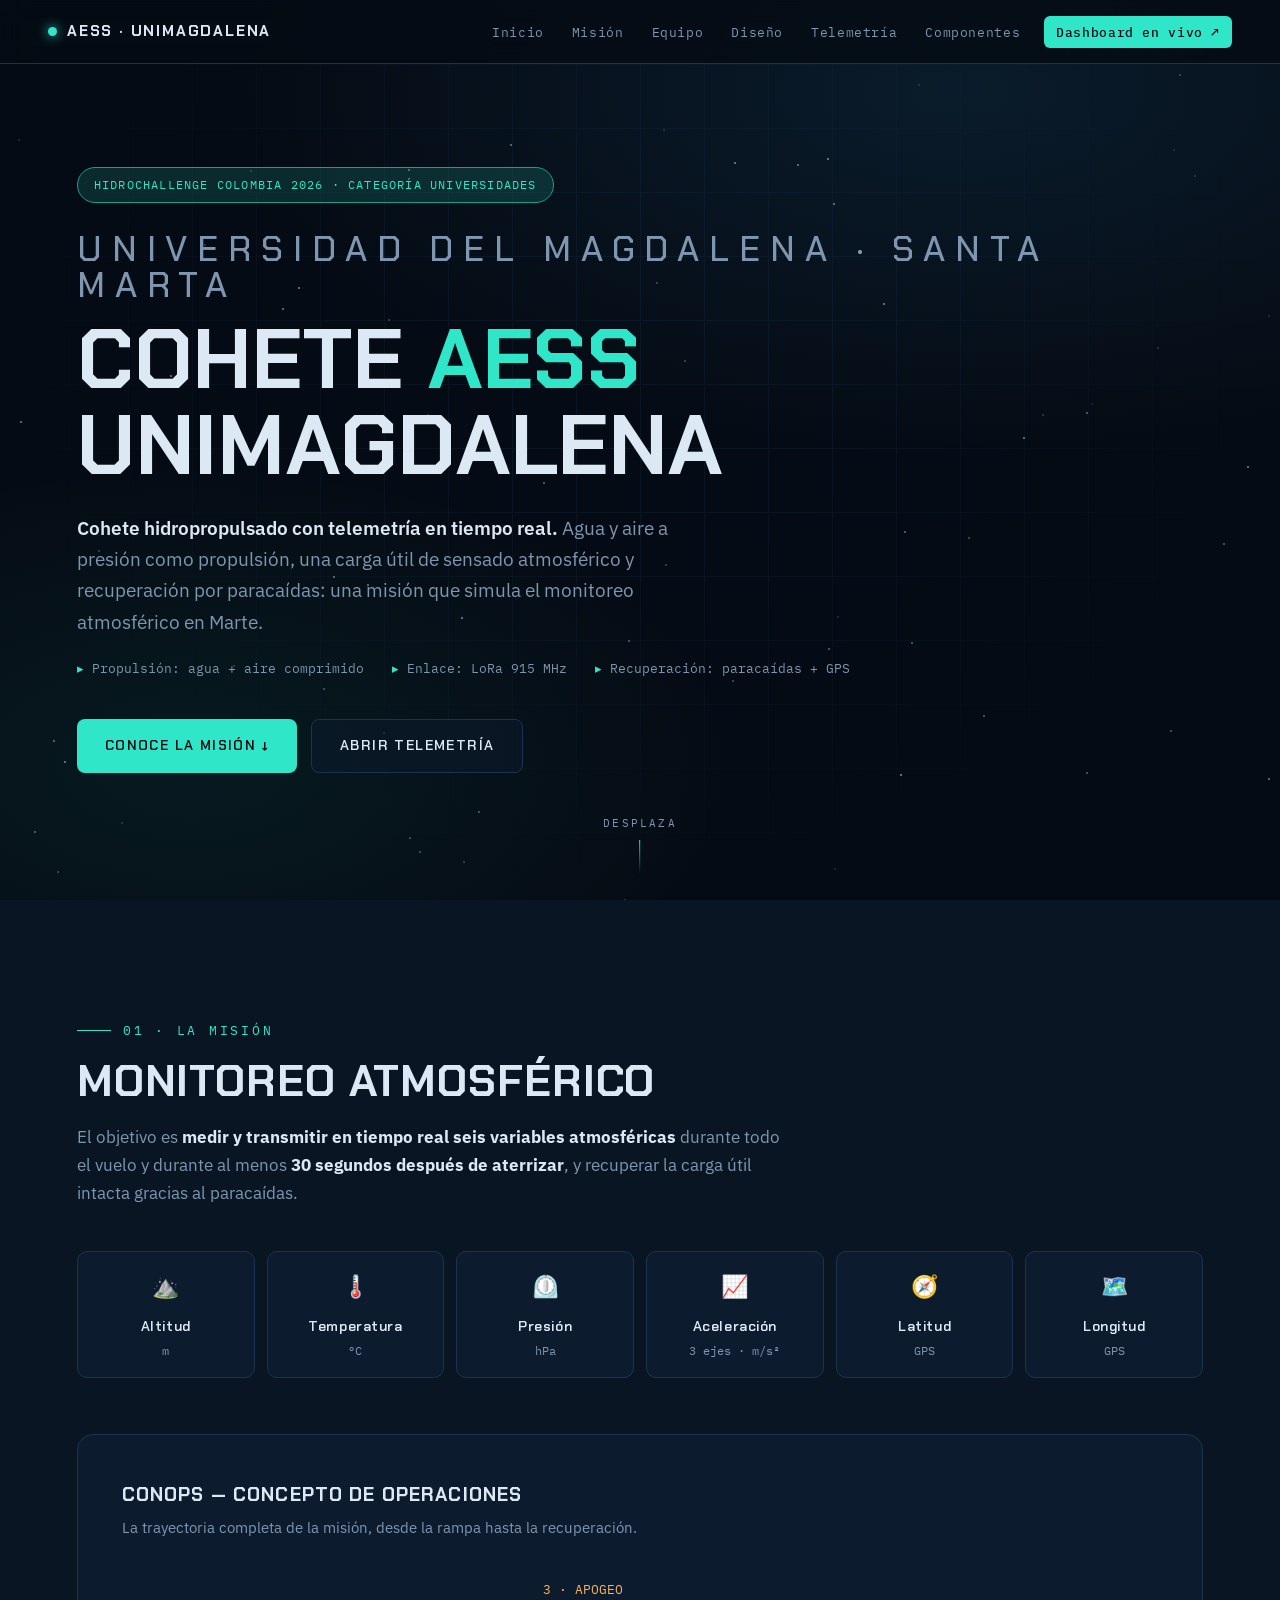
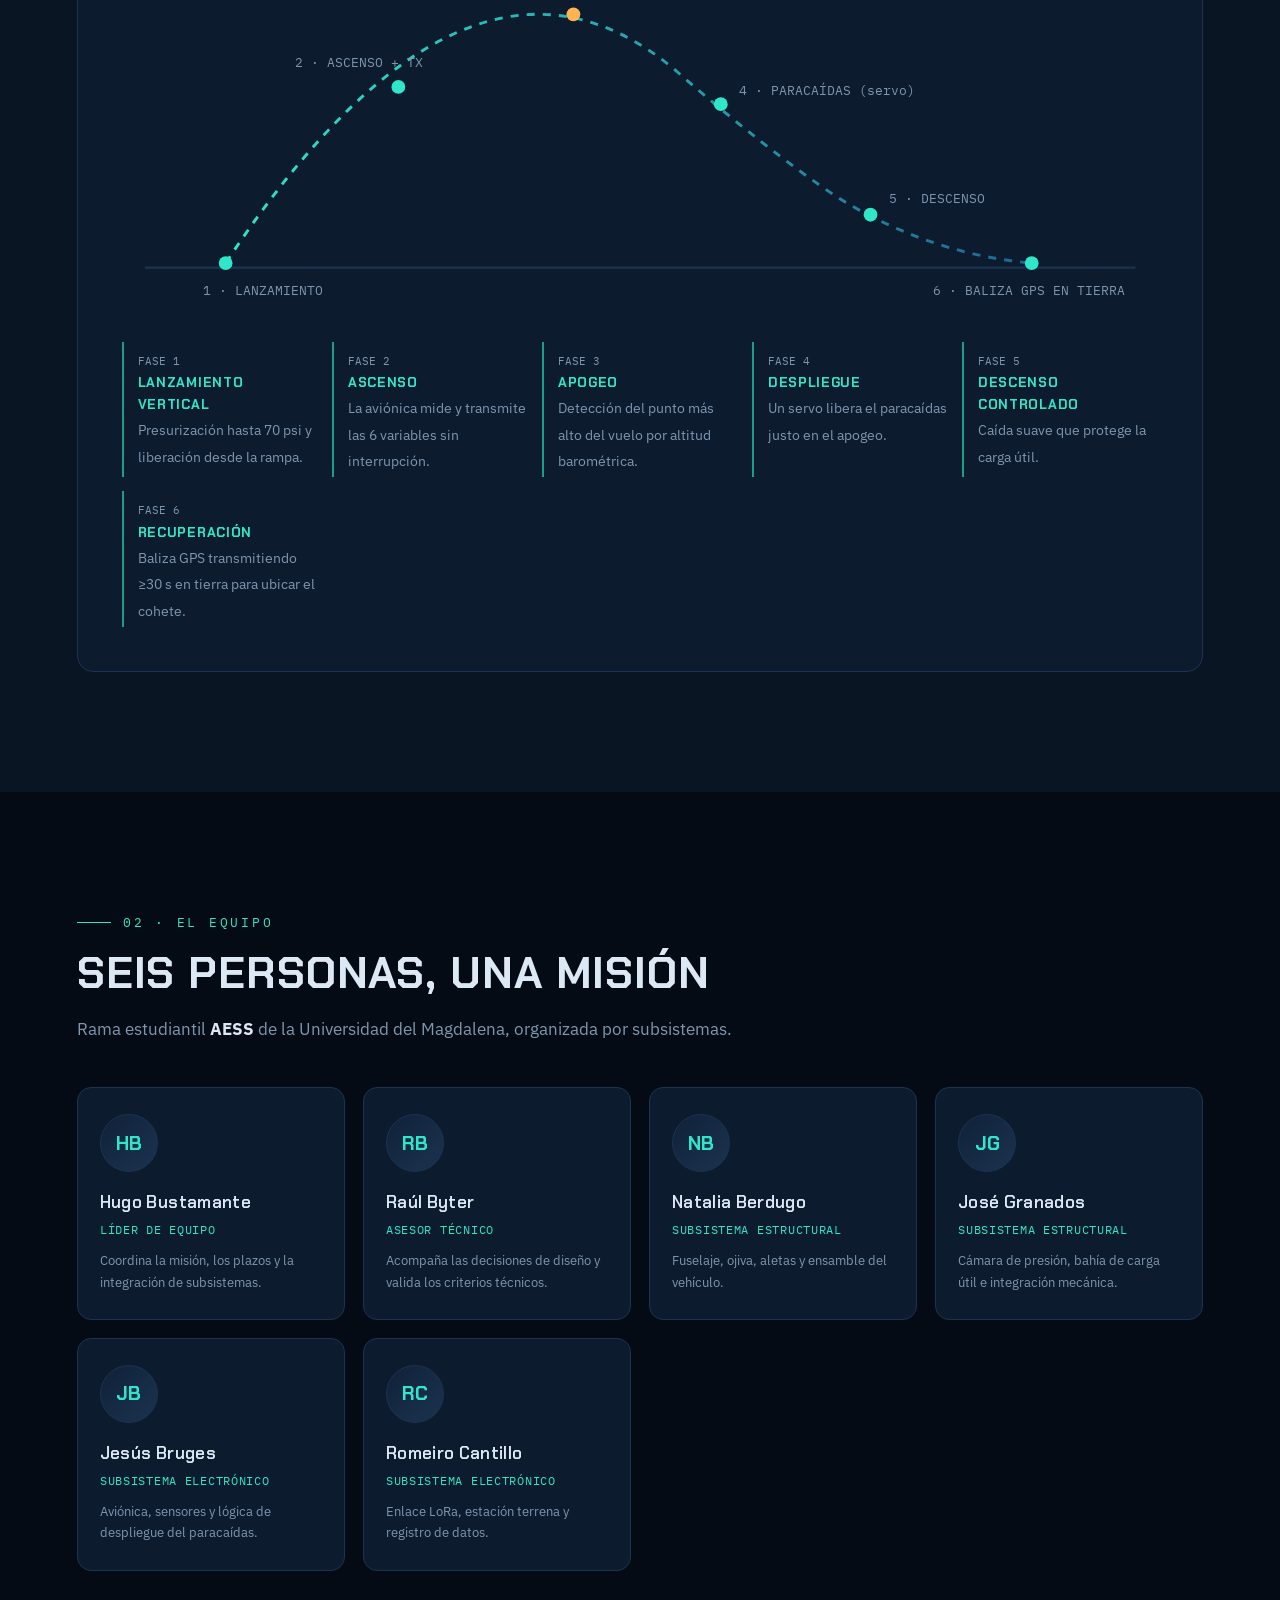
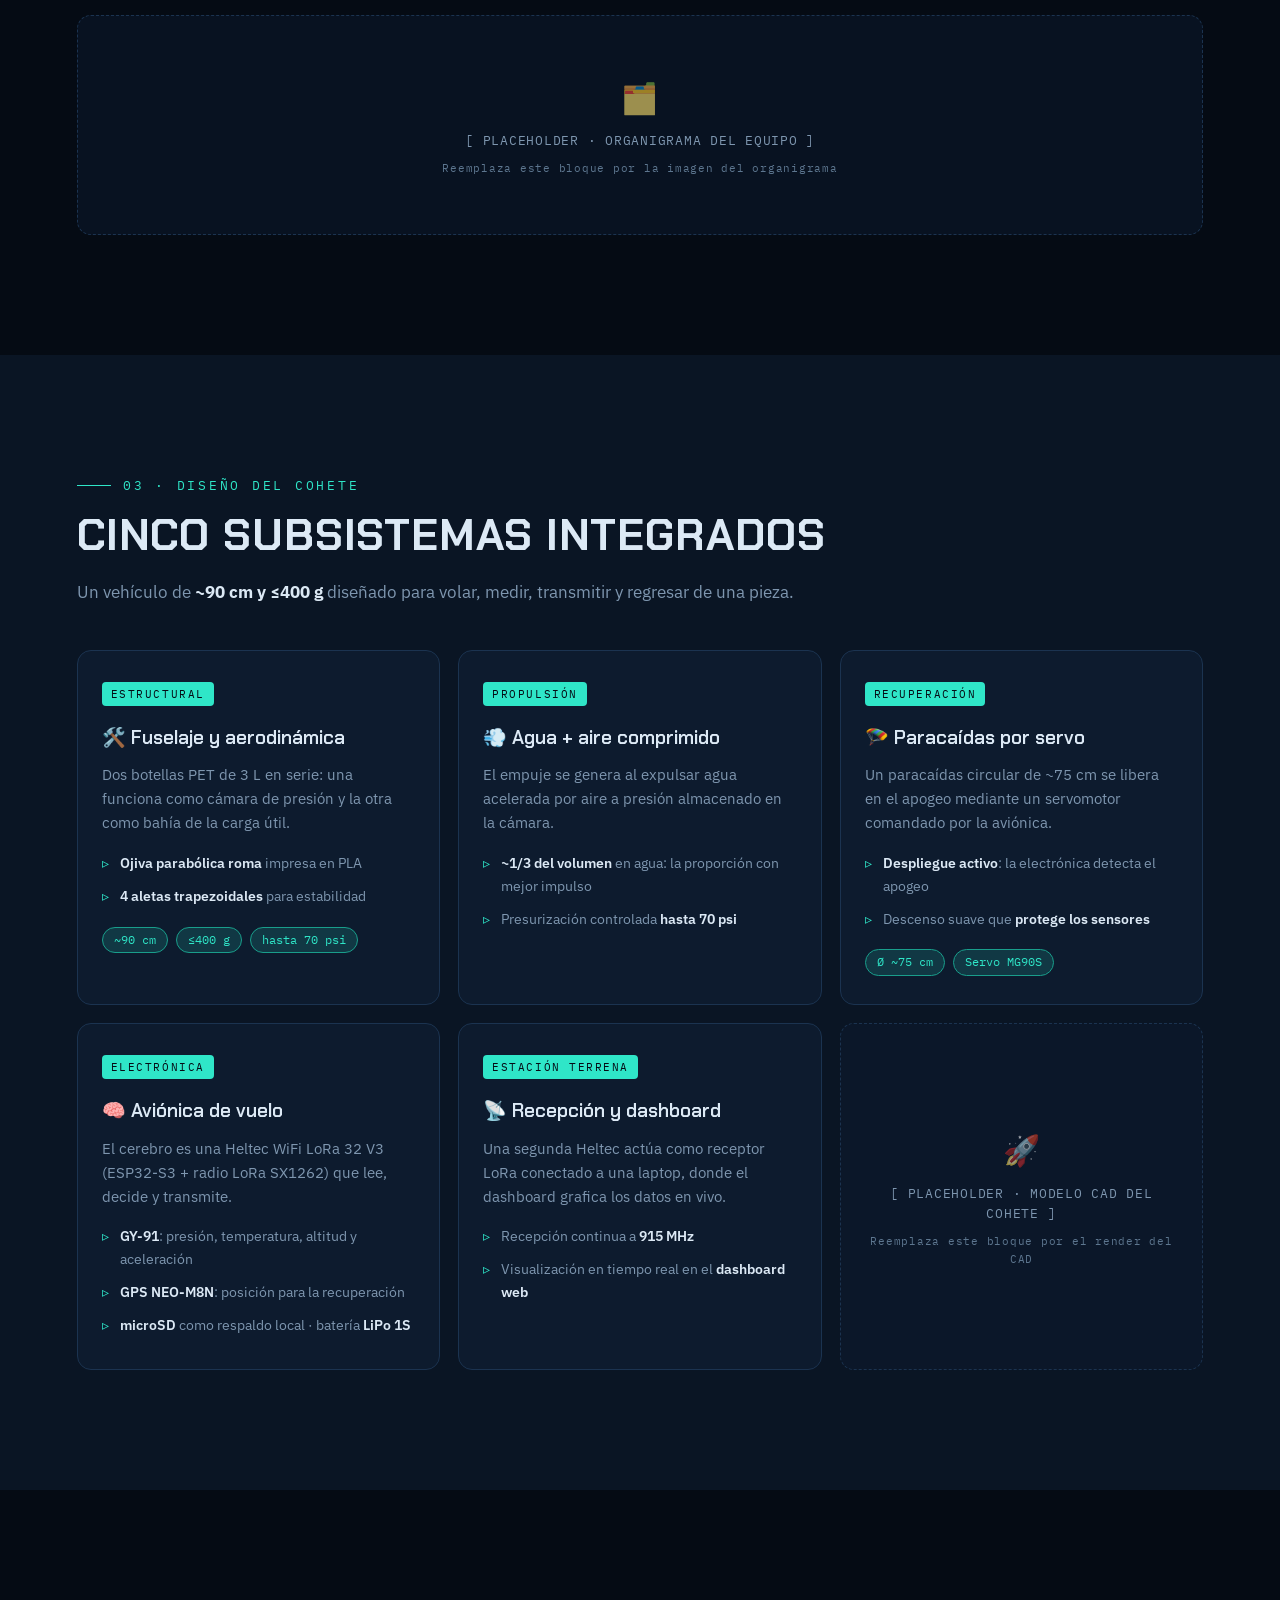
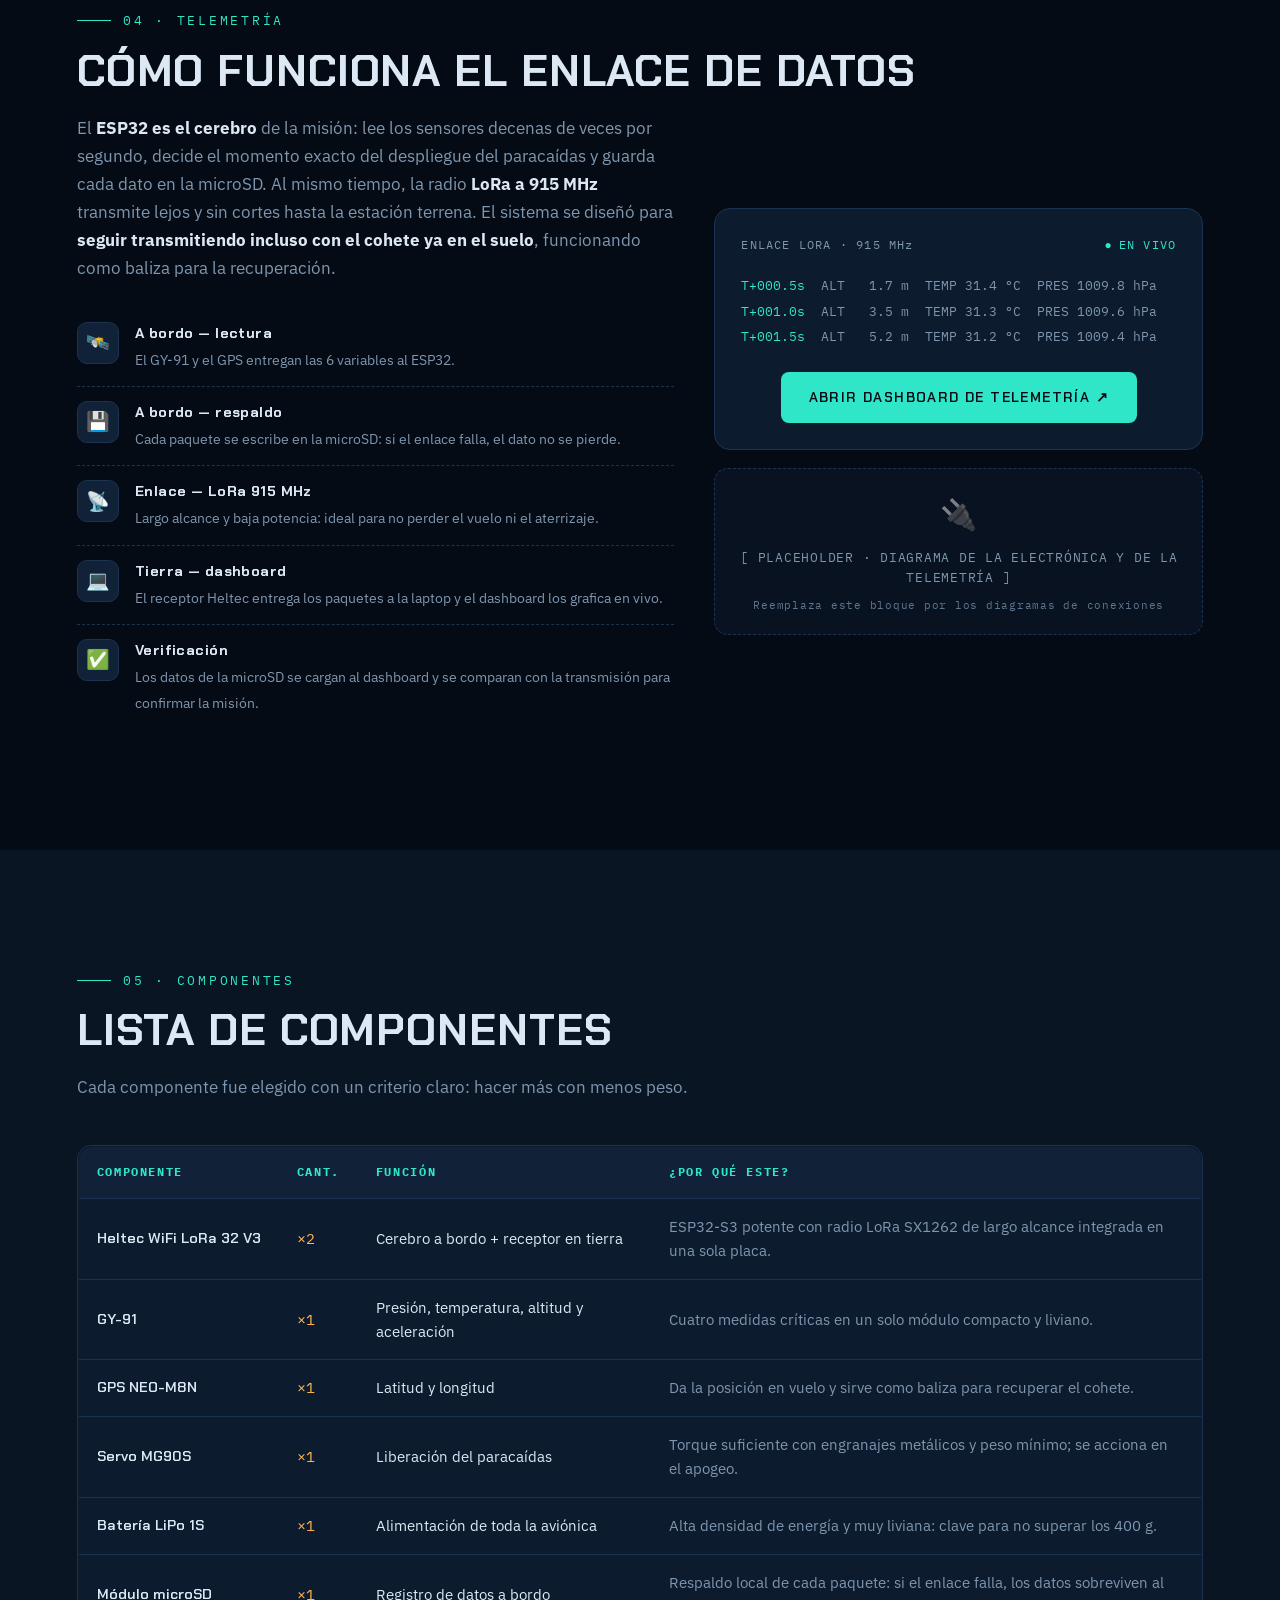
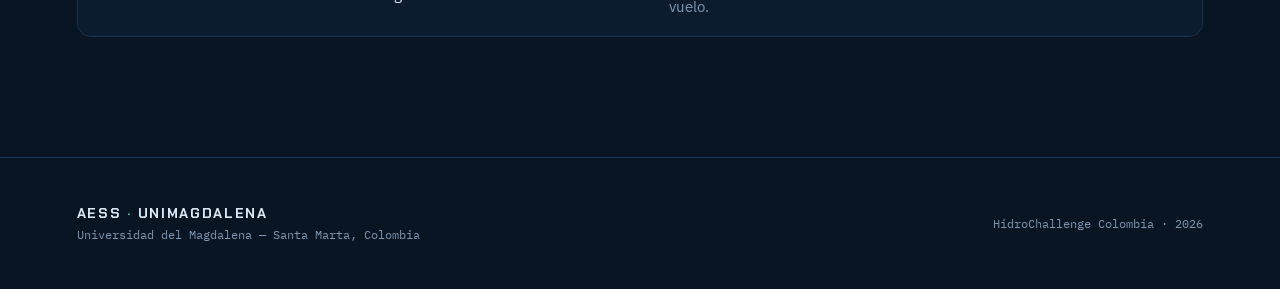
==== index.html @ 308df42b "Init Proyect" ====
<!DOCTYPE html>
<html lang="es">
<head>
<meta charset="UTF-8">
<meta name="viewport" content="width=device-width, initial-scale=1.0">
<title>Cohete AESS Unimagdalena — HidroChallenge Colombia 2026</title>
<meta name="description" content="Equipo AESS UNIMAGDALENA · Cohete hidropropulsado con telemetría en tiempo real · Universidad del Magdalena, Santa Marta.">
<link rel="preconnect" href="https://fonts.googleapis.com">
<link rel="preconnect" href="https://fonts.gstatic.com" crossorigin>
<link href="https://fonts.googleapis.com/css2?family=Chakra+Petch:wght@400;500;600;700&family=IBM+Plex+Sans:wght@400;500;600&family=IBM+Plex+Mono:wght@400;500&display=swap" rel="stylesheet">
<link rel="icon" href="img/logo.jpeg">


<link rel="stylesheet" href="styles/root.css">

<style>
:root{
  --bg0:#050B14;
  --bg1:#0A1524;
  --panel:#0D1B2E;
  --panel-2:#102138;
  --line:#1B3350;
  --teal:#2FE6C8;
  --teal-dim:#199E8B;
  --teal-glow:rgba(47,230,200,.14);
  --amber:#FFB454;
  --text:#DCE9F5;
  --muted:#7E96AF;
  --display:'Chakra Petch',sans-serif;
  --body:'IBM Plex Sans',sans-serif;
  --mono:'IBM Plex Mono',monospace;
}
*{margin:0;padding:0;box-sizing:border-box}
html{scroll-behavior:smooth}
body{
  background:var(--bg0);
  color:var(--text);
  font-family:var(--body);
  font-size:16px;
  line-height:1.65;
  overflow-x:hidden;
}
::selection{background:var(--teal);color:var(--bg0)}

/* ---------- NAV ---------- */
.nav{
  position:fixed;top:0;left:0;right:0;z-index:100;
  display:flex;align-items:center;justify-content:space-between;
  padding:0 clamp(16px,4vw,48px);height:64px;
  background:rgba(5,11,20,.82);
  backdrop-filter:blur(12px);
  border-bottom:1px solid var(--line);
}
.nav-brand{
  font-family:var(--display);font-weight:700;font-size:15px;
  letter-spacing:.12em;text-transform:uppercase;color:var(--text);
  text-decoration:none;display:flex;align-items:center;gap:10px;white-space:nowrap;
}
.nav-brand .dot{width:9px;height:9px;border-radius:50%;background:var(--teal);box-shadow:0 0 12px var(--teal)}
.nav-links{display:flex;gap:4px;list-style:none;align-items:center}
.nav-links a{
  font-family:var(--mono);font-size:12.5px;letter-spacing:.05em;
  color:var(--muted);text-decoration:none;padding:8px 12px;border-radius:6px;
  transition:color .2s,background .2s;
}
.nav-links a:hover{color:var(--teal);background:var(--teal-glow)}
.nav-links a.cta{
  color:var(--bg0);background:var(--teal);font-weight:500;margin-left:8px;
}
.nav-links a.cta:hover{background:#5cf0d8}
.nav-toggle{display:none;background:none;border:1px solid var(--line);border-radius:6px;color:var(--text);font-size:20px;width:40px;height:40px;cursor:pointer}
@media(max-width:900px){
  .nav-toggle{display:block}
  .nav-links{
    position:fixed;top:64px;right:0;left:0;flex-direction:column;align-items:stretch;
    background:rgba(5,11,20,.97);border-bottom:1px solid var(--line);
    padding:12px 16px;gap:2px;display:none;
  }
  .nav-links.open{display:flex}
  .nav-links a{padding:12px}
  .nav-links a.cta{margin-left:0;text-align:center;margin-top:6px}
}

/* ---------- HERO ---------- */
.hero{
  position:relative;min-height:100svh;
  display:flex;flex-direction:column;justify-content:center;
  padding:120px clamp(16px,6vw,80px) 80px;
  background:
    radial-gradient(1200px 600px at 75% 10%,rgba(31,102,145,.18),transparent 60%),
    radial-gradient(900px 500px at 15% 85%,rgba(25,158,139,.10),transparent 60%),
    var(--bg0);
  overflow:hidden;
}
.stars{position:absolute;inset:0;pointer-events:none}
.stars span{position:absolute;width:2px;height:2px;border-radius:50%;background:#B9D4E8;opacity:.5;animation:twinkle 4s ease-in-out infinite}
@keyframes twinkle{50%{opacity:.12}}
.hero-grid{
  position:absolute;inset:0;pointer-events:none;opacity:.25;
  background-image:linear-gradient(var(--line) 1px,transparent 1px),linear-gradient(90deg,var(--line) 1px,transparent 1px);
  background-size:64px 64px;
  mask-image:radial-gradient(ellipse at 50% 40%,black 20%,transparent 75%);
  -webkit-mask-image:radial-gradient(ellipse at 50% 40%,black 20%,transparent 75%);
}
.hero-inner{position:relative;max-width:1100px}
.hero-badge{
  display:inline-flex;align-items:center;gap:10px;
  font-family:var(--mono);font-size:12px;letter-spacing:.1em;color:var(--teal);
  border:1px solid var(--teal-dim);border-radius:999px;padding:7px 16px;
  background:var(--teal-glow);margin-bottom:28px;
}
.hero h1{
  font-family:var(--display);font-weight:700;
  font-size:clamp(38px,7vw,84px);line-height:1.02;
  letter-spacing:.01em;text-transform:uppercase;
}
.hero h1 .thin{display:block;font-weight:500;font-size:.42em;letter-spacing:.28em;color:var(--muted);margin-bottom:14px}
.hero h1 .accent{color:var(--teal)}
.hero-sub{
  margin-top:24px;max-width:620px;font-size:clamp(16px,2vw,19px);color:var(--muted);
}
.hero-sub strong{color:var(--text);font-weight:600}
.hero-meta{
  margin-top:20px;display:flex;flex-wrap:wrap;gap:10px 28px;
  font-family:var(--mono);font-size:13px;color:var(--muted);
}
.hero-meta span::before{content:"▸ ";color:var(--teal)}
.hero-actions{margin-top:40px;display:flex;flex-wrap:wrap;gap:14px}
.btn{
  font-family:var(--display);font-weight:600;font-size:14px;letter-spacing:.1em;text-transform:uppercase;
  padding:14px 28px;border-radius:8px;text-decoration:none;transition:transform .15s,box-shadow .2s,background .2s;
  display:inline-flex;align-items:center;gap:10px;
}
.btn-primary{background:var(--teal);color:var(--bg0)}
.btn-primary:hover{background:#5cf0d8;transform:translateY(-2px);box-shadow:0 8px 28px rgba(47,230,200,.28)}
.btn-ghost{border:1px solid var(--line);color:var(--text);background:rgba(13,27,46,.5)}
.btn-ghost:hover{border-color:var(--teal-dim);color:var(--teal);transform:translateY(-2px)}
.hero-scroll{
  position:absolute;bottom:26px;left:50%;transform:translateX(-50%);
  font-family:var(--mono);font-size:11px;letter-spacing:.2em;color:var(--muted);
  display:flex;flex-direction:column;align-items:center;gap:8px;text-decoration:none;
}
.hero-scroll::after{content:"";width:1px;height:34px;background:linear-gradient(var(--teal),transparent);animation:drop 1.8s ease-in-out infinite}
@keyframes drop{0%{transform:scaleY(0);transform-origin:top}60%{transform:scaleY(1)}100%{opacity:0}}

/* ---------- SECTIONS ---------- */
section{padding:clamp(72px,10vw,120px) clamp(16px,6vw,80px);position:relative}
.section-alt{background:var(--bg1)}
.wrap{max-width:1160px;margin:0 auto}
.eyebrow{
  font-family:var(--mono);font-size:12.5px;letter-spacing:.22em;text-transform:uppercase;
  color:var(--teal);display:flex;align-items:center;gap:12px;margin-bottom:16px;
}
.eyebrow::before{content:"";width:34px;height:1px;background:var(--teal)}
h2{
  font-family:var(--display);font-weight:700;font-size:clamp(28px,4vw,44px);
  text-transform:uppercase;letter-spacing:.02em;line-height:1.1;margin-bottom:18px;
}
.lead{color:var(--muted);max-width:720px;font-size:17px;margin-bottom:44px}
.lead strong{color:var(--text)}

/* reveal on scroll */
.reveal{opacity:0;transform:translateY(26px);transition:opacity .7s ease,transform .7s ease}
.reveal.in{opacity:1;transform:none}
@media(prefers-reduced-motion:reduce){
  html{scroll-behavior:auto}
  .reveal{opacity:1;transform:none;transition:none}
  .stars span,.hero-scroll::after{animation:none}
}

/* ---------- MISIÓN ---------- */
.vars-grid{display:grid;grid-template-columns:repeat(auto-fit,minmax(160px,1fr));gap:12px;margin-bottom:56px}
.var-chip{
  background:var(--panel);border:1px solid var(--line);border-radius:10px;
  padding:16px 14px;text-align:center;transition:border-color .2s,transform .2s;
}
.var-chip:hover{border-color:var(--teal-dim);transform:translateY(-3px)}
.var-chip .ico{font-size:22px;display:block;margin-bottom:8px}
.var-chip .name{font-family:var(--display);font-weight:600;font-size:14px;letter-spacing:.04em}
.var-chip .unit{font-family:var(--mono);font-size:11.5px;color:var(--muted);display:block;margin-top:3px}

.conops{
  background:var(--panel);border:1px solid var(--line);border-radius:16px;
  padding:clamp(20px,4vw,44px);overflow:hidden;
}
.conops h3{font-family:var(--display);font-size:19px;letter-spacing:.06em;text-transform:uppercase;margin-bottom:6px}
.conops p.small{color:var(--muted);font-size:14.5px;margin-bottom:26px}
.conops-svg{width:100%;height:auto;display:block}
.conops-steps{display:grid;grid-template-columns:repeat(auto-fit,minmax(180px,1fr));gap:14px;margin-top:30px}
.step{border-left:2px solid var(--teal-dim);padding:4px 0 4px 14px}
.step b{font-family:var(--display);font-size:13.5px;letter-spacing:.05em;text-transform:uppercase;color:var(--teal);display:block}
.step span{font-size:13.5px;color:var(--muted)}
.step .n{font-family:var(--mono);font-size:11px;color:var(--muted)}

/* ---------- EQUIPO ---------- */
.team-grid{display:grid;grid-template-columns:repeat(auto-fill,minmax(240px,1fr));gap:18px}
.member{
  background:var(--panel);border:1px solid var(--line);border-radius:14px;padding:26px 22px;
  transition:transform .2s,border-color .2s,box-shadow .2s;position:relative;overflow:hidden;
}
.member::before{
  content:"";position:absolute;top:0;left:0;right:0;height:2px;
  background:linear-gradient(90deg,var(--teal),transparent);opacity:0;transition:opacity .2s;
}
.member:hover{transform:translateY(-4px);border-color:var(--teal-dim);box-shadow:0 14px 34px rgba(0,0,0,.4)}
.member:hover::before{opacity:1}
.avatar{
  width:58px;height:58px;border-radius:50%;margin-bottom:16px;
  background:linear-gradient(135deg,var(--panel-2),var(--line));
  border:1px solid var(--line);
  display:flex;align-items:center;justify-content:center;
  font-family:var(--display);font-weight:700;font-size:19px;color:var(--teal);
}
.member h3{font-family:var(--display);font-size:17px;font-weight:600;letter-spacing:.02em}
.member .role{font-family:var(--mono);font-size:12px;color:var(--teal);letter-spacing:.06em;margin-top:4px}
.member .sub{font-size:13px;color:var(--muted);margin-top:10px}

/* placeholder de imagen */
.ph{
  border:1.5px dashed var(--line);border-radius:14px;background:rgba(13,27,46,.5);
  display:flex;flex-direction:column;align-items:center;justify-content:center;gap:8px;
  color:var(--muted);font-family:var(--mono);font-size:12.5px;letter-spacing:.06em;
  text-align:center;padding:20px;min-height:220px;
}
.ph .big{font-size:30px;opacity:.6}
.ph em{font-style:normal;color:#5d768f;font-size:11px}
.org-ph{margin-top:44px}

/* ---------- SUBSISTEMAS ---------- */
.sys-grid{display:grid;grid-template-columns:repeat(auto-fit,minmax(300px,1fr));gap:18px}
.sys{
  background:var(--panel);border:1px solid var(--line);border-radius:14px;padding:28px 24px;
  transition:transform .2s,border-color .2s;
}
.sys:hover{transform:translateY(-4px);border-color:var(--teal-dim)}
.sys .tag{
  font-family:var(--mono);font-size:11px;letter-spacing:.14em;color:var(--bg0);
  background:var(--teal);border-radius:4px;padding:3px 9px;display:inline-block;margin-bottom:16px;
}
.sys h3{font-family:var(--display);font-size:19px;font-weight:600;margin-bottom:10px;display:flex;align-items:center;gap:10px}
.sys p{font-size:14.5px;color:var(--muted)}
.sys ul{margin-top:12px;list-style:none}
.sys li{font-size:13.8px;color:var(--muted);padding:5px 0 5px 18px;position:relative}
.sys li::before{content:"▹";color:var(--teal);position:absolute;left:0}
.sys li b{color:var(--text);font-weight:600}
.specs{display:flex;flex-wrap:wrap;gap:8px;margin-top:14px}
.spec{
  font-family:var(--mono);font-size:11.5px;color:var(--teal);
  border:1px solid var(--teal-dim);border-radius:999px;padding:3px 11px;background:var(--teal-glow);
}
.diagrams{display:grid;grid-template-columns:repeat(auto-fit,minmax(260px,1fr));gap:18px;margin-top:44px}

/* ---------- TELEMETRÍA ---------- */
.tele-grid{display:grid;grid-template-columns:1.1fr .9fr;gap:40px;align-items:center}
@media(max-width:920px){.tele-grid{grid-template-columns:1fr}}
.flow{list-style:none;margin-top:26px}
.flow li{
  display:flex;gap:16px;padding:14px 0;border-bottom:1px dashed var(--line);
}
.flow li:last-child{border-bottom:none}
.flow .ic{
  flex:0 0 42px;height:42px;border-radius:10px;background:var(--panel-2);border:1px solid var(--line);
  display:flex;align-items:center;justify-content:center;font-size:19px;
}
.flow b{font-family:var(--display);font-size:14.5px;letter-spacing:.03em;display:block}
.flow span{font-size:13.8px;color:var(--muted)}
.tele-panel{
  background:var(--panel);border:1px solid var(--line);border-radius:16px;padding:26px;
}
.tele-panel .head{font-family:var(--mono);font-size:12px;color:var(--muted);letter-spacing:.1em;display:flex;justify-content:space-between;margin-bottom:18px}
.tele-panel .live{color:var(--teal)}
.tele-panel .live::before{content:"●";animation:blink 1.4s infinite;margin-right:6px}
@keyframes blink{50%{opacity:.2}}
.fake-rows{font-family:var(--mono);font-size:12.5px;line-height:2.05;color:var(--muted);white-space:pre;overflow:hidden}
.fake-rows .t{color:var(--teal)}
.tele-cta{margin-top:22px;text-align:center}

/* ---------- COMPONENTES ---------- */
.comp-table{width:100%;border-collapse:collapse;background:var(--panel);border:1px solid var(--line);border-radius:14px;overflow:hidden}
.comp-wrap{border:1px solid var(--line);border-radius:14px;overflow:auto}
.comp-table th,.comp-table td{padding:16px 18px;text-align:left;border-bottom:1px solid var(--line);font-size:14.5px}
.comp-table th{
  font-family:var(--mono);font-size:11.5px;letter-spacing:.14em;text-transform:uppercase;
  color:var(--teal);background:var(--panel-2);
}
.comp-table tr:last-child td{border-bottom:none}
.comp-table td:first-child{font-family:var(--display);font-weight:600;white-space:nowrap}
.comp-table .qty{font-family:var(--mono);color:var(--amber)}
.comp-table td:last-child{color:var(--muted)}
.comp-table tbody tr{transition:background .15s}
.comp-table tbody tr:hover{background:rgba(47,230,200,.04)}

/* ---------- FOOTER ---------- */
footer{
  border-top:1px solid var(--line);padding:44px clamp(16px,6vw,80px);
  display:flex;flex-wrap:wrap;gap:18px;align-items:center;justify-content:space-between;
  background:var(--bg1);
}
footer .brand{font-family:var(--display);font-weight:700;letter-spacing:.12em;text-transform:uppercase;font-size:14px}
footer .brand .dot{color:var(--teal)}
footer p{font-family:var(--mono);font-size:12px;color:var(--muted)}
</style>
</head>
<body>

<!-- NAV -->
<nav class="nav">
  <a class="nav-brand" href="#inicio"><span class="dot"></span>AESS · Unimagdalena</a>
  <button class="nav-toggle" id="navToggle" aria-label="Abrir menú">☰</button>
  <ul class="nav-links" id="navLinks">
    <li><a href="#inicio">Inicio</a></li>
    <li><a href="#mision">Misión</a></li>
    <li><a href="#equipo">Equipo</a></li>
    <li><a href="#diseno">Diseño</a></li>
    <li><a href="#telemetria">Telemetría</a></li>
    <li><a href="#componentes">Componentes</a></li>
    <li><a class="cta" href="templates/telemetria.html">Dashboard en vivo ↗</a></li>
  </ul>
</nav>

<!-- HERO -->
<header class="hero" id="inicio">
  <div class="hero-grid"></div>
  <div class="stars" id="stars"></div>
  <div class="hero-inner">
    <span class="hero-badge">HIDROCHALLENGE COLOMBIA 2026 · CATEGORÍA UNIVERSIDADES</span>
    <h1>
      <span class="thin">Universidad del Magdalena · Santa Marta</span>
      Cohete <span class="accent">AESS</span><br>Unimagdalena
    </h1>
    <p class="hero-sub">
      <strong>Cohete hidropropulsado con telemetría en tiempo real.</strong>
      Agua y aire a presión como propulsión, una carga útil de sensado atmosférico
      y recuperación por paracaídas: una misión que simula el monitoreo atmosférico en Marte.
    </p>
    <div class="hero-meta">
      <span>Propulsión: agua + aire comprimido</span>
      <span>Enlace: LoRa 915 MHz</span>
      <span>Recuperación: paracaídas + GPS</span>
    </div>
    <div class="hero-actions">
      <a class="btn btn-primary" href="#mision">Conoce la misión ↓</a>
      <a class="btn btn-ghost" href="templates/telemetria.html">Abrir telemetría</a>
    </div>
  </div>
  <a class="hero-scroll" href="#mision">DESPLAZA</a>
</header>

<!-- MISIÓN -->
<section id="mision" class="section-alt">
  <div class="wrap">
    <div class="reveal">
      <p class="eyebrow">01 · La Misión</p>
      <h2>Monitoreo atmosférico</h2>
      <p class="lead">
        El objetivo es <strong>medir y transmitir en tiempo real seis variables atmosféricas</strong>
        durante todo el vuelo y durante al menos <strong>30 segundos después de aterrizar</strong>,
        y recuperar la carga útil intacta gracias al paracaídas.
      </p>
    </div>

    <div class="vars-grid reveal">
      <div class="var-chip"><span class="ico">⛰️</span><span class="name">Altitud</span><span class="unit">m</span></div>
      <div class="var-chip"><span class="ico">🌡️</span><span class="name">Temperatura</span><span class="unit">°C</span></div>
      <div class="var-chip"><span class="ico">⏲️</span><span class="name">Presión</span><span class="unit">hPa</span></div>
      <div class="var-chip"><span class="ico">📈</span><span class="name">Aceleración</span><span class="unit">3 ejes · m/s²</span></div>
      <div class="var-chip"><span class="ico">🧭</span><span class="name">Latitud</span><span class="unit">GPS</span></div>
      <div class="var-chip"><span class="ico">🗺️</span><span class="name">Longitud</span><span class="unit">GPS</span></div>
    </div>

    <div class="conops reveal">
      <h3>CONOPS — Concepto de operaciones</h3>
      <p class="small">La trayectoria completa de la misión, desde la rampa hasta la recuperación.</p>

      <svg class="conops-svg" viewBox="0 0 900 300" xmlns="http://www.w3.org/2000/svg" role="img" aria-label="Diagrama de la trayectoria de vuelo">
        <defs>
          <linearGradient id="arc" x1="0" y1="0" x2="1" y2="0">
            <stop offset="0" stop-color="#2FE6C8"/><stop offset="1" stop-color="#1F6691"/>
          </linearGradient>
        </defs>
        <line x1="20" y1="262" x2="880" y2="262" stroke="#1B3350" stroke-width="2"/>
        <path d="M 90 258 Q 300 -60 480 90 Q 560 160 620 200 Q 700 250 790 258"
              fill="none" stroke="url(#arc)" stroke-width="2.5" stroke-dasharray="7 7"/>
        <!-- fases -->
        <g font-family="IBM Plex Mono, monospace" font-size="11.5" fill="#7E96AF">
          <circle cx="90" cy="258" r="6" fill="#2FE6C8"/>
          <text x="70" y="286">1 · LANZAMIENTO</text>
          <circle cx="240" cy="105" r="6" fill="#2FE6C8"/>
          <text x="150" y="88">2 · ASCENSO + TX</text>
          <circle cx="392" cy="42" r="6" fill="#FFB454"/>
          <text x="366" y="24" fill="#FFB454">3 · APOGEO</text>
          <circle cx="520" cy="120" r="6" fill="#2FE6C8"/>
          <text x="536" y="112">4 · PARACAÍDAS (servo)</text>
          <circle cx="650" cy="216" r="6" fill="#2FE6C8"/>
          <text x="666" y="206">5 · DESCENSO</text>
          <circle cx="790" cy="258" r="6" fill="#2FE6C8"/>
          <text x="704" y="286">6 · BALIZA GPS EN TIERRA</text>
        </g>
      </svg>

      <div class="conops-steps">
        <div class="step"><span class="n">FASE 1</span><b>Lanzamiento vertical</b><span>Presurización hasta 70 psi y liberación desde la rampa.</span></div>
        <div class="step"><span class="n">FASE 2</span><b>Ascenso</b><span>La aviónica mide y transmite las 6 variables sin interrupción.</span></div>
        <div class="step"><span class="n">FASE 3</span><b>Apogeo</b><span>Detección del punto más alto del vuelo por altitud barométrica.</span></div>
        <div class="step"><span class="n">FASE 4</span><b>Despliegue</b><span>Un servo libera el paracaídas justo en el apogeo.</span></div>
        <div class="step"><span class="n">FASE 5</span><b>Descenso controlado</b><span>Caída suave que protege la carga útil.</span></div>
        <div class="step"><span class="n">FASE 6</span><b>Recuperación</b><span>Baliza GPS transmitiendo ≥30 s en tierra para ubicar el cohete.</span></div>
      </div>
    </div>
  </div>
</section>

<!-- EQUIPO -->
<section id="equipo">
  <div class="wrap">
    <div class="reveal">
      <p class="eyebrow">02 · El Equipo</p>
      <h2>Seis personas, una misión</h2>
      <p class="lead">Rama estudiantil <strong>AESS</strong> de la Universidad del Magdalena, organizada por subsistemas.</p>
    </div>
    <div class="team-grid">
      <div class="member reveal"><div class="avatar">HB</div><h3>Hugo Bustamante</h3><p class="role">LÍDER DE EQUIPO</p><p class="sub">Coordina la misión, los plazos y la integración de subsistemas.</p></div>
      <div class="member reveal"><div class="avatar">RB</div><h3>Raúl Byter</h3><p class="role">ASESOR TÉCNICO</p><p class="sub">Acompaña las decisiones de diseño y valida los criterios técnicos.</p></div>
      <div class="member reveal"><div class="avatar">NB</div><h3>Natalia Berdugo</h3><p class="role">SUBSISTEMA ESTRUCTURAL</p><p class="sub">Fuselaje, ojiva, aletas y ensamble del vehículo.</p></div>
      <div class="member reveal"><div class="avatar">JG</div><h3>José Granados</h3><p class="role">SUBSISTEMA ESTRUCTURAL</p><p class="sub">Cámara de presión, bahía de carga útil e integración mecánica.</p></div>
      <div class="member reveal"><div class="avatar">JB</div><h3>Jesús Bruges</h3><p class="role">SUBSISTEMA ELECTRÓNICO</p><p class="sub">Aviónica, sensores y lógica de despliegue del paracaídas.</p></div>
      <div class="member reveal"><div class="avatar">RC</div><h3>Romeiro Cantillo</h3><p class="role">SUBSISTEMA ELECTRÓNICO</p><p class="sub">Enlace LoRa, estación terrena y registro de datos.</p></div>
    </div>
    <div class="ph org-ph reveal">
      <span class="big">🗂️</span>
      <span>[ PLACEHOLDER · ORGANIGRAMA DEL EQUIPO ]</span>
      <em>Reemplaza este bloque por la imagen del organigrama</em>
    </div>
  </div>
</section>

<!-- DISEÑO -->
<section id="diseno" class="section-alt">
  <div class="wrap">
    <div class="reveal">
      <p class="eyebrow">03 · Diseño del Cohete</p>
      <h2>Cinco subsistemas integrados</h2>
      <p class="lead">Un vehículo de <strong>~90 cm y ≤400 g</strong> diseñado para volar, medir, transmitir y regresar de una pieza.</p>
    </div>
    <div class="sys-grid">
      <div class="sys reveal">
        <span class="tag">ESTRUCTURAL</span>
        <h3>🛠️ Fuselaje y aerodinámica</h3>
        <p>Dos botellas PET de 3 L en serie: una funciona como cámara de presión y la otra como bahía de la carga útil.</p>
        <ul>
          <li><b>Ojiva parabólica roma</b> impresa en PLA</li>
          <li><b>4 aletas trapezoidales</b> para estabilidad</li>
        </ul>
        <div class="specs"><span class="spec">~90 cm</span><span class="spec">≤400 g</span><span class="spec">hasta 70 psi</span></div>
      </div>
      <div class="sys reveal">
        <span class="tag">PROPULSIÓN</span>
        <h3>💨 Agua + aire comprimido</h3>
        <p>El empuje se genera al expulsar agua acelerada por aire a presión almacenado en la cámara.</p>
        <ul>
          <li><b>~1/3 del volumen</b> en agua: la proporción con mejor impulso</li>
          <li>Presurización controlada <b>hasta 70 psi</b></li>
        </ul>
      </div>
      <div class="sys reveal">
        <span class="tag">RECUPERACIÓN</span>
        <h3>🪂 Paracaídas por servo</h3>
        <p>Un paracaídas circular de ~75 cm se libera en el apogeo mediante un servomotor comandado por la aviónica.</p>
        <ul>
          <li><b>Despliegue activo</b>: la electrónica detecta el apogeo</li>
          <li>Descenso suave que <b>protege los sensores</b></li>
        </ul>
        <div class="specs"><span class="spec">Ø ~75 cm</span><span class="spec">Servo MG90S</span></div>
      </div>
      <div class="sys reveal">
        <span class="tag">ELECTRÓNICA</span>
        <h3>🧠 Aviónica de vuelo</h3>
        <p>El cerebro es una Heltec WiFi LoRa 32 V3 (ESP32-S3 + radio LoRa SX1262) que lee, decide y transmite.</p>
        <ul>
          <li><b>GY-91</b>: presión, temperatura, altitud y aceleración</li>
          <li><b>GPS NEO-M8N</b>: posición para la recuperación</li>
          <li><b>microSD</b> como respaldo local · batería <b>LiPo 1S</b></li>
        </ul>
      </div>
      <div class="sys reveal">
        <span class="tag">ESTACIÓN TERRENA</span>
        <h3>📡 Recepción y dashboard</h3>
        <p>Una segunda Heltec actúa como receptor LoRa conectado a una laptop, donde el dashboard grafica los datos en vivo.</p>
        <ul>
          <li>Recepción continua a <b>915 MHz</b></li>
          <li>Visualización en tiempo real en el <b>dashboard web</b></li>
        </ul>
      </div>
      <div class="ph reveal">
        <span class="big">🚀</span>
        <span>[ PLACEHOLDER · MODELO CAD DEL COHETE ]</span>
        <em>Reemplaza este bloque por el render del CAD</em>
      </div>
    </div>
  </div>
</section>

<!-- TELEMETRÍA -->
<section id="telemetria">
  <div class="wrap">
    <div class="reveal">
      <p class="eyebrow">04 · Telemetría</p>
      <h2>Cómo funciona el enlace de datos</h2>
    </div>
    <div class="tele-grid">
      <div class="reveal">
        <p class="lead" style="margin-bottom:0">
          El <strong>ESP32 es el cerebro</strong> de la misión: lee los sensores decenas de veces por segundo,
          decide el momento exacto del despliegue del paracaídas y guarda cada dato en la microSD.
          Al mismo tiempo, la radio <strong>LoRa a 915 MHz</strong> transmite lejos y sin cortes hasta la
          estación terrena. El sistema se diseñó para <strong>seguir transmitiendo incluso con el cohete ya
          en el suelo</strong>, funcionando como baliza para la recuperación.
        </p>
        <ul class="flow">
          <li><div class="ic">🛰️</div><div><b>A bordo — lectura</b><span>El GY-91 y el GPS entregan las 6 variables al ESP32.</span></div></li>
          <li><div class="ic">💾</div><div><b>A bordo — respaldo</b><span>Cada paquete se escribe en la microSD: si el enlace falla, el dato no se pierde.</span></div></li>
          <li><div class="ic">📡</div><div><b>Enlace — LoRa 915 MHz</b><span>Largo alcance y baja potencia: ideal para no perder el vuelo ni el aterrizaje.</span></div></li>
          <li><div class="ic">💻</div><div><b>Tierra — dashboard</b><span>El receptor Heltec entrega los paquetes a la laptop y el dashboard los grafica en vivo.</span></div></li>
          <li><div class="ic">✅</div><div><b>Verificación</b><span>Los datos de la microSD se cargan al dashboard y se comparan con la transmisión para confirmar la misión.</span></div></li>
        </ul>
      </div>
      <div class="reveal">
        <div class="tele-panel">
          <div class="head"><span>ENLACE LORA · 915 MHz</span><span class="live">EN VIVO</span></div>
          <div class="fake-rows" id="fakeRows"></div>
          <div class="tele-cta">
            <a class="btn btn-primary" href="templates/telemetria.html">Abrir dashboard de telemetría ↗</a>
          </div>
        </div>
        <div class="ph" style="margin-top:18px;min-height:150px">
          <span class="big">🔌</span>
          <span>[ PLACEHOLDER · DIAGRAMA DE LA ELECTRÓNICA Y DE LA TELEMETRÍA ]</span>
          <em>Reemplaza este bloque por los diagramas de conexiones</em>
        </div>
      </div>
    </div>
  </div>
</section>

<!-- COMPONENTES -->
<section id="componentes" class="section-alt">
  <div class="wrap">
    <div class="reveal">
      <p class="eyebrow">05 · Componentes</p>
      <h2>Lista de componentes</h2>
      <p class="lead">Cada componente fue elegido con un criterio claro: hacer más con menos peso.</p>
    </div>
    <div class="comp-wrap reveal">
      <table class="comp-table">
        <thead>
          <tr><th>Componente</th><th>Cant.</th><th>Función</th><th>¿Por qué este?</th></tr>
        </thead>
        <tbody>
          <tr><td>Heltec WiFi LoRa 32 V3</td><td class="qty">×2</td><td>Cerebro a bordo + receptor en tierra</td><td>ESP32-S3 potente con radio LoRa SX1262 de largo alcance integrada en una sola placa.</td></tr>
          <tr><td>GY-91</td><td class="qty">×1</td><td>Presión, temperatura, altitud y aceleración</td><td>Cuatro medidas críticas en un solo módulo compacto y liviano.</td></tr>
          <tr><td>GPS NEO-M8N</td><td class="qty">×1</td><td>Latitud y longitud</td><td>Da la posición en vuelo y sirve como baliza para recuperar el cohete.</td></tr>
          <tr><td>Servo MG90S</td><td class="qty">×1</td><td>Liberación del paracaídas</td><td>Torque suficiente con engranajes metálicos y peso mínimo; se acciona en el apogeo.</td></tr>
          <tr><td>Batería LiPo 1S</td><td class="qty">×1</td><td>Alimentación de toda la aviónica</td><td>Alta densidad de energía y muy liviana: clave para no superar los 400 g.</td></tr>
          <tr><td>Módulo microSD</td><td class="qty">×1</td><td>Registro de datos a bordo</td><td>Respaldo local de cada paquete: si el enlace falla, los datos sobreviven al vuelo.</td></tr>
        </tbody>
      </table>
    </div>
  </div>
</section>

<!-- FOOTER -->
<footer>
  <div>
    <div class="brand">AESS <span class="dot">·</span> UNIMAGDALENA</div>
    <p>Universidad del Magdalena — Santa Marta, Colombia</p>
  </div>
  <p>HidroChallenge Colombia · 2026</p>
</footer>

<script src="js/index.js"></script>
</body>
</html>
---- styles/root.css ----
body {
  --sb-track-color: #656667;
  --sb-thumb-color: #2fe6c8;
  --sb-size: 5px;
}

body::-webkit-scrollbar {
  width: var(--sb-size)
}

body::-webkit-scrollbar-track {
  background: var(--sb-track-color);
  border-radius: 4px;
}

body::-webkit-scrollbar-thumb {
  background: var(--sb-thumb-color);
  border-radius: 4px;
  
}

@supports not selector(::-webkit-scrollbar) {
  body {
    scrollbar-color: var(--sb-thumb-color)
                     var(--sb-track-color);
  }
}
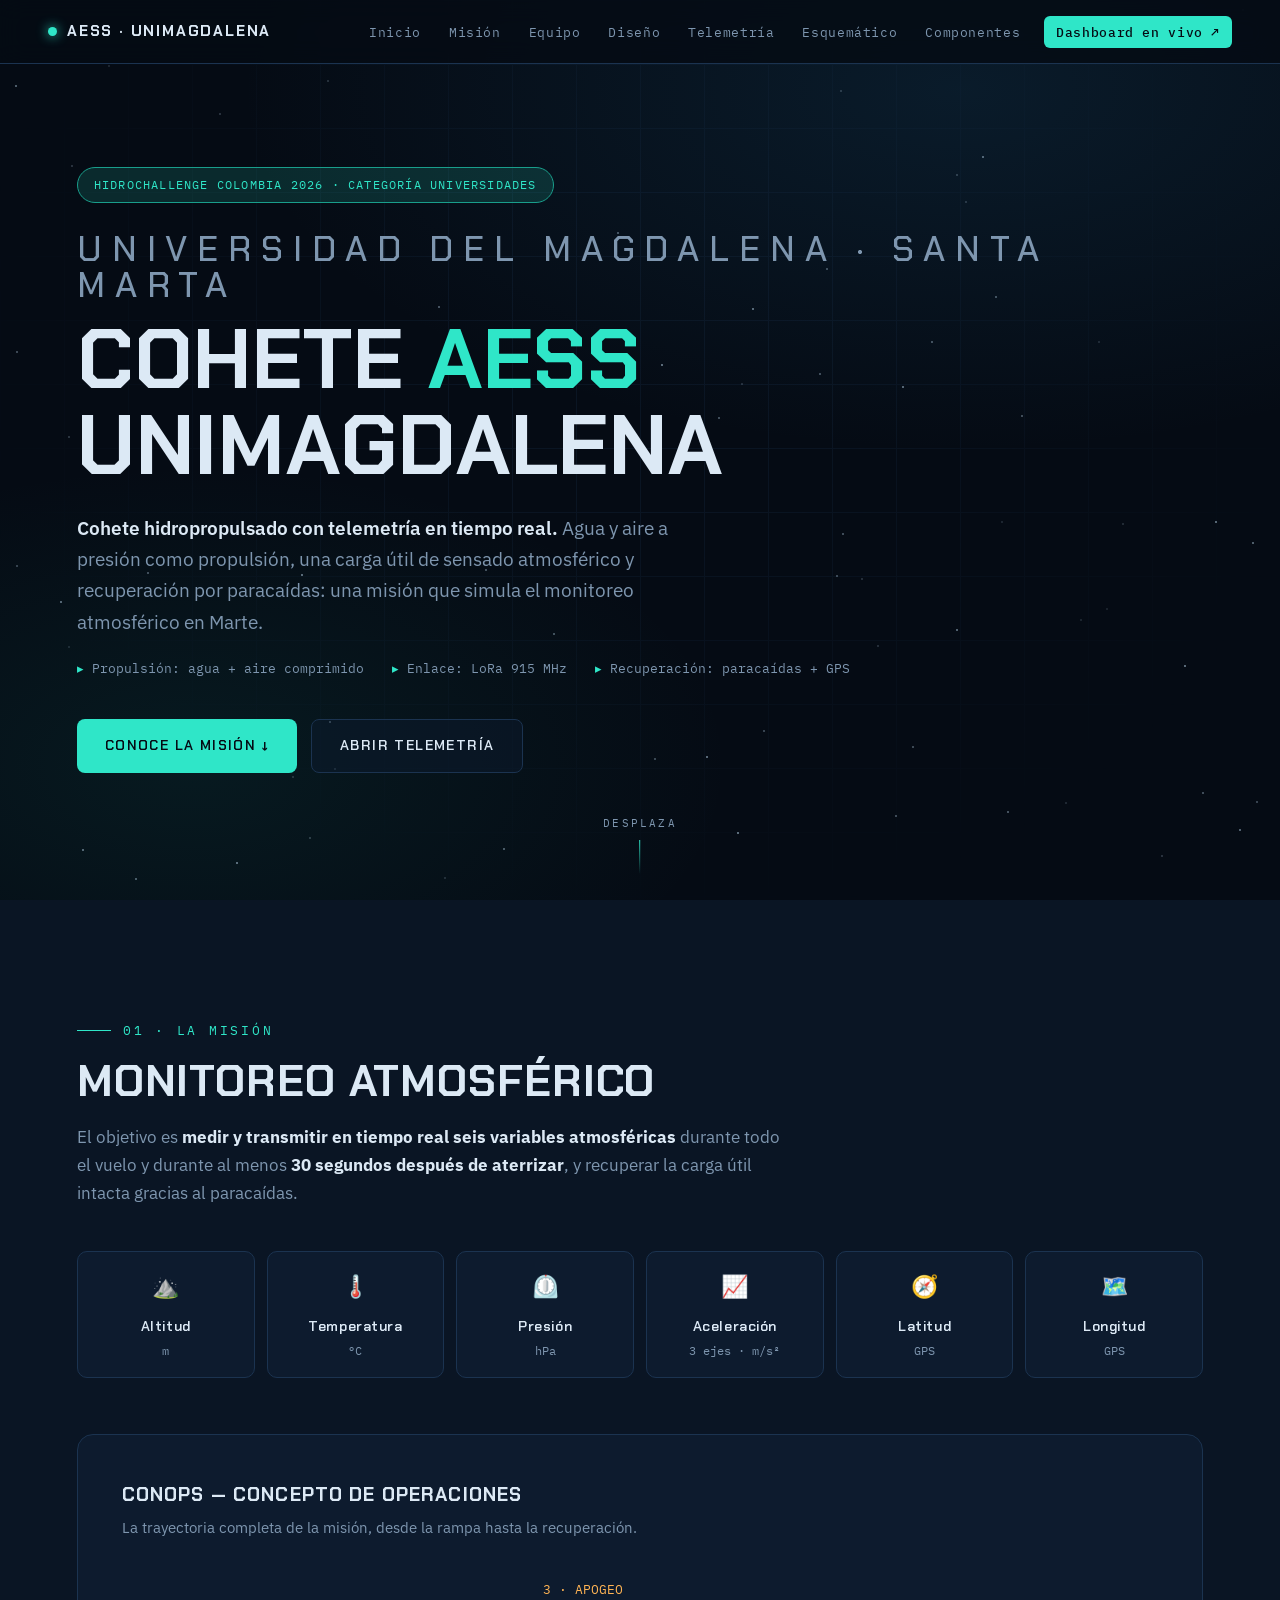
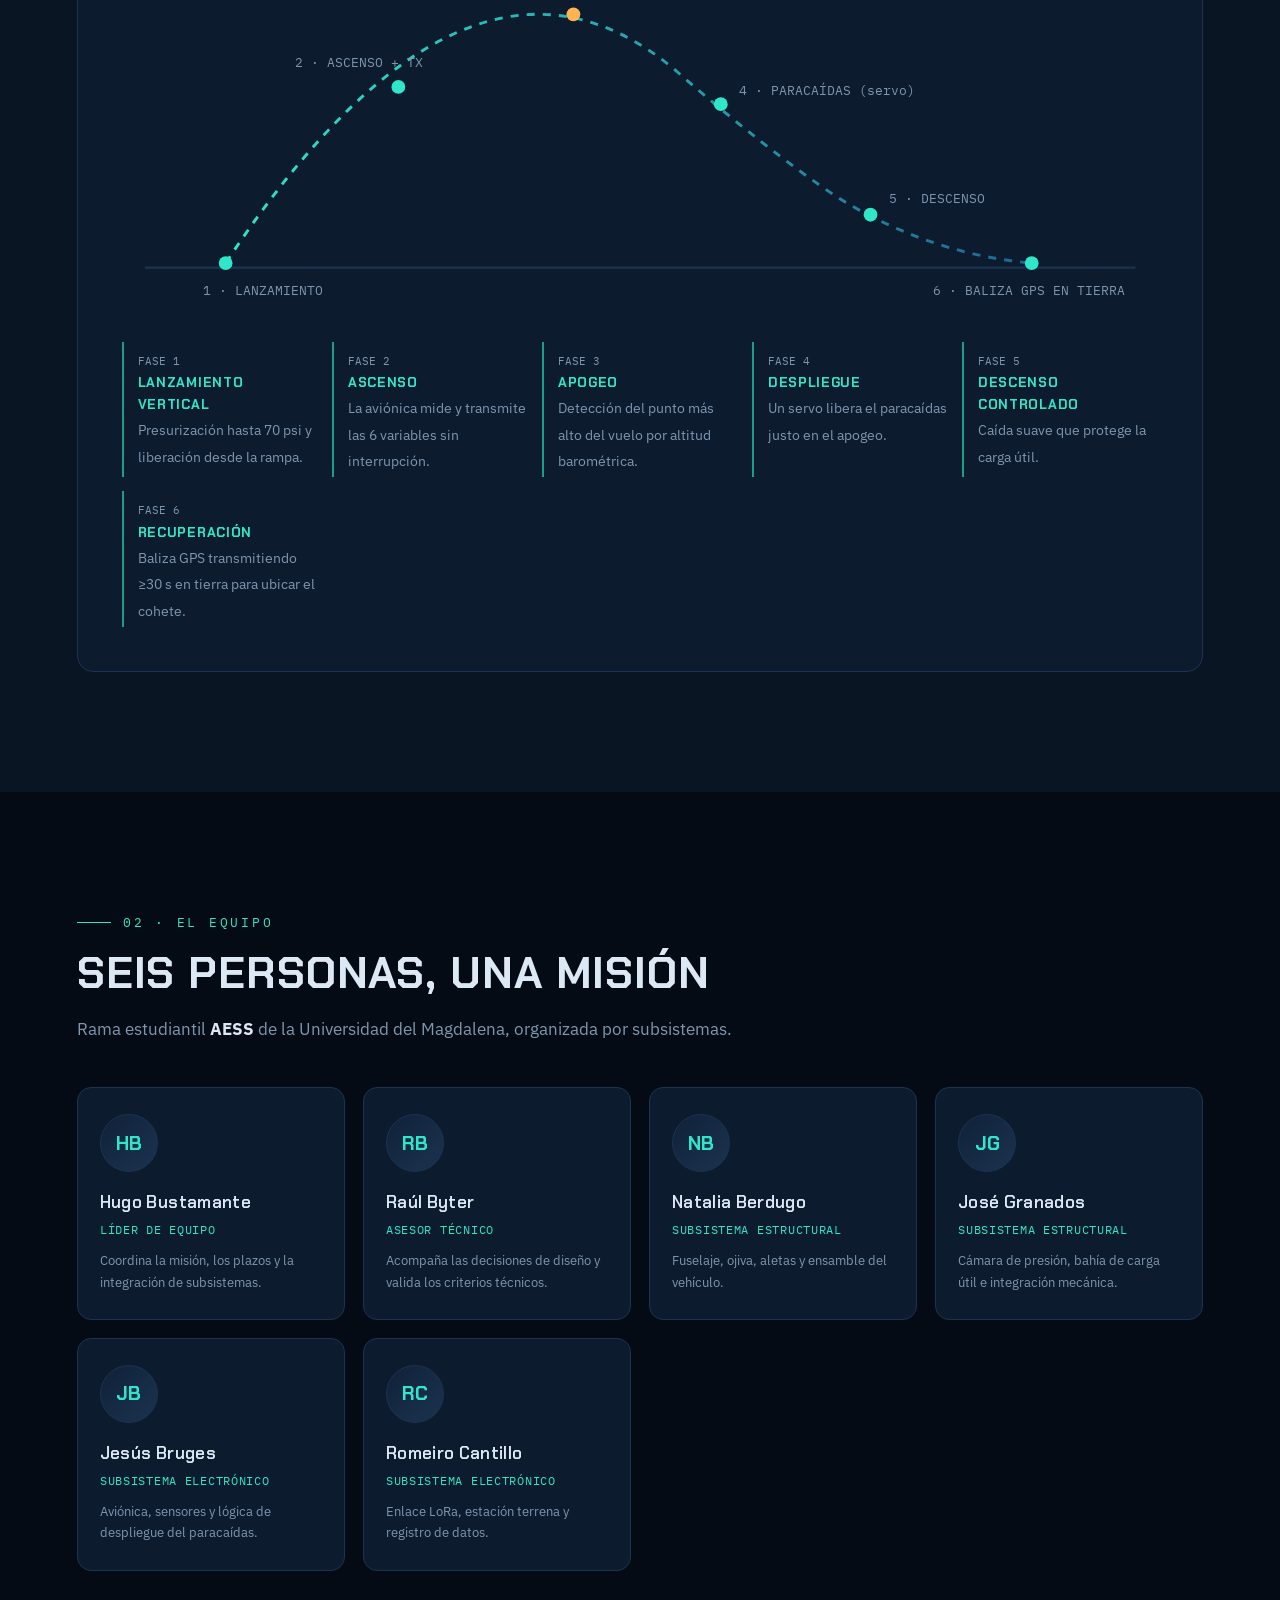
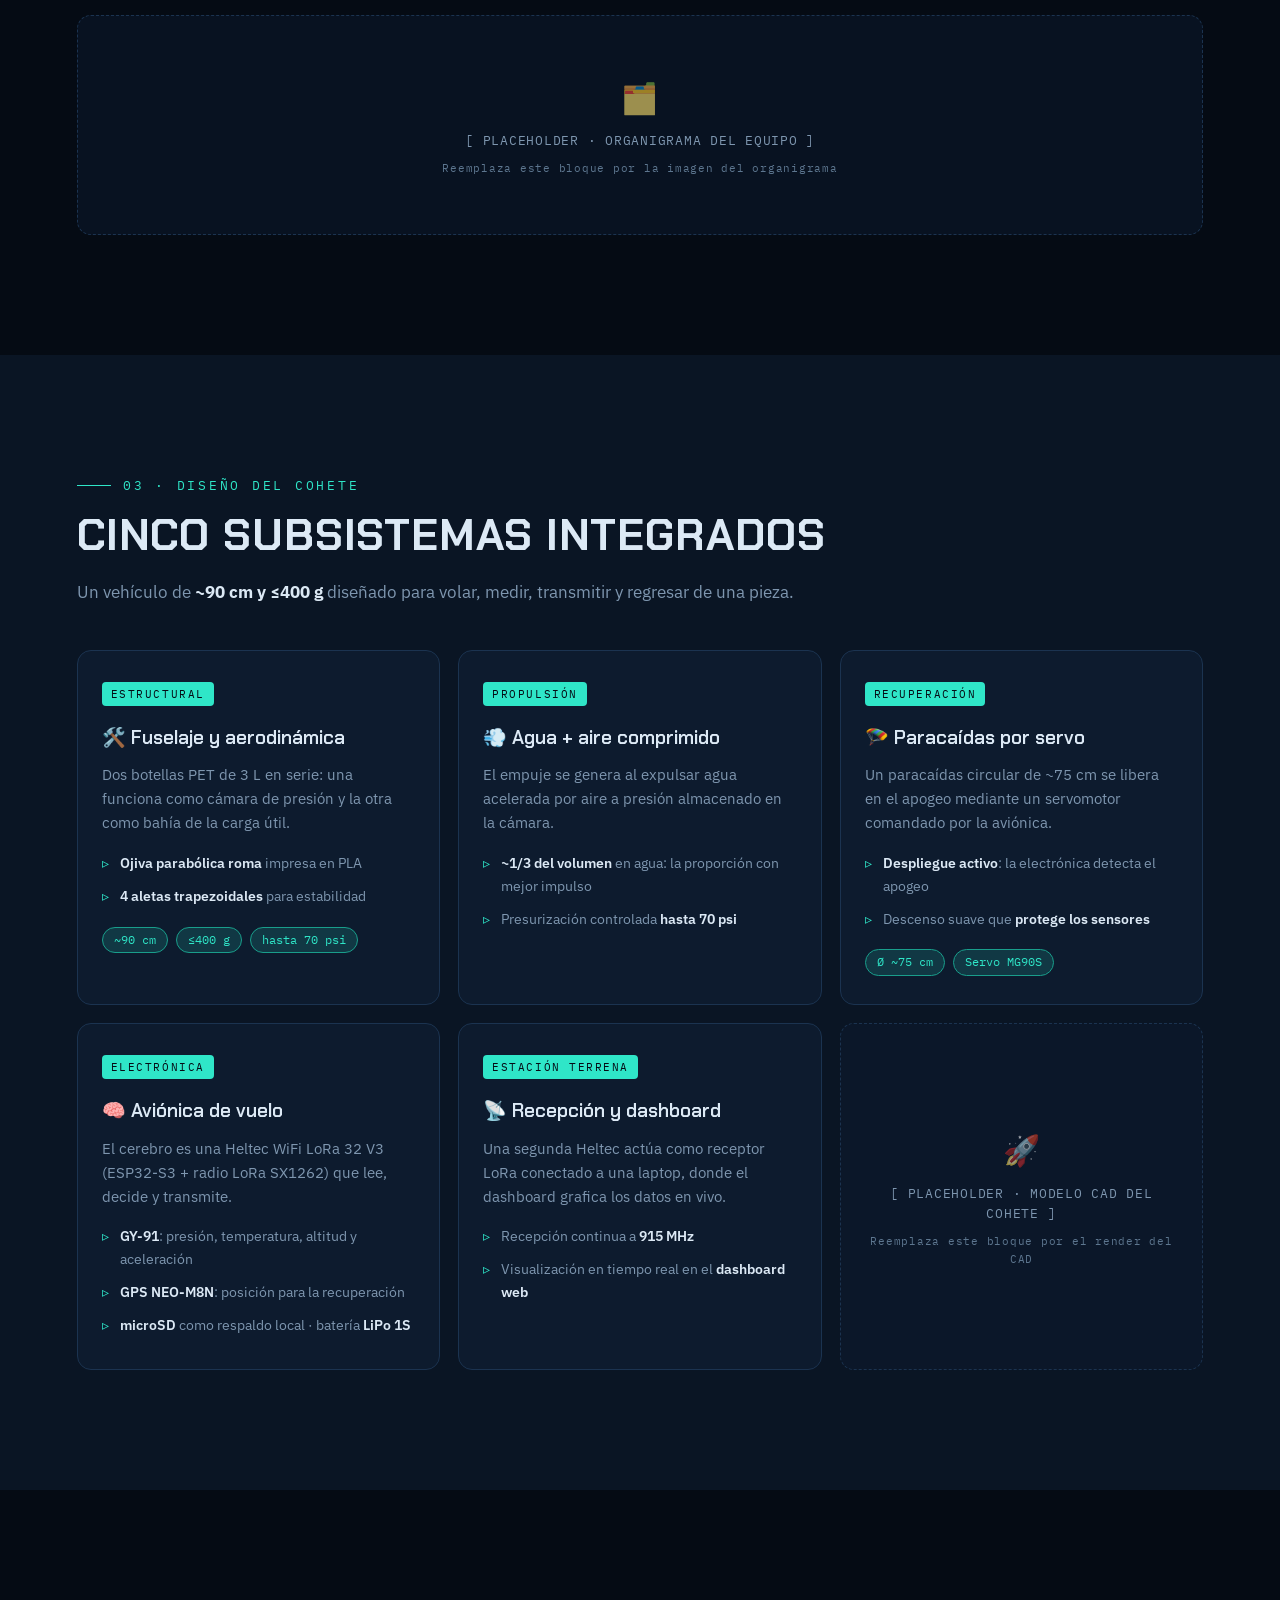
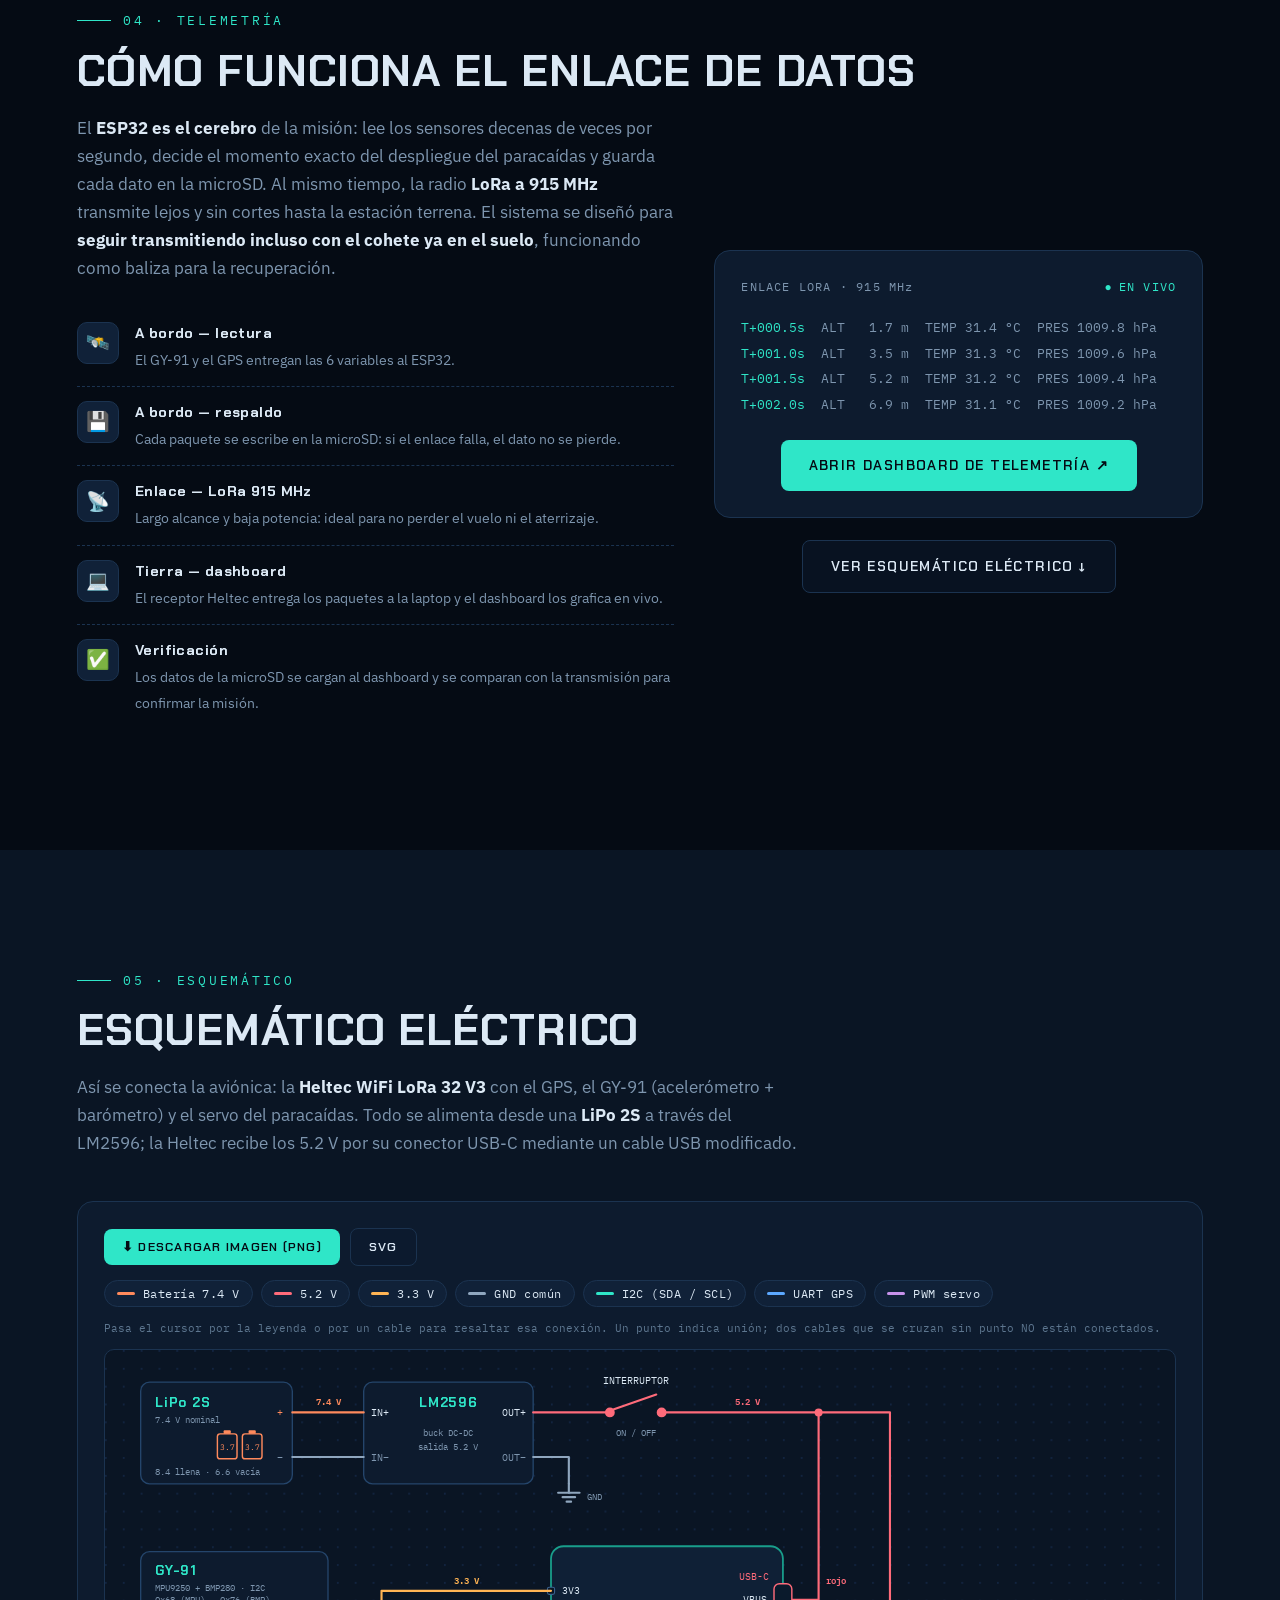
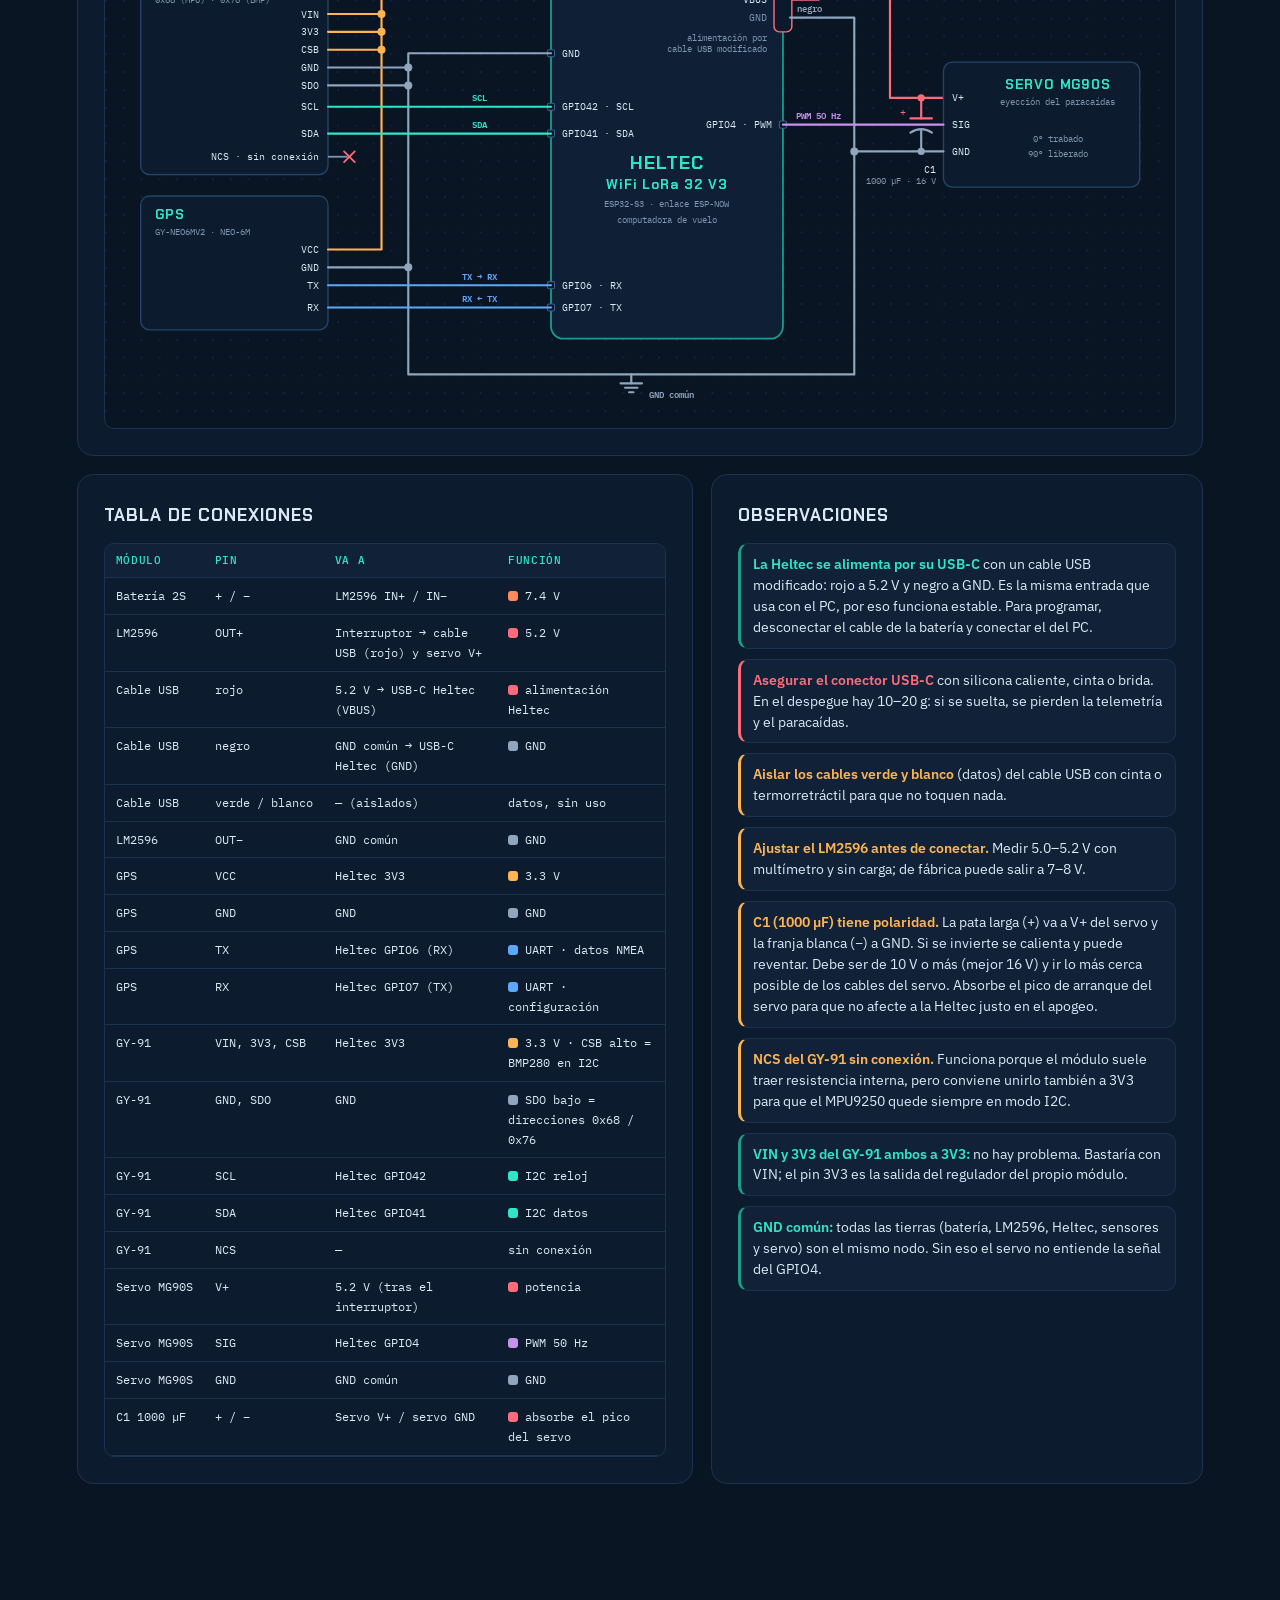
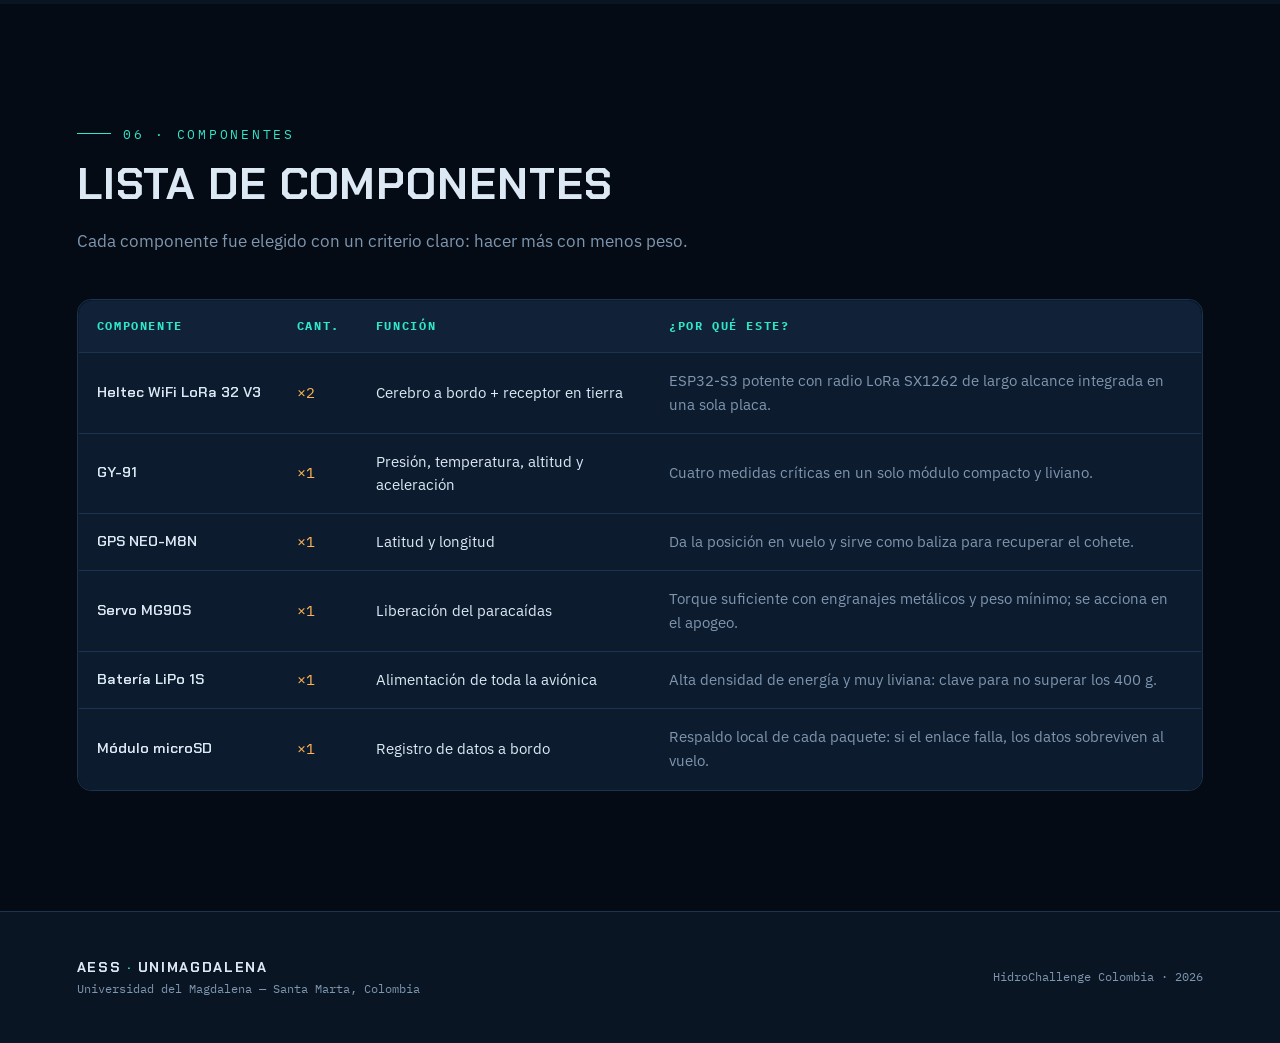
==== commit c4f5a99f: "upload update" ====
--- a/index.html
+++ b/index.html
@@ -299,6 +299,77 @@
 footer .brand{font-family:var(--display);font-weight:700;letter-spacing:.12em;text-transform:uppercase;font-size:14px}
 footer .brand .dot{color:var(--teal)}
 footer p{font-family:var(--mono);font-size:12px;color:var(--muted)}
+
+/* ---------- ESQUEMÁTICO ---------- */
+#esquematico{
+  --red:#FF6B7A; --blue:#5CA8FF; --violet:#C792EA; --orange:#FF8A5C;
+  /* Colores de cada red eléctrica */
+  --c-vbat:var(--orange); --c-v5:var(--red); --c-v33:var(--amber); --c-gnd:#8FA6BE;
+  --c-i2c:var(--teal); --c-uart:var(--blue); --c-pwm:var(--violet);
+}
+.esq-card{background:var(--panel);border:1px solid var(--line);border-radius:16px;padding:clamp(16px,3vw,26px)}
+.esq-card h3{font-family:var(--display);font-size:17px;letter-spacing:.06em;text-transform:uppercase;margin-bottom:14px}
+.esq-top{display:flex;flex-direction:column;gap:14px;margin-bottom:12px}
+.esq-tools{display:flex;flex-wrap:wrap;align-items:center;gap:10px}
+.esq-dl{border:none;cursor:pointer;font-size:12.5px;padding:10px 18px}
+.esq-dl.btn-ghost{border:1px solid var(--line)}
+.esq-dl:disabled{opacity:.5;cursor:wait;transform:none}
+.esq-dl-msg{font-family:var(--mono);font-size:11.5px;color:var(--muted)}
+.esq-legend{display:flex;flex-wrap:wrap;gap:8px}
+.esq-legend button{
+  display:inline-flex;align-items:center;gap:8px;cursor:pointer;
+  font-family:var(--mono);font-size:11.5px;letter-spacing:.04em;color:var(--text);
+  background:var(--panel-2);border:1px solid var(--line);border-radius:999px;padding:5px 12px;transition:.15s;
+}
+.esq-legend button:hover,.esq-legend button.on{border-color:var(--teal-dim);background:var(--teal-glow)}
+.esq-legend i{display:inline-block;width:18px;height:3px;border-radius:2px}
+.esq-hint{font-family:var(--mono);font-size:11px;color:#5d768f;margin-bottom:12px}
+.esq-wrap{overflow-x:auto;border-radius:10px;border:1px solid var(--line);background:var(--bg1)}
+
+#sch{display:block;width:100%;min-width:960px;height:auto}
+#sch text{font-family:var(--mono)}
+#sch .box{fill:var(--panel);stroke:#24456b;stroke-width:1.5}
+#sch .box.main{fill:#0f2036;stroke:var(--teal-dim);stroke-width:2}
+#sch .ttl{font-family:var(--display);font-weight:700;font-size:15px;fill:var(--teal);letter-spacing:.06em}
+#sch .ttl.big{font-size:21px}
+#sch .st{font-size:10.5px;fill:var(--muted)}
+#sch .pin{font-size:11px;fill:var(--text)}
+#sch .pin.mute{fill:var(--muted)}
+#sch .lbl{font-size:10.5px;font-weight:600;paint-order:stroke;stroke:var(--bg1);stroke-width:4px;stroke-linejoin:round}
+#sch .w{fill:none;stroke-width:2.4;stroke-linecap:round;stroke-linejoin:round;transition:opacity .15s}
+#sch .dot{transition:opacity .15s}
+#sch [data-net="vbat"].w{stroke:var(--c-vbat)} #sch [data-net="vbat"].dot{fill:var(--c-vbat)}
+#sch [data-net="v5"].w{stroke:var(--c-v5)}     #sch [data-net="v5"].dot{fill:var(--c-v5)}
+#sch [data-net="v33"].w{stroke:var(--c-v33)}   #sch [data-net="v33"].dot{fill:var(--c-v33)}
+#sch [data-net="gnd"].w{stroke:var(--c-gnd)}   #sch [data-net="gnd"].dot{fill:var(--c-gnd)}
+#sch [data-net="i2c"].w{stroke:var(--c-i2c)}   #sch [data-net="i2c"].dot{fill:var(--c-i2c)}
+#sch [data-net="uart"].w{stroke:var(--c-uart)} #sch [data-net="uart"].dot{fill:var(--c-uart)}
+#sch [data-net="pwm"].w{stroke:var(--c-pwm)}   #sch [data-net="pwm"].dot{fill:var(--c-pwm)}
+#sch .pinmark{fill:var(--bg1);stroke:#3b6390;stroke-width:1.2}
+/* Resaltado de una red: atenúa todo lo demás */
+#sch[data-focus] [data-net]{opacity:.13}
+#sch[data-focus="vbat"] [data-net="vbat"],#sch[data-focus="v5"] [data-net="v5"],
+#sch[data-focus="v33"] [data-net="v33"],#sch[data-focus="gnd"] [data-net="gnd"],
+#sch[data-focus="i2c"] [data-net="i2c"],#sch[data-focus="uart"] [data-net="uart"],
+#sch[data-focus="pwm"] [data-net="pwm"]{opacity:1}
+#sch[data-focus] .w{stroke-width:3.2}
+
+.esq-grid{display:grid;grid-template-columns:minmax(0,1.25fr) minmax(0,1fr);gap:18px;margin-top:18px}
+@media(max-width:920px){.esq-grid{grid-template-columns:1fr}}
+.esq-tbl-wrap{overflow:auto;border:1px solid var(--line);border-radius:10px}
+.esq-table{width:100%;border-collapse:collapse;font-family:var(--mono);font-size:12px}
+.esq-table th,.esq-table td{padding:8px 11px;text-align:left;border-bottom:1px solid var(--line);white-space:nowrap;vertical-align:top}
+.esq-table td:nth-child(n+3){white-space:normal}  /* "Va a" y "Función" pueden partirse en varias líneas */
+.esq-table th{background:var(--panel-2);color:var(--teal);font-weight:500;letter-spacing:.06em;font-size:10.5px;text-transform:uppercase}
+.esq-table tbody tr:hover{background:rgba(47,230,200,.05)}
+.esq-table .sw{display:inline-block;width:10px;height:10px;border-radius:3px;margin-right:7px;vertical-align:-1px}
+.esq-notes{list-style:none;display:flex;flex-direction:column;gap:10px}
+.esq-notes li{font-size:13.5px;line-height:1.55;padding:10px 12px;border-radius:10px;background:var(--panel-2);border:1px solid var(--line);border-left:3px solid var(--teal-dim)}
+.esq-notes li.warn{border-left-color:var(--amber)}
+.esq-notes li.bad{border-left-color:var(--red)}
+.esq-notes b{color:var(--teal);font-weight:600}
+.esq-notes li.warn b{color:var(--amber)}
+.esq-notes li.bad b{color:var(--red)}
 </style>
 </head>
 <body>
@@ -313,6 +384,7 @@
     <li><a href="#equipo">Equipo</a></li>
     <li><a href="#diseno">Diseño</a></li>
     <li><a href="#telemetria">Telemetría</a></li>
+    <li><a href="#esquematico">Esquemático</a></li>
     <li><a href="#componentes">Componentes</a></li>
     <li><a class="cta" href="templates/telemetria.html">Dashboard en vivo ↗</a></li>
   </ul>
@@ -532,21 +604,286 @@
             <a class="btn btn-primary" href="templates/telemetria.html">Abrir dashboard de telemetría ↗</a>
           </div>
         </div>
-        <div class="ph" style="margin-top:18px;min-height:150px">
-          <span class="big">🔌</span>
-          <span>[ PLACEHOLDER · DIAGRAMA DE LA ELECTRÓNICA Y DE LA TELEMETRÍA ]</span>
-          <em>Reemplaza este bloque por los diagramas de conexiones</em>
+        <div class="tele-cta">
+          <a class="btn btn-ghost" href="#esquematico">Ver esquemático eléctrico ↓</a>
         </div>
       </div>
     </div>
   </div>
 </section>
 
-<!-- COMPONENTES -->
-<section id="componentes" class="section-alt">
+<!-- ESQUEMÁTICO -->
+<section id="esquematico" class="section-alt">
   <div class="wrap">
     <div class="reveal">
-      <p class="eyebrow">05 · Componentes</p>
+      <p class="eyebrow">05 · Esquemático</p>
+      <h2>Esquemático eléctrico</h2>
+      <p class="lead">Así se conecta la aviónica: la <strong>Heltec WiFi LoRa 32 V3</strong> con el GPS, el GY-91 (acelerómetro + barómetro) y el servo del paracaídas. Todo se alimenta desde una <strong>LiPo 2S</strong> a través del LM2596; la Heltec recibe los 5.2 V por su conector USB-C mediante un cable USB modificado.</p>
+    </div>
+
+    <div class="esq-card reveal">
+      <div class="esq-top">
+      <div class="esq-tools">
+        <button class="btn btn-primary esq-dl" id="esqPng" type="button">⬇ Descargar imagen (PNG)</button>
+        <button class="btn btn-ghost esq-dl" id="esqSvg" type="button">SVG</button>
+        <span class="esq-dl-msg" id="esqDlMsg"></span>
+      </div>
+      <div class="esq-legend" id="esqLegend">
+        <button data-net="vbat"><i style="background:var(--c-vbat)"></i>Batería 7.4 V</button>
+        <button data-net="v5"><i style="background:var(--c-v5)"></i>5.2 V</button>
+        <button data-net="v33"><i style="background:var(--c-v33)"></i>3.3 V</button>
+        <button data-net="gnd"><i style="background:var(--c-gnd)"></i>GND común</button>
+        <button data-net="i2c"><i style="background:var(--c-i2c)"></i>I2C (SDA / SCL)</button>
+        <button data-net="uart"><i style="background:var(--c-uart)"></i>UART GPS</button>
+        <button data-net="pwm"><i style="background:var(--c-pwm)"></i>PWM servo</button>
+      </div>
+      </div>
+      <p class="esq-hint">Pasa el cursor por la leyenda o por un cable para resaltar esa conexión. Un punto indica unión; dos cables que se cruzan sin punto NO están conectados.</p>
+      <div class="esq-wrap">
+<svg id="sch" viewBox="0 0 1200 760" role="img" aria-label="Esquemático eléctrico de la aviónica">
+  <defs>
+    <pattern id="esqGridPat" width="20" height="20" patternUnits="userSpaceOnUse">
+      <circle cx="1" cy="1" r="1" fill="#14294a"/>
+    </pattern>
+    <!-- Símbolo de tierra -->
+    <g id="esqTierra">
+      <line x1="0" y1="0" x2="0" y2="10" stroke="var(--c-gnd)" stroke-width="2.4" stroke-linecap="round"/>
+      <line x1="-12" y1="10" x2="12" y2="10" stroke="var(--c-gnd)" stroke-width="2.4" stroke-linecap="round"/>
+      <line x1="-7" y1="15" x2="7" y2="15" stroke="var(--c-gnd)" stroke-width="2.4" stroke-linecap="round"/>
+      <line x1="-2.5" y1="20" x2="2.5" y2="20" stroke="var(--c-gnd)" stroke-width="2.4" stroke-linecap="round"/>
+    </g>
+  </defs>
+  <rect width="1200" height="760" fill="url(#esqGridPat)"/>
+
+  <!-- ============ ALIMENTACIÓN ============ -->
+  <!-- Batería -->
+  <rect class="box" x="40" y="36" width="170" height="114" rx="10"/>
+  <g transform="translate(126,94)">
+    <rect x="0" y="0" width="22" height="28" rx="3" fill="none" stroke="var(--c-vbat)" stroke-width="1.6"/>
+    <rect x="7" y="-4" width="8" height="4" rx="1" fill="var(--c-vbat)"/>
+    <rect x="28" y="0" width="22" height="28" rx="3" fill="none" stroke="var(--c-vbat)" stroke-width="1.6"/>
+    <rect x="35" y="-4" width="8" height="4" rx="1" fill="var(--c-vbat)"/>
+    <text x="11" y="18" text-anchor="middle" class="st" style="fill:var(--c-vbat);font-size:9px">3.7</text>
+    <text x="39" y="18" text-anchor="middle" class="st" style="fill:var(--c-vbat);font-size:9px">3.7</text>
+  </g>
+  <text x="56" y="64" class="ttl">LiPo 2S</text>
+  <text x="56" y="82" class="st">7.4 V nominal</text>
+  <text x="56" y="140" class="st">8.4 llena · 6.6 vacía</text>
+  <text x="200" y="74" text-anchor="end" class="pin" style="fill:var(--c-vbat)">+</text>
+  <text x="200" y="124" text-anchor="end" class="pin mute">−</text>
+
+  <!-- LM2596 -->
+  <rect class="box" x="290" y="36" width="190" height="114" rx="10"/>
+  <text x="385" y="64" text-anchor="middle" class="ttl">LM2596</text>
+  <text x="385" y="96" text-anchor="middle" class="st">buck DC-DC</text>
+  <text x="385" y="112" text-anchor="middle" class="st">salida 5.2 V</text>
+  <text x="298" y="74" class="pin">IN+</text>
+  <text x="298" y="124" class="pin mute">IN−</text>
+  <text x="472" y="74" text-anchor="end" class="pin">OUT+</text>
+  <text x="472" y="124" text-anchor="end" class="pin mute">OUT−</text>
+
+  <!-- Batería -> LM2596 -->
+  <path class="w" data-net="vbat" d="M210 70 H290"/>
+  <text x="250" y="62" text-anchor="middle" class="lbl" style="fill:var(--c-vbat)">7.4 V</text>
+  <path class="w" data-net="gnd" d="M210 120 H290"/>
+  <!-- OUT− a tierra -->
+  <path class="w" data-net="gnd" d="M480 120 H520 V150"/>
+  <use href="#esqTierra" x="520" y="150" data-net="gnd"/>
+  <text x="540" y="168" class="st">GND</text>
+
+  <!-- Interruptor -->
+  <path class="w" data-net="v5" d="M480 70 H562"/>
+  <circle cx="566" cy="70" r="4.5" fill="var(--bg1)" stroke="var(--c-v5)" stroke-width="2" data-net="v5" class="dot"/>
+  <circle cx="624" cy="70" r="4.5" fill="var(--bg1)" stroke="var(--c-v5)" stroke-width="2" data-net="v5" class="dot"/>
+  <line x1="569" y1="67" x2="618" y2="50" stroke="var(--c-v5)" stroke-width="2.4" stroke-linecap="round" data-net="v5" class="w"/>
+  <text x="595" y="38" text-anchor="middle" class="pin">INTERRUPTOR</text>
+  <text x="595" y="96" text-anchor="middle" class="st">ON / OFF</text>
+
+  <!-- Línea de 5.2 V -->
+  <path class="w" data-net="v5" d="M628 70 H880 V390 H940"/>
+  <text x="720" y="62" text-anchor="middle" class="lbl" style="fill:var(--c-v5)">5.2 V</text>
+  <!-- Rama al USB-C de la Heltec por cable USB (rojo = VBUS) -->
+  <path class="w" data-net="v5" d="M800 70 V280 H768"/>
+  <circle class="dot" data-net="v5" cx="800" cy="70" r="4.5"/>
+
+  <!-- ============ HELTEC V3 ============ -->
+  <rect class="box main" x="500" y="220" width="260" height="440" rx="14"/>
+  <!-- Conector USB-C: la Heltec se alimenta por aquí con un cable USB -->
+  <rect x="750" y="262" width="20" height="54" rx="6" fill="#0a1a2c" stroke="var(--c-v5)" stroke-width="1.6"/>
+  <text x="744" y="258" text-anchor="end" class="pin" style="fill:var(--c-v5)">USB-C</text>
+  <text x="742" y="284" text-anchor="end" class="pin">VBUS</text>
+  <text x="742" y="304" text-anchor="end" class="pin mute">GND</text>
+  <text x="742" y="326" text-anchor="end" class="st">alimentación por</text>
+  <text x="742" y="339" text-anchor="end" class="st">cable USB modificado</text>
+  <text x="630" y="470" text-anchor="middle" class="ttl big">HELTEC</text>
+  <text x="630" y="492" text-anchor="middle" class="ttl">WiFi LoRa 32 V3</text>
+  <text x="630" y="512" text-anchor="middle" class="st">ESP32-S3 · enlace ESP-NOW</text>
+  <text x="630" y="530" text-anchor="middle" class="st">computadora de vuelo</text>
+
+  <!-- Pines izquierda -->
+  <g class="pin">
+    <rect class="pinmark" x="496" y="266" width="8" height="8" rx="2"/><text x="512" y="274">3V3</text>
+    <rect class="pinmark" x="496" y="336" width="8" height="8" rx="2"/><text x="512" y="344" class="mute">GND</text>
+    <rect class="pinmark" x="496" y="396" width="8" height="8" rx="2"/><text x="512" y="404">GPIO42 · SCL</text>
+    <rect class="pinmark" x="496" y="426" width="8" height="8" rx="2"/><text x="512" y="434">GPIO41 · SDA</text>
+    <rect class="pinmark" x="496" y="596" width="8" height="8" rx="2"/><text x="512" y="604">GPIO6 · RX</text>
+    <rect class="pinmark" x="496" y="621" width="8" height="8" rx="2"/><text x="512" y="629">GPIO7 · TX</text>
+  </g>
+  <!-- Pines derecha -->
+  <g class="pin">
+    <rect class="pinmark" x="756" y="416" width="8" height="8" rx="2"/><text x="748" y="424" text-anchor="end">GPIO4 · PWM</text>
+  </g>
+
+  <!-- ============ GY-91 ============ -->
+  <rect class="box" x="40" y="226" width="210" height="250" rx="10"/>
+  <text x="56" y="252" class="ttl">GY-91</text>
+  <text x="56" y="270" class="st">MPU9250 + BMP280 · I2C</text>
+  <text x="56" y="284" class="st">0x68 (MPU) · 0x76 (BMP)</text>
+  <g class="pin">
+    <text x="240" y="300" text-anchor="end">VIN</text>
+    <text x="240" y="320" text-anchor="end">3V3</text>
+    <text x="240" y="340" text-anchor="end">CSB</text>
+    <text x="240" y="360" text-anchor="end" class="mute">GND</text>
+    <text x="240" y="380" text-anchor="end" class="mute">SDO</text>
+    <text x="240" y="404" text-anchor="end">SCL</text>
+    <text x="240" y="434" text-anchor="end">SDA</text>
+    <text x="240" y="460" text-anchor="end" class="mute">NCS · sin conexión</text>
+  </g>
+
+  <!-- ============ GPS ============ -->
+  <rect class="box" x="40" y="500" width="210" height="150" rx="10"/>
+  <text x="56" y="526" class="ttl">GPS</text>
+  <text x="56" y="544" class="st">GY-NEO6MV2 · NEO-6M</text>
+  <g class="pin">
+    <text x="240" y="564" text-anchor="end">VCC</text>
+    <text x="240" y="584" text-anchor="end" class="mute">GND</text>
+    <text x="240" y="604" text-anchor="end">TX</text>
+    <text x="240" y="629" text-anchor="end">RX</text>
+  </g>
+
+  <!-- ============ 3.3 V ============ -->
+  <path class="w" data-net="v33" d="M500 270 H310 V560 H250"/>
+  <path class="w" data-net="v33" d="M250 296 H310"/>
+  <path class="w" data-net="v33" d="M250 316 H310"/>
+  <path class="w" data-net="v33" d="M250 336 H310"/>
+  <circle class="dot" data-net="v33" cx="310" cy="296" r="4.5"/>
+  <circle class="dot" data-net="v33" cx="310" cy="316" r="4.5"/>
+  <circle class="dot" data-net="v33" cx="310" cy="336" r="4.5"/>
+  <text x="405" y="262" text-anchor="middle" class="lbl" style="fill:var(--c-v33)">3.3 V</text>
+
+  <!-- ============ GND ============ -->
+  <path class="w" data-net="gnd" d="M500 340 H340 V700 H840 V300 H768"/>
+  <text x="790" y="294" text-anchor="middle" class="lbl" style="fill:var(--c-gnd)">negro</text>
+  <text x="808" y="262" class="lbl" style="fill:var(--c-v5)">rojo</text>
+  <path class="w" data-net="gnd" d="M250 356 H340"/>
+  <path class="w" data-net="gnd" d="M250 376 H340"/>
+  <path class="w" data-net="gnd" d="M250 580 H340"/>
+  <circle class="dot" data-net="gnd" cx="340" cy="356" r="4.5"/>
+  <circle class="dot" data-net="gnd" cx="340" cy="376" r="4.5"/>
+  <circle class="dot" data-net="gnd" cx="340" cy="580" r="4.5"/>
+  <use href="#esqTierra" x="590" y="700" data-net="gnd"/>
+  <text x="610" y="726" class="lbl" style="fill:var(--c-gnd)">GND común</text>
+
+  <!-- ============ I2C ============ -->
+  <path class="w" data-net="i2c" d="M250 400 H500"/>
+  <path class="w" data-net="i2c" d="M250 430 H500"/>
+  <text x="420" y="394" text-anchor="middle" class="lbl" style="fill:var(--c-i2c)">SCL</text>
+  <text x="420" y="424" text-anchor="middle" class="lbl" style="fill:var(--c-i2c)">SDA</text>
+
+  <!-- NCS sin conexión -->
+  <path d="M250 456 H272" fill="none" stroke="var(--muted)" stroke-width="2"/>
+  <path d="M268 450 L280 462 M280 450 L268 462" stroke="var(--red)" stroke-width="2" stroke-linecap="round"/>
+
+  <!-- ============ UART GPS ============ -->
+  <path class="w" data-net="uart" d="M250 600 H500"/>
+  <path class="w" data-net="uart" d="M250 625 H500"/>
+  <text x="420" y="594" text-anchor="middle" class="lbl" style="fill:var(--c-uart)">TX → RX</text>
+  <text x="420" y="619" text-anchor="middle" class="lbl" style="fill:var(--c-uart)">RX ← TX</text>
+
+  <!-- ============ SERVO ============ -->
+  <rect class="box" x="940" y="350" width="220" height="140" rx="10"/>
+  <text x="1068" y="380" text-anchor="middle" class="ttl">SERVO MG90S</text>
+  <text x="1068" y="398" text-anchor="middle" class="st">eyección del paracaídas</text>
+  <text x="1068" y="440" text-anchor="middle" class="st">0° trabado</text>
+  <text x="1068" y="456" text-anchor="middle" class="st">90° liberado</text>
+  <g class="pin">
+    <text x="950" y="394">V+</text>
+    <text x="950" y="424">SIG</text>
+    <text x="950" y="454" class="mute">GND</text>
+  </g>
+  <!-- Señal PWM -->
+  <path class="w" data-net="pwm" d="M760 420 H940"/>
+  <text x="800" y="414" text-anchor="middle" class="lbl" style="fill:var(--c-pwm)">PWM 50 Hz</text>
+  <!-- GND del servo -->
+  <path class="w" data-net="gnd" d="M940 450 H840"/>
+  <circle class="dot" data-net="gnd" cx="840" cy="450" r="4.5"/>
+
+  <!-- C1: condensador electrolítico 1000 µF en los bornes del servo -->
+  <path class="w" data-net="v5" d="M915 390 V413"/>
+  <path class="w" data-net="gnd" d="M915 427 V450"/>
+  <line x1="903" y1="413" x2="927" y2="413" stroke="var(--c-v5)" stroke-width="2.4" data-net="v5" class="w"/>
+  <path d="M903 429 Q915 421 927 429" fill="none" stroke="var(--c-gnd)" stroke-width="2.4" data-net="gnd" class="w"/>
+  <text x="898" y="410" text-anchor="end" class="pin" style="fill:var(--c-v5)">+</text>
+  <circle class="dot" data-net="v5" cx="915" cy="390" r="4"/>
+  <circle class="dot" data-net="gnd" cx="915" cy="450" r="4"/>
+  <text x="932" y="474" text-anchor="end" class="pin">C1</text>
+  <text x="932" y="487" text-anchor="end" class="st">1000 µF · 16 V</text>
+</svg>
+      </div>
+    </div>
+
+    <div class="esq-grid">
+      <div class="esq-card reveal">
+        <h3>Tabla de conexiones</h3>
+        <div class="esq-tbl-wrap">
+          <table class="esq-table">
+          <thead><tr><th>Módulo</th><th>Pin</th><th>Va a</th><th>Función</th></tr></thead>
+          <tbody>
+            <tr><td>Batería 2S</td><td>+ / −</td><td>LM2596 IN+ / IN−</td><td><span class="sw" style="background:var(--c-vbat)"></span>7.4 V</td></tr>
+            <tr><td>LM2596</td><td>OUT+</td><td>Interruptor → cable USB (rojo) y servo V+</td><td><span class="sw" style="background:var(--c-v5)"></span>5.2 V</td></tr>
+            <tr><td>Cable USB</td><td>rojo</td><td>5.2 V → USB-C Heltec (VBUS)</td><td><span class="sw" style="background:var(--c-v5)"></span>alimentación Heltec</td></tr>
+            <tr><td>Cable USB</td><td>negro</td><td>GND común → USB-C Heltec (GND)</td><td><span class="sw" style="background:var(--c-gnd)"></span>GND</td></tr>
+            <tr><td>Cable USB</td><td>verde / blanco</td><td>— (aislados)</td><td>datos, sin uso</td></tr>
+            <tr><td>LM2596</td><td>OUT−</td><td>GND común</td><td><span class="sw" style="background:var(--c-gnd)"></span>GND</td></tr>
+            <tr><td>GPS</td><td>VCC</td><td>Heltec 3V3</td><td><span class="sw" style="background:var(--c-v33)"></span>3.3 V</td></tr>
+            <tr><td>GPS</td><td>GND</td><td>GND</td><td><span class="sw" style="background:var(--c-gnd)"></span>GND</td></tr>
+            <tr><td>GPS</td><td>TX</td><td>Heltec GPIO6 (RX)</td><td><span class="sw" style="background:var(--c-uart)"></span>UART · datos NMEA</td></tr>
+            <tr><td>GPS</td><td>RX</td><td>Heltec GPIO7 (TX)</td><td><span class="sw" style="background:var(--c-uart)"></span>UART · configuración</td></tr>
+            <tr><td>GY-91</td><td>VIN, 3V3, CSB</td><td>Heltec 3V3</td><td><span class="sw" style="background:var(--c-v33)"></span>3.3 V · CSB alto = BMP280 en I2C</td></tr>
+            <tr><td>GY-91</td><td>GND, SDO</td><td>GND</td><td><span class="sw" style="background:var(--c-gnd)"></span>SDO bajo = direcciones 0x68 / 0x76</td></tr>
+            <tr><td>GY-91</td><td>SCL</td><td>Heltec GPIO42</td><td><span class="sw" style="background:var(--c-i2c)"></span>I2C reloj</td></tr>
+            <tr><td>GY-91</td><td>SDA</td><td>Heltec GPIO41</td><td><span class="sw" style="background:var(--c-i2c)"></span>I2C datos</td></tr>
+            <tr><td>GY-91</td><td>NCS</td><td>—</td><td>sin conexión</td></tr>
+            <tr><td>Servo MG90S</td><td>V+</td><td>5.2 V (tras el interruptor)</td><td><span class="sw" style="background:var(--c-v5)"></span>potencia</td></tr>
+            <tr><td>Servo MG90S</td><td>SIG</td><td>Heltec GPIO4</td><td><span class="sw" style="background:var(--c-pwm)"></span>PWM 50 Hz</td></tr>
+            <tr><td>Servo MG90S</td><td>GND</td><td>GND común</td><td><span class="sw" style="background:var(--c-gnd)"></span>GND</td></tr>
+            <tr><td>C1 1000 µF</td><td>+ / −</td><td>Servo V+ / servo GND</td><td><span class="sw" style="background:var(--c-v5)"></span>absorbe el pico del servo</td></tr>
+          </tbody>
+          </table>
+        </div>
+      </div>
+      <div class="esq-card reveal">
+        <h3>Observaciones</h3>
+        <ul class="esq-notes">
+        <li><b>La Heltec se alimenta por su USB-C</b> con un cable USB modificado: rojo a 5.2 V y negro a GND. Es la misma entrada que usa con el PC, por eso funciona estable. Para programar, desconectar el cable de la batería y conectar el del PC.</li>
+        <li class="bad"><b>Asegurar el conector USB-C</b> con silicona caliente, cinta o brida. En el despegue hay 10–20 g: si se suelta, se pierden la telemetría y el paracaídas.</li>
+        <li class="warn"><b>Aislar los cables verde y blanco</b> (datos) del cable USB con cinta o termorretráctil para que no toquen nada.</li>
+        <li class="warn"><b>Ajustar el LM2596 antes de conectar.</b> Medir 5.0–5.2 V con multímetro y sin carga; de fábrica puede salir a 7–8 V.</li>
+        <li class="warn"><b>C1 (1000 µF) tiene polaridad.</b> La pata larga (+) va a V+ del servo y la franja blanca (−) a GND. Si se invierte se calienta y puede reventar. Debe ser de 10 V o más (mejor 16 V) y ir lo más cerca posible de los cables del servo. Absorbe el pico de arranque del servo para que no afecte a la Heltec justo en el apogeo.</li>
+        <li class="warn"><b>NCS del GY-91 sin conexión.</b> Funciona porque el módulo suele traer resistencia interna, pero conviene unirlo también a 3V3 para que el MPU9250 quede siempre en modo I2C.</li>
+        <li><b>VIN y 3V3 del GY-91 ambos a 3V3:</b> no hay problema. Bastaría con VIN; el pin 3V3 es la salida del regulador del propio módulo.</li>
+        <li><b>GND común:</b> todas las tierras (batería, LM2596, Heltec, sensores y servo) son el mismo nodo. Sin eso el servo no entiende la señal del GPIO4.</li>
+        </ul>
+      </div>
+    </div>
+  </div>
+</section>
+
+<!-- COMPONENTES -->
+<section id="componentes">
+  <div class="wrap">
+    <div class="reveal">
+      <p class="eyebrow">06 · Componentes</p>
       <h2>Lista de componentes</h2>
       <p class="lead">Cada componente fue elegido con un criterio claro: hacer más con menos peso.</p>
     </div>
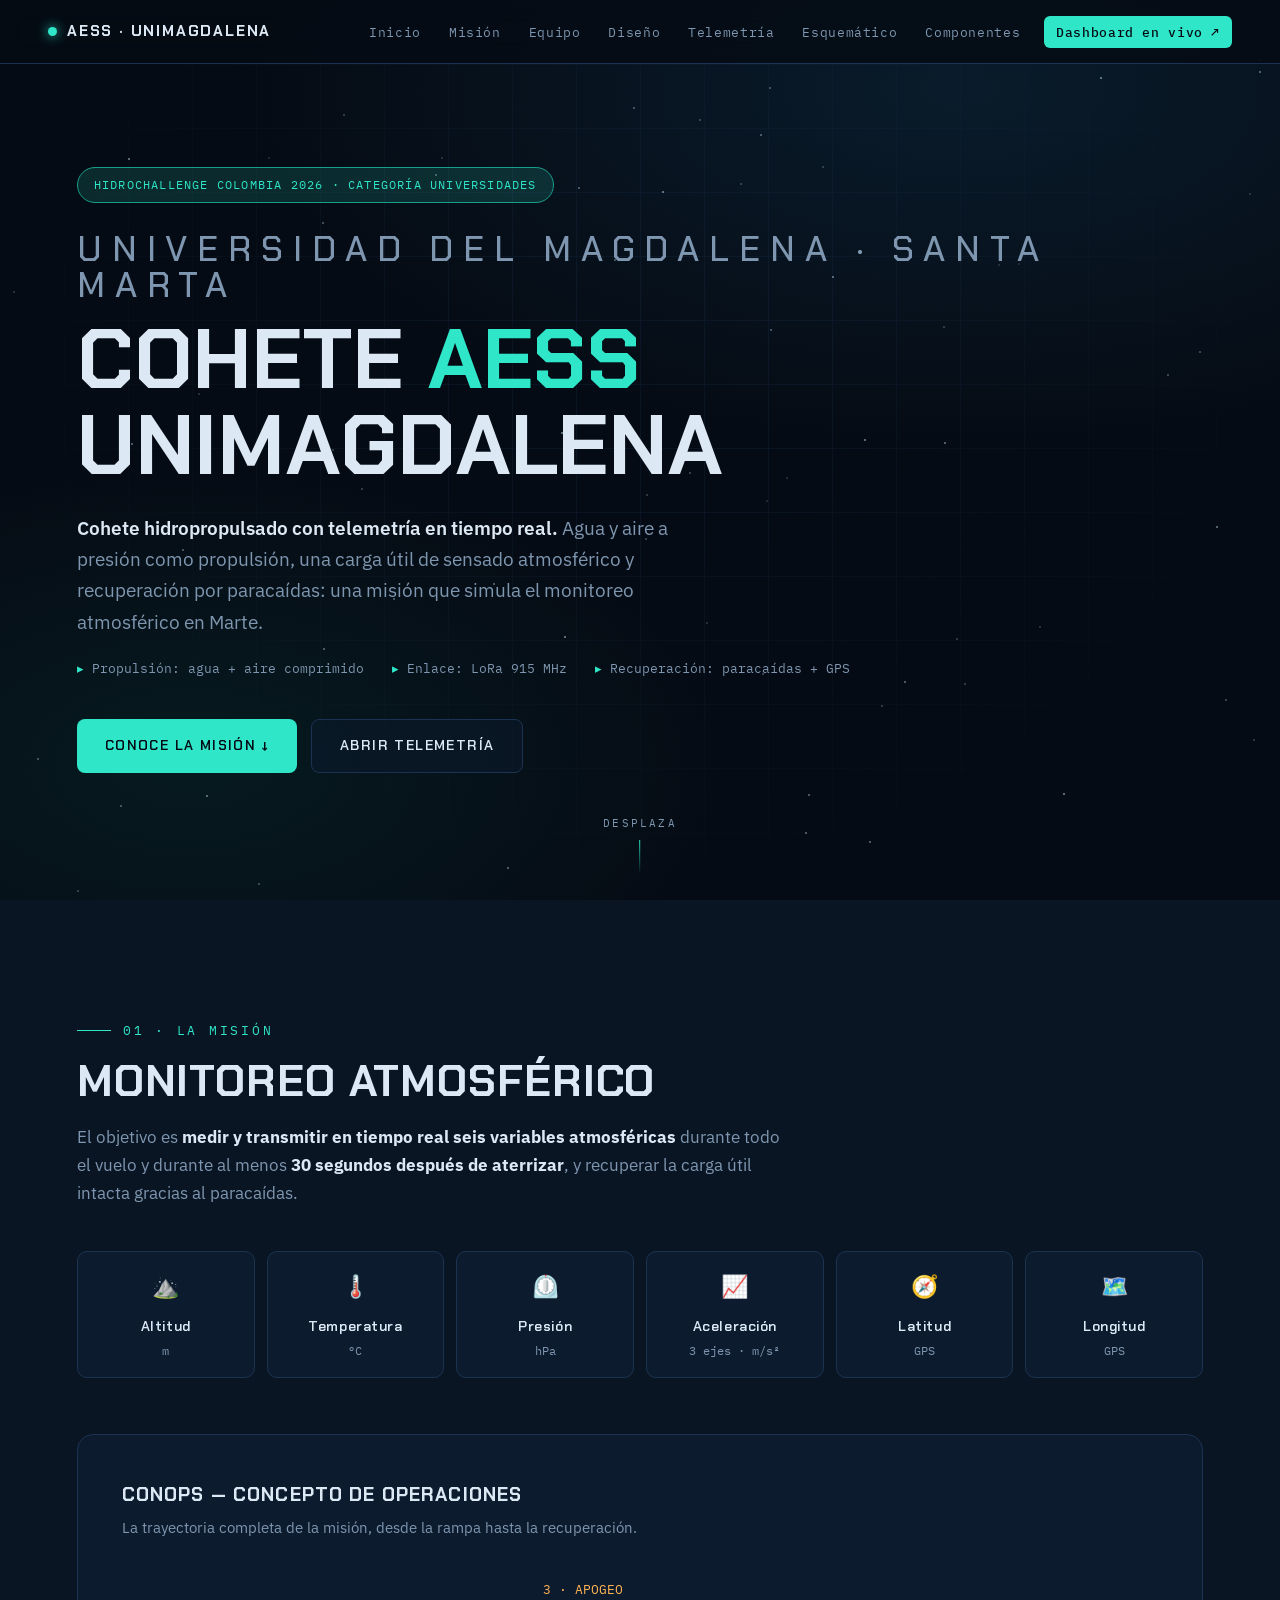
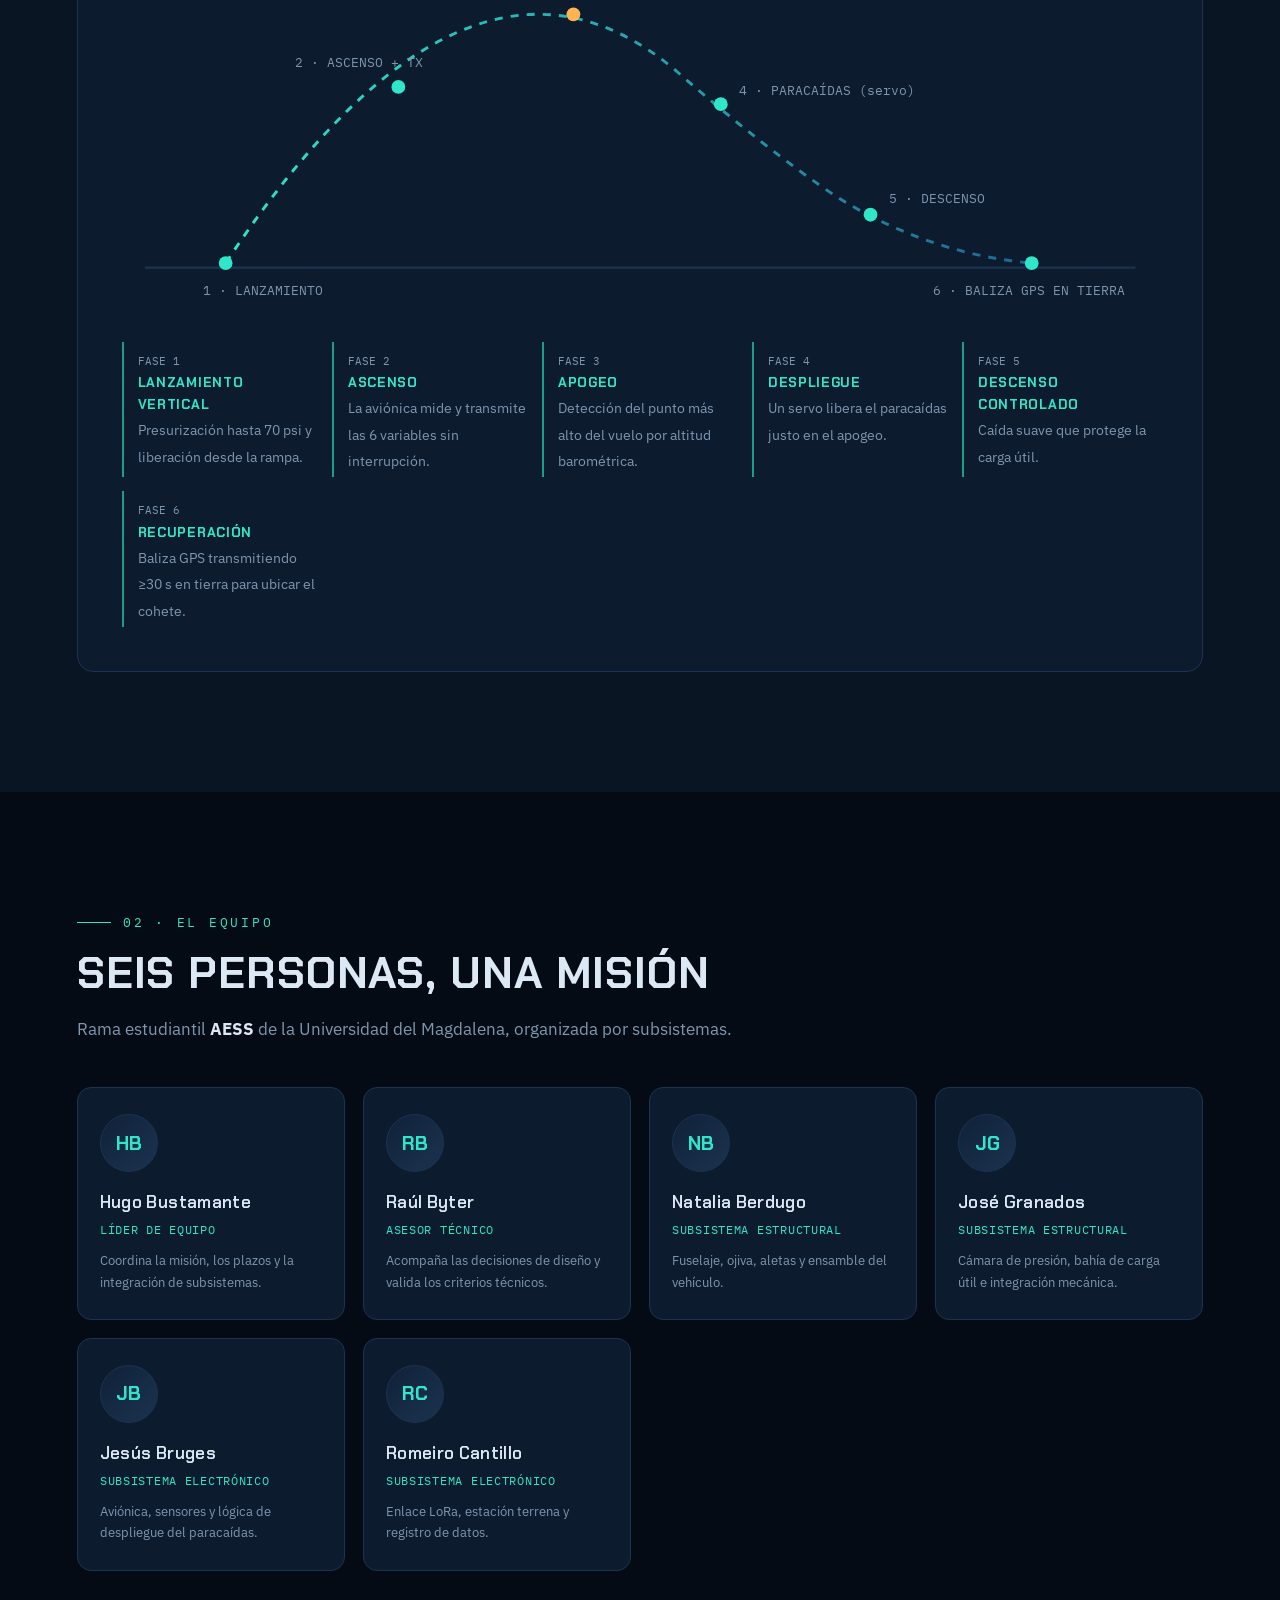
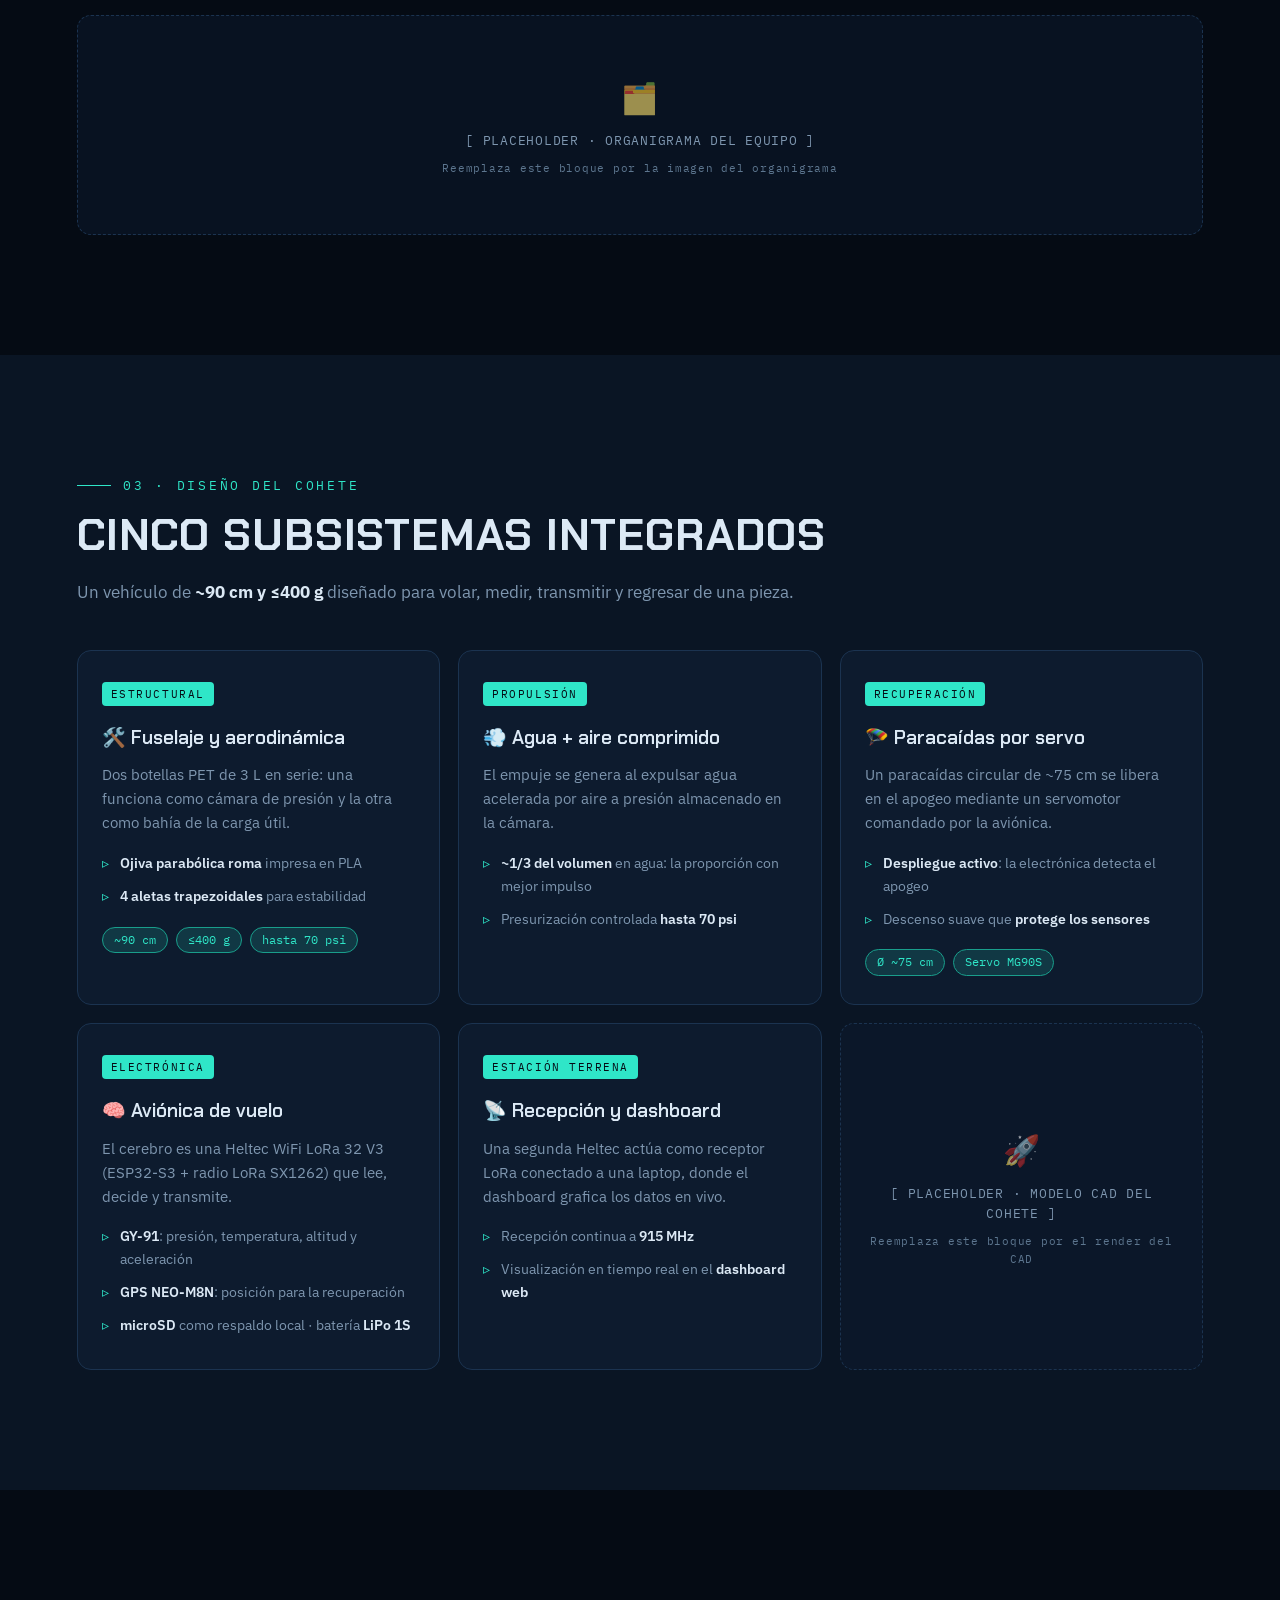
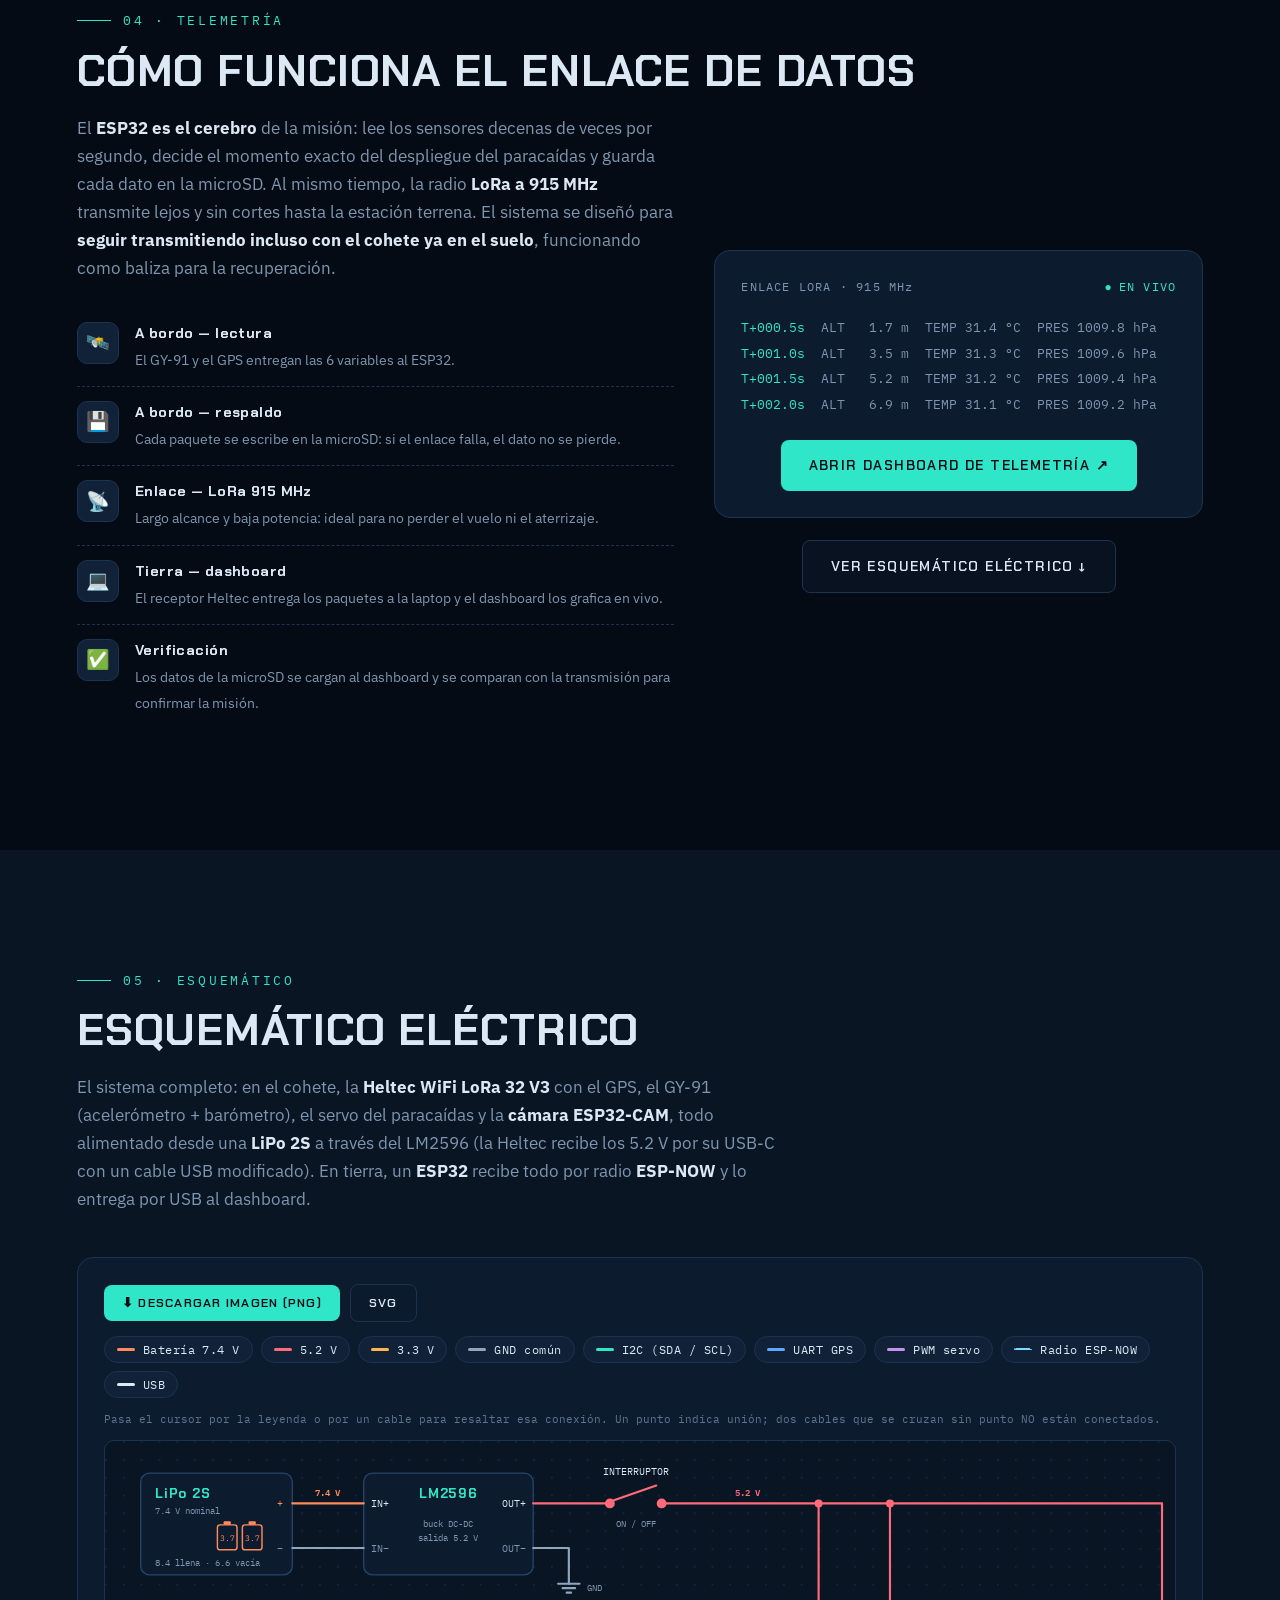
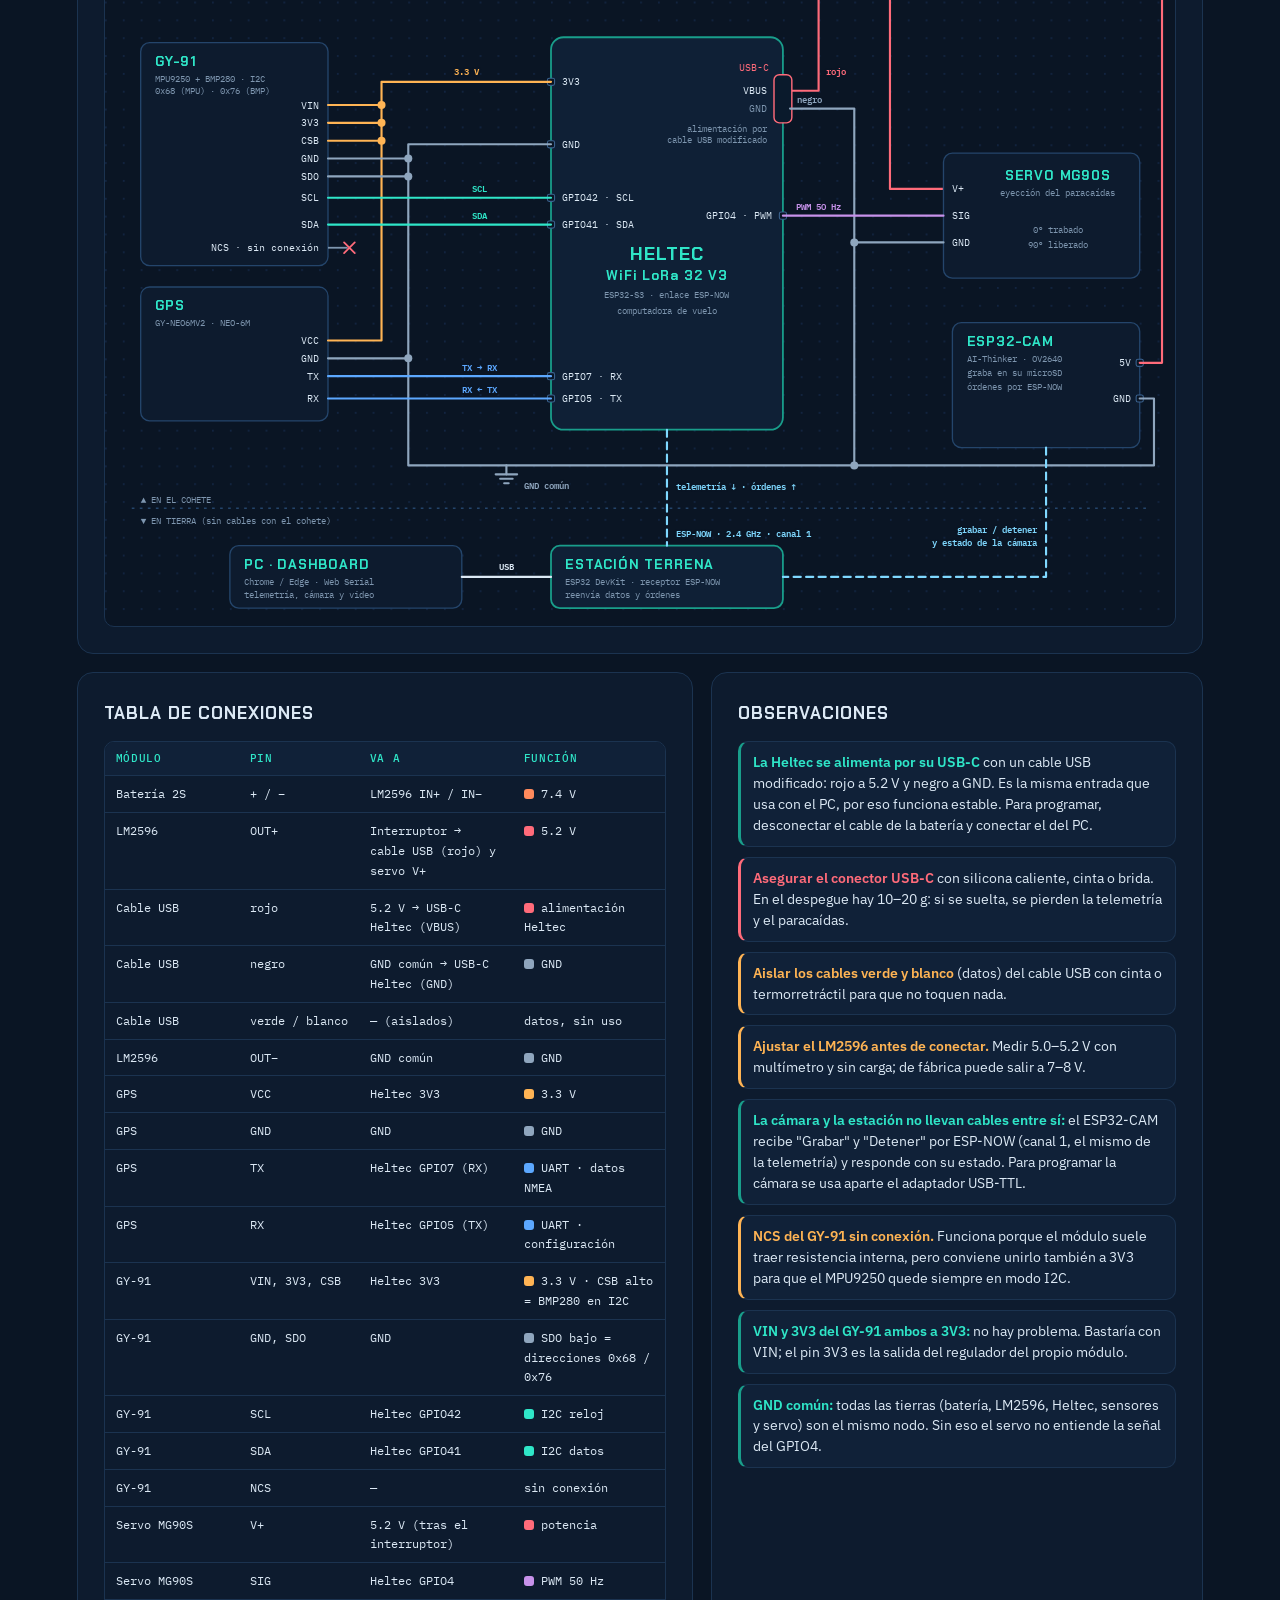
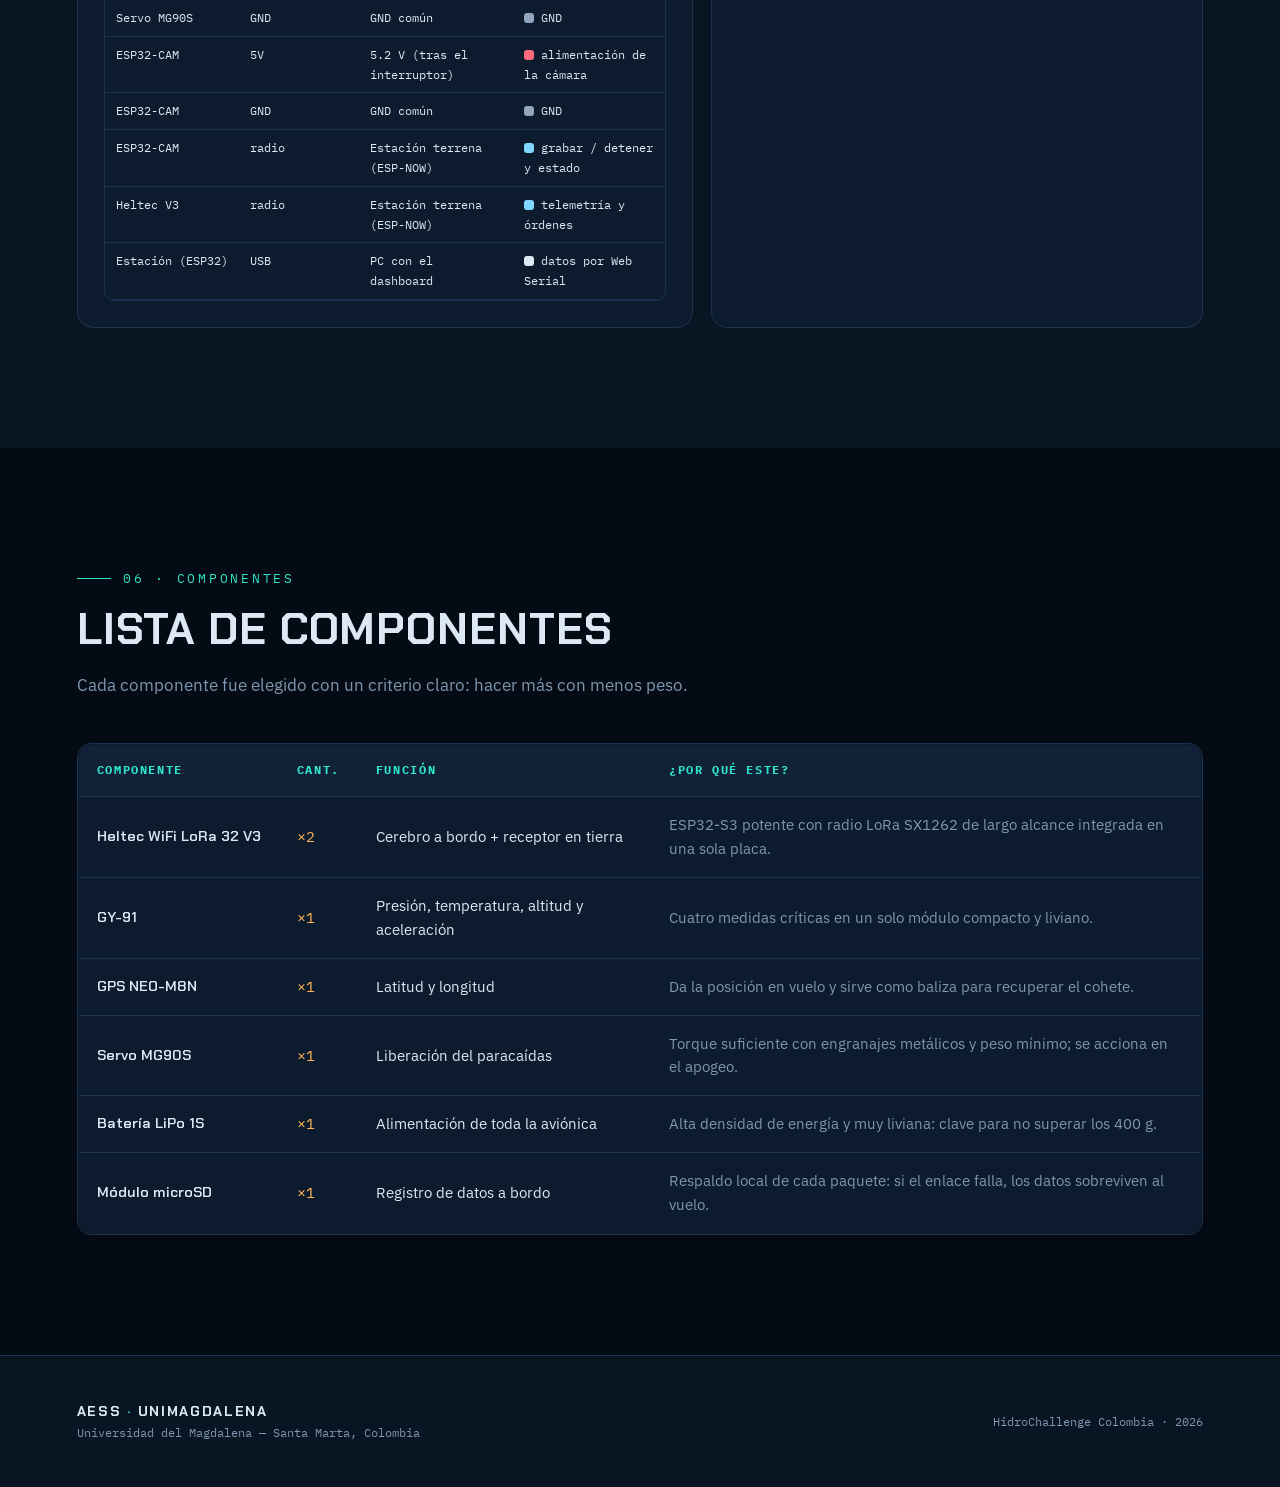
==== commit 9ef4e9cf: "espcam fix, good circuit" ====
--- a/index.html
+++ b/index.html
@@ -306,6 +306,7 @@
   /* Colores de cada red eléctrica */
   --c-vbat:var(--orange); --c-v5:var(--red); --c-v33:var(--amber); --c-gnd:#8FA6BE;
   --c-i2c:var(--teal); --c-uart:var(--blue); --c-pwm:var(--violet);
+  --c-radio:#7FD8FF; --c-usb:#DCE9F5;
 }
 .esq-card{background:var(--panel);border:1px solid var(--line);border-radius:16px;padding:clamp(16px,3vw,26px)}
 .esq-card h3{font-family:var(--display);font-size:17px;letter-spacing:.06em;text-transform:uppercase;margin-bottom:14px}
@@ -345,13 +346,16 @@
 #sch [data-net="i2c"].w{stroke:var(--c-i2c)}   #sch [data-net="i2c"].dot{fill:var(--c-i2c)}
 #sch [data-net="uart"].w{stroke:var(--c-uart)} #sch [data-net="uart"].dot{fill:var(--c-uart)}
 #sch [data-net="pwm"].w{stroke:var(--c-pwm)}   #sch [data-net="pwm"].dot{fill:var(--c-pwm)}
+#sch [data-net="radio"].w{stroke:var(--c-radio);stroke-dasharray:8 6}
+#sch [data-net="usb"].w{stroke:var(--c-usb)}
 #sch .pinmark{fill:var(--bg1);stroke:#3b6390;stroke-width:1.2}
 /* Resaltado de una red: atenúa todo lo demás */
 #sch[data-focus] [data-net]{opacity:.13}
 #sch[data-focus="vbat"] [data-net="vbat"],#sch[data-focus="v5"] [data-net="v5"],
 #sch[data-focus="v33"] [data-net="v33"],#sch[data-focus="gnd"] [data-net="gnd"],
 #sch[data-focus="i2c"] [data-net="i2c"],#sch[data-focus="uart"] [data-net="uart"],
-#sch[data-focus="pwm"] [data-net="pwm"]{opacity:1}
+#sch[data-focus="pwm"] [data-net="pwm"],#sch[data-focus="radio"] [data-net="radio"],
+#sch[data-focus="usb"] [data-net="usb"]{opacity:1}
 #sch[data-focus] .w{stroke-width:3.2}
 
 .esq-grid{display:grid;grid-template-columns:minmax(0,1.25fr) minmax(0,1fr);gap:18px;margin-top:18px}
@@ -618,7 +622,7 @@
     <div class="reveal">
       <p class="eyebrow">05 · Esquemático</p>
       <h2>Esquemático eléctrico</h2>
-      <p class="lead">Así se conecta la aviónica: la <strong>Heltec WiFi LoRa 32 V3</strong> con el GPS, el GY-91 (acelerómetro + barómetro) y el servo del paracaídas. Todo se alimenta desde una <strong>LiPo 2S</strong> a través del LM2596; la Heltec recibe los 5.2 V por su conector USB-C mediante un cable USB modificado.</p>
+      <p class="lead">El sistema completo: en el cohete, la <strong>Heltec WiFi LoRa 32 V3</strong> con el GPS, el GY-91 (acelerómetro + barómetro), el servo del paracaídas y la <strong>cámara ESP32-CAM</strong>, todo alimentado desde una <strong>LiPo 2S</strong> a través del LM2596 (la Heltec recibe los 5.2 V por su USB-C con un cable USB modificado). En tierra, un <strong>ESP32</strong> recibe todo por radio <strong>ESP-NOW</strong> y lo entrega por USB al dashboard.</p>
     </div>
 
     <div class="esq-card reveal">
@@ -636,11 +640,13 @@
         <button data-net="i2c"><i style="background:var(--c-i2c)"></i>I2C (SDA / SCL)</button>
         <button data-net="uart"><i style="background:var(--c-uart)"></i>UART GPS</button>
         <button data-net="pwm"><i style="background:var(--c-pwm)"></i>PWM servo</button>
+        <button data-net="radio"><i style="background:none;border-top:2px dashed var(--c-radio);height:0"></i>Radio ESP-NOW</button>
+        <button data-net="usb"><i style="background:var(--c-usb)"></i>USB</button>
       </div>
       </div>
       <p class="esq-hint">Pasa el cursor por la leyenda o por un cable para resaltar esa conexión. Un punto indica unión; dos cables que se cruzan sin punto NO están conectados.</p>
       <div class="esq-wrap">
-<svg id="sch" viewBox="0 0 1200 760" role="img" aria-label="Esquemático eléctrico de la aviónica">
+<svg id="sch" viewBox="0 0 1200 880" role="img" aria-label="Esquemático eléctrico del sistema completo: cohete y estación terrena">
   <defs>
     <pattern id="esqGridPat" width="20" height="20" patternUnits="userSpaceOnUse">
       <circle cx="1" cy="1" r="1" fill="#14294a"/>
@@ -653,7 +659,7 @@
       <line x1="-2.5" y1="20" x2="2.5" y2="20" stroke="var(--c-gnd)" stroke-width="2.4" stroke-linecap="round"/>
     </g>
   </defs>
-  <rect width="1200" height="760" fill="url(#esqGridPat)"/>
+  <rect width="1200" height="880" fill="url(#esqGridPat)"/>
 
   <!-- ============ ALIMENTACIÓN ============ -->
   <!-- Batería -->
@@ -726,8 +732,8 @@
     <rect class="pinmark" x="496" y="336" width="8" height="8" rx="2"/><text x="512" y="344" class="mute">GND</text>
     <rect class="pinmark" x="496" y="396" width="8" height="8" rx="2"/><text x="512" y="404">GPIO42 · SCL</text>
     <rect class="pinmark" x="496" y="426" width="8" height="8" rx="2"/><text x="512" y="434">GPIO41 · SDA</text>
-    <rect class="pinmark" x="496" y="596" width="8" height="8" rx="2"/><text x="512" y="604">GPIO6 · RX</text>
-    <rect class="pinmark" x="496" y="621" width="8" height="8" rx="2"/><text x="512" y="629">GPIO7 · TX</text>
+    <rect class="pinmark" x="496" y="596" width="8" height="8" rx="2"/><text x="512" y="604">GPIO7 · RX</text>
+    <rect class="pinmark" x="496" y="621" width="8" height="8" rx="2"/><text x="512" y="629">GPIO5 · TX</text>
   </g>
   <!-- Pines derecha -->
   <g class="pin">
@@ -781,8 +787,8 @@
   <circle class="dot" data-net="gnd" cx="340" cy="356" r="4.5"/>
   <circle class="dot" data-net="gnd" cx="340" cy="376" r="4.5"/>
   <circle class="dot" data-net="gnd" cx="340" cy="580" r="4.5"/>
-  <use href="#esqTierra" x="590" y="700" data-net="gnd"/>
-  <text x="610" y="726" class="lbl" style="fill:var(--c-gnd)">GND común</text>
+  <use href="#esqTierra" x="450" y="700" data-net="gnd"/>
+  <text x="470" y="726" class="lbl" style="fill:var(--c-gnd)">GND común</text>
 
   <!-- ============ I2C ============ -->
   <path class="w" data-net="i2c" d="M250 400 H500"/>
@@ -818,16 +824,48 @@
   <path class="w" data-net="gnd" d="M940 450 H840"/>
   <circle class="dot" data-net="gnd" cx="840" cy="450" r="4.5"/>
 
-  <!-- C1: condensador electrolítico 1000 µF en los bornes del servo -->
-  <path class="w" data-net="v5" d="M915 390 V413"/>
-  <path class="w" data-net="gnd" d="M915 427 V450"/>
-  <line x1="903" y1="413" x2="927" y2="413" stroke="var(--c-v5)" stroke-width="2.4" data-net="v5" class="w"/>
-  <path d="M903 429 Q915 421 927 429" fill="none" stroke="var(--c-gnd)" stroke-width="2.4" data-net="gnd" class="w"/>
-  <text x="898" y="410" text-anchor="end" class="pin" style="fill:var(--c-v5)">+</text>
-  <circle class="dot" data-net="v5" cx="915" cy="390" r="4"/>
-  <circle class="dot" data-net="gnd" cx="915" cy="450" r="4"/>
-  <text x="932" y="474" text-anchor="end" class="pin">C1</text>
-  <text x="932" y="487" text-anchor="end" class="st">1000 µF · 16 V</text>
+
+  <!-- ============ ESP32-CAM ============ -->
+  <rect class="box" x="950" y="540" width="210" height="140" rx="10"/>
+  <text x="966" y="566" class="ttl">ESP32-CAM</text>
+  <text x="966" y="584" class="st">AI-Thinker · OV2640</text>
+  <text x="966" y="600" class="st">graba en su microSD</text>
+  <text x="966" y="616" class="st">órdenes por ESP-NOW</text>
+  <g class="pin">
+    <rect class="pinmark" x="1156" y="581" width="8" height="8" rx="2"/><text x="1150" y="589" text-anchor="end">5V</text>
+    <rect class="pinmark" x="1156" y="621" width="8" height="8" rx="2"/><text x="1150" y="629" text-anchor="end" class="mute">GND</text>
+  </g>
+  <!-- 5.2 V hasta la cámara (rodea por la derecha, sin cruzar las líneas del servo) -->
+  <path class="w" data-net="v5" d="M880 70 H1185 V585 H1160"/>
+  <circle class="dot" data-net="v5" cx="880" cy="70" r="4.5"/>
+  <!-- GND de la cámara al GND común -->
+  <path class="w" data-net="gnd" d="M840 700 H1176 V625 H1160"/>
+  <circle class="dot" data-net="gnd" cx="840" cy="700" r="4.5"/>
+
+  <!-- ============ SEPARACIÓN COHETE / TIERRA ============ -->
+  <line x1="30" y1="748" x2="1170" y2="748" stroke="#24456b" stroke-width="1.5" stroke-dasharray="3 6"/>
+  <text x="40" y="742" class="st">▲ EN EL COHETE</text>
+  <text x="40" y="766" class="st">▼ EN TIERRA (sin cables con el cohete)</text>
+
+  <!-- ============ ESTACIÓN TERRENA ============ -->
+  <rect class="box" x="140" y="790" width="260" height="70" rx="10"/>
+  <text x="156" y="816" class="ttl">PC · DASHBOARD</text>
+  <text x="156" y="834" class="st">Chrome / Edge · Web Serial</text>
+  <text x="156" y="849" class="st">telemetría, cámara y video</text>
+  <rect class="box main" x="500" y="790" width="260" height="70" rx="10"/>
+  <text x="516" y="816" class="ttl">ESTACIÓN TERRENA</text>
+  <text x="516" y="834" class="st">ESP32 DevKit · receptor ESP-NOW</text>
+  <text x="516" y="849" class="st">reenvía datos y órdenes</text>
+  <path class="w" data-net="usb" d="M400 825 H500"/>
+  <text x="450" y="817" text-anchor="middle" class="lbl" style="fill:var(--c-usb)">USB</text>
+
+  <!-- ============ ENLACE DE RADIO ESP-NOW ============ -->
+  <path class="w" data-net="radio" d="M630 660 V790"/>
+  <path class="w" data-net="radio" d="M1055 680 V825 H760"/>
+  <text x="640" y="780" class="lbl" style="fill:var(--c-radio)">ESP-NOW · 2.4 GHz · canal 1</text>
+  <text x="1045" y="776" text-anchor="end" class="lbl" style="fill:var(--c-radio)">grabar / detener</text>
+  <text x="1045" y="790" text-anchor="end" class="lbl" style="fill:var(--c-radio)">y estado de la cámara</text>
+  <text x="640" y="728" class="lbl" style="fill:var(--c-radio)">telemetría ↓ · órdenes ↑</text>
 </svg>
       </div>
     </div>
@@ -847,8 +885,8 @@
             <tr><td>LM2596</td><td>OUT−</td><td>GND común</td><td><span class="sw" style="background:var(--c-gnd)"></span>GND</td></tr>
             <tr><td>GPS</td><td>VCC</td><td>Heltec 3V3</td><td><span class="sw" style="background:var(--c-v33)"></span>3.3 V</td></tr>
             <tr><td>GPS</td><td>GND</td><td>GND</td><td><span class="sw" style="background:var(--c-gnd)"></span>GND</td></tr>
-            <tr><td>GPS</td><td>TX</td><td>Heltec GPIO6 (RX)</td><td><span class="sw" style="background:var(--c-uart)"></span>UART · datos NMEA</td></tr>
-            <tr><td>GPS</td><td>RX</td><td>Heltec GPIO7 (TX)</td><td><span class="sw" style="background:var(--c-uart)"></span>UART · configuración</td></tr>
+            <tr><td>GPS</td><td>TX</td><td>Heltec GPIO7 (RX)</td><td><span class="sw" style="background:var(--c-uart)"></span>UART · datos NMEA</td></tr>
+            <tr><td>GPS</td><td>RX</td><td>Heltec GPIO5 (TX)</td><td><span class="sw" style="background:var(--c-uart)"></span>UART · configuración</td></tr>
             <tr><td>GY-91</td><td>VIN, 3V3, CSB</td><td>Heltec 3V3</td><td><span class="sw" style="background:var(--c-v33)"></span>3.3 V · CSB alto = BMP280 en I2C</td></tr>
             <tr><td>GY-91</td><td>GND, SDO</td><td>GND</td><td><span class="sw" style="background:var(--c-gnd)"></span>SDO bajo = direcciones 0x68 / 0x76</td></tr>
             <tr><td>GY-91</td><td>SCL</td><td>Heltec GPIO42</td><td><span class="sw" style="background:var(--c-i2c)"></span>I2C reloj</td></tr>
@@ -857,7 +895,11 @@
             <tr><td>Servo MG90S</td><td>V+</td><td>5.2 V (tras el interruptor)</td><td><span class="sw" style="background:var(--c-v5)"></span>potencia</td></tr>
             <tr><td>Servo MG90S</td><td>SIG</td><td>Heltec GPIO4</td><td><span class="sw" style="background:var(--c-pwm)"></span>PWM 50 Hz</td></tr>
             <tr><td>Servo MG90S</td><td>GND</td><td>GND común</td><td><span class="sw" style="background:var(--c-gnd)"></span>GND</td></tr>
-            <tr><td>C1 1000 µF</td><td>+ / −</td><td>Servo V+ / servo GND</td><td><span class="sw" style="background:var(--c-v5)"></span>absorbe el pico del servo</td></tr>
+            <tr><td>ESP32-CAM</td><td>5V</td><td>5.2 V (tras el interruptor)</td><td><span class="sw" style="background:var(--c-v5)"></span>alimentación de la cámara</td></tr>
+            <tr><td>ESP32-CAM</td><td>GND</td><td>GND común</td><td><span class="sw" style="background:var(--c-gnd)"></span>GND</td></tr>
+            <tr><td>ESP32-CAM</td><td>radio</td><td>Estación terrena (ESP-NOW)</td><td><span class="sw" style="background:var(--c-radio)"></span>grabar / detener y estado</td></tr>
+            <tr><td>Heltec V3</td><td>radio</td><td>Estación terrena (ESP-NOW)</td><td><span class="sw" style="background:var(--c-radio)"></span>telemetría y órdenes</td></tr>
+            <tr><td>Estación (ESP32)</td><td>USB</td><td>PC con el dashboard</td><td><span class="sw" style="background:var(--c-usb)"></span>datos por Web Serial</td></tr>
           </tbody>
           </table>
         </div>
@@ -869,7 +911,7 @@
         <li class="bad"><b>Asegurar el conector USB-C</b> con silicona caliente, cinta o brida. En el despegue hay 10–20 g: si se suelta, se pierden la telemetría y el paracaídas.</li>
         <li class="warn"><b>Aislar los cables verde y blanco</b> (datos) del cable USB con cinta o termorretráctil para que no toquen nada.</li>
         <li class="warn"><b>Ajustar el LM2596 antes de conectar.</b> Medir 5.0–5.2 V con multímetro y sin carga; de fábrica puede salir a 7–8 V.</li>
-        <li class="warn"><b>C1 (1000 µF) tiene polaridad.</b> La pata larga (+) va a V+ del servo y la franja blanca (−) a GND. Si se invierte se calienta y puede reventar. Debe ser de 10 V o más (mejor 16 V) y ir lo más cerca posible de los cables del servo. Absorbe el pico de arranque del servo para que no afecte a la Heltec justo en el apogeo.</li>
+        <li><b>La cámara y la estación no llevan cables entre sí:</b> el ESP32-CAM recibe "Grabar" y "Detener" por ESP-NOW (canal 1, el mismo de la telemetría) y responde con su estado. Para programar la cámara se usa aparte el adaptador USB-TTL.</li>
         <li class="warn"><b>NCS del GY-91 sin conexión.</b> Funciona porque el módulo suele traer resistencia interna, pero conviene unirlo también a 3V3 para que el MPU9250 quede siempre en modo I2C.</li>
         <li><b>VIN y 3V3 del GY-91 ambos a 3V3:</b> no hay problema. Bastaría con VIN; el pin 3V3 es la salida del regulador del propio módulo.</li>
         <li><b>GND común:</b> todas las tierras (batería, LM2596, Heltec, sensores y servo) son el mismo nodo. Sin eso el servo no entiende la señal del GPIO4.</li>
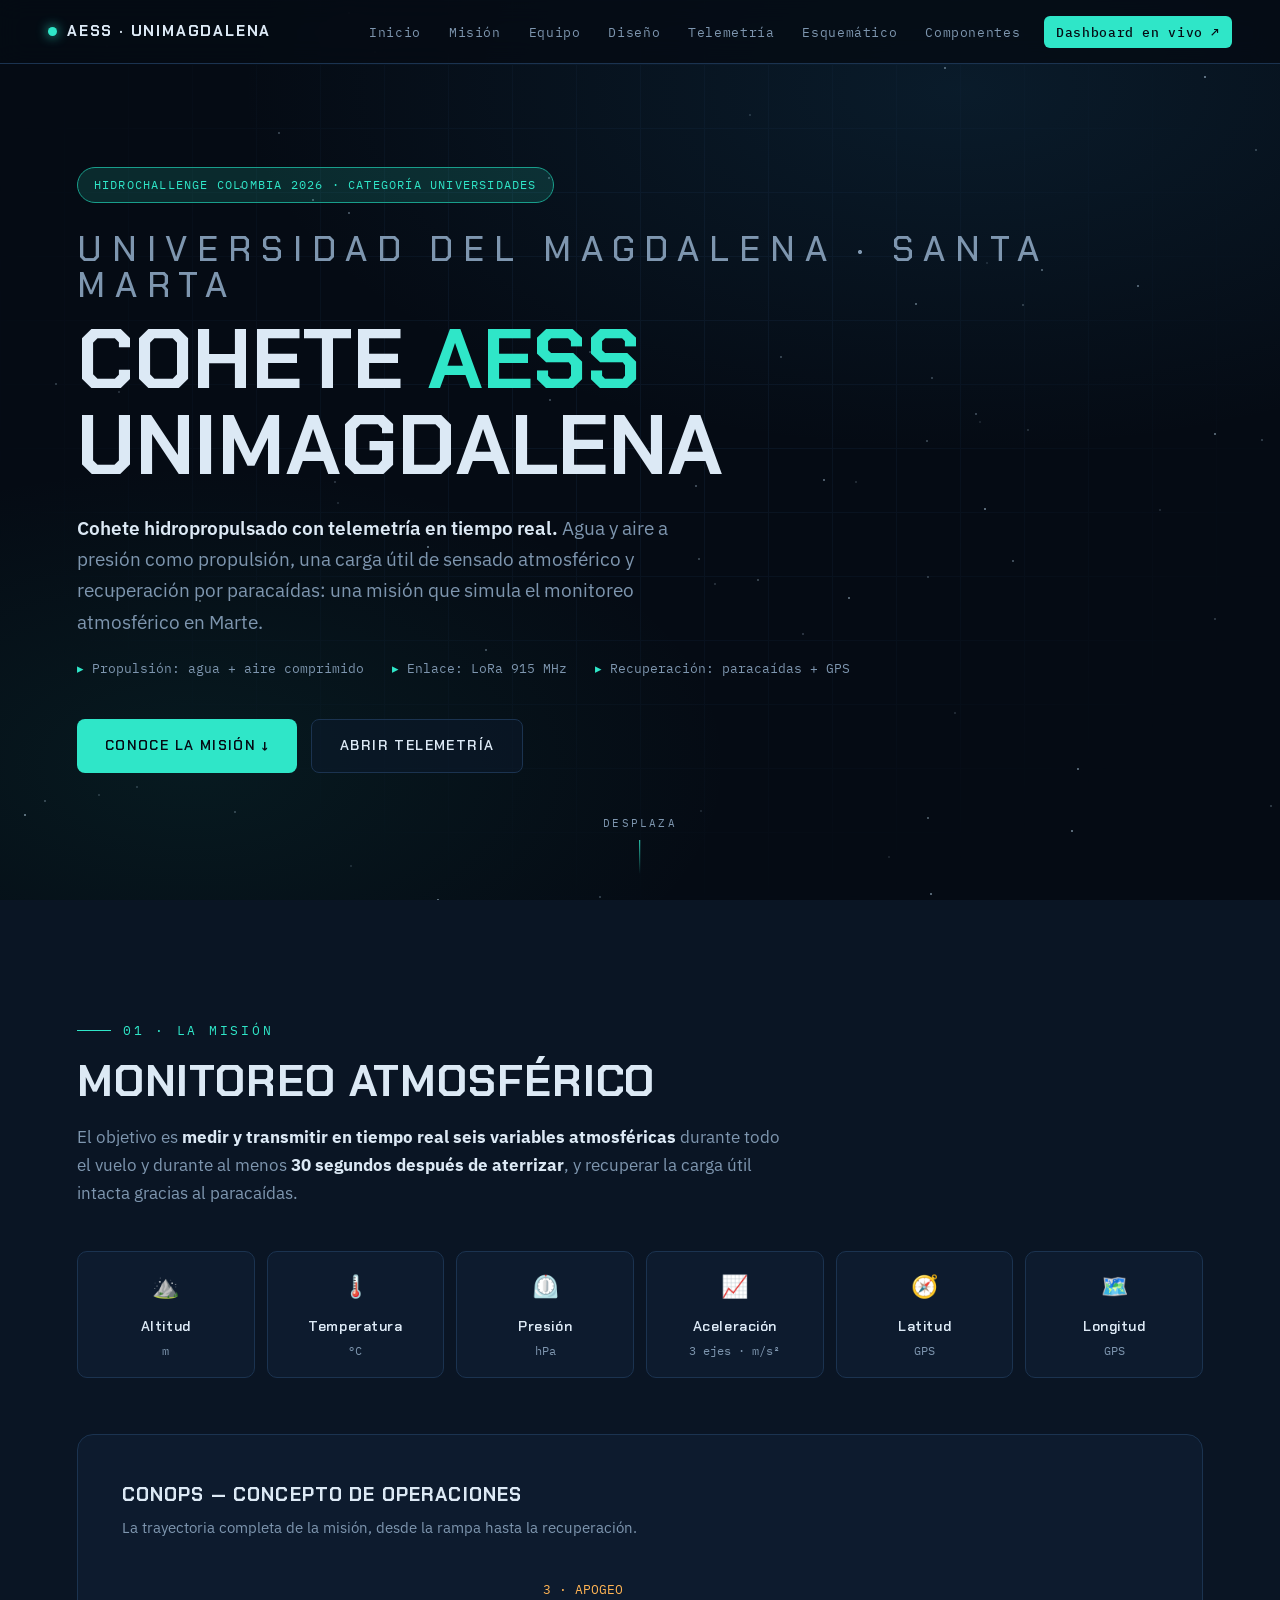
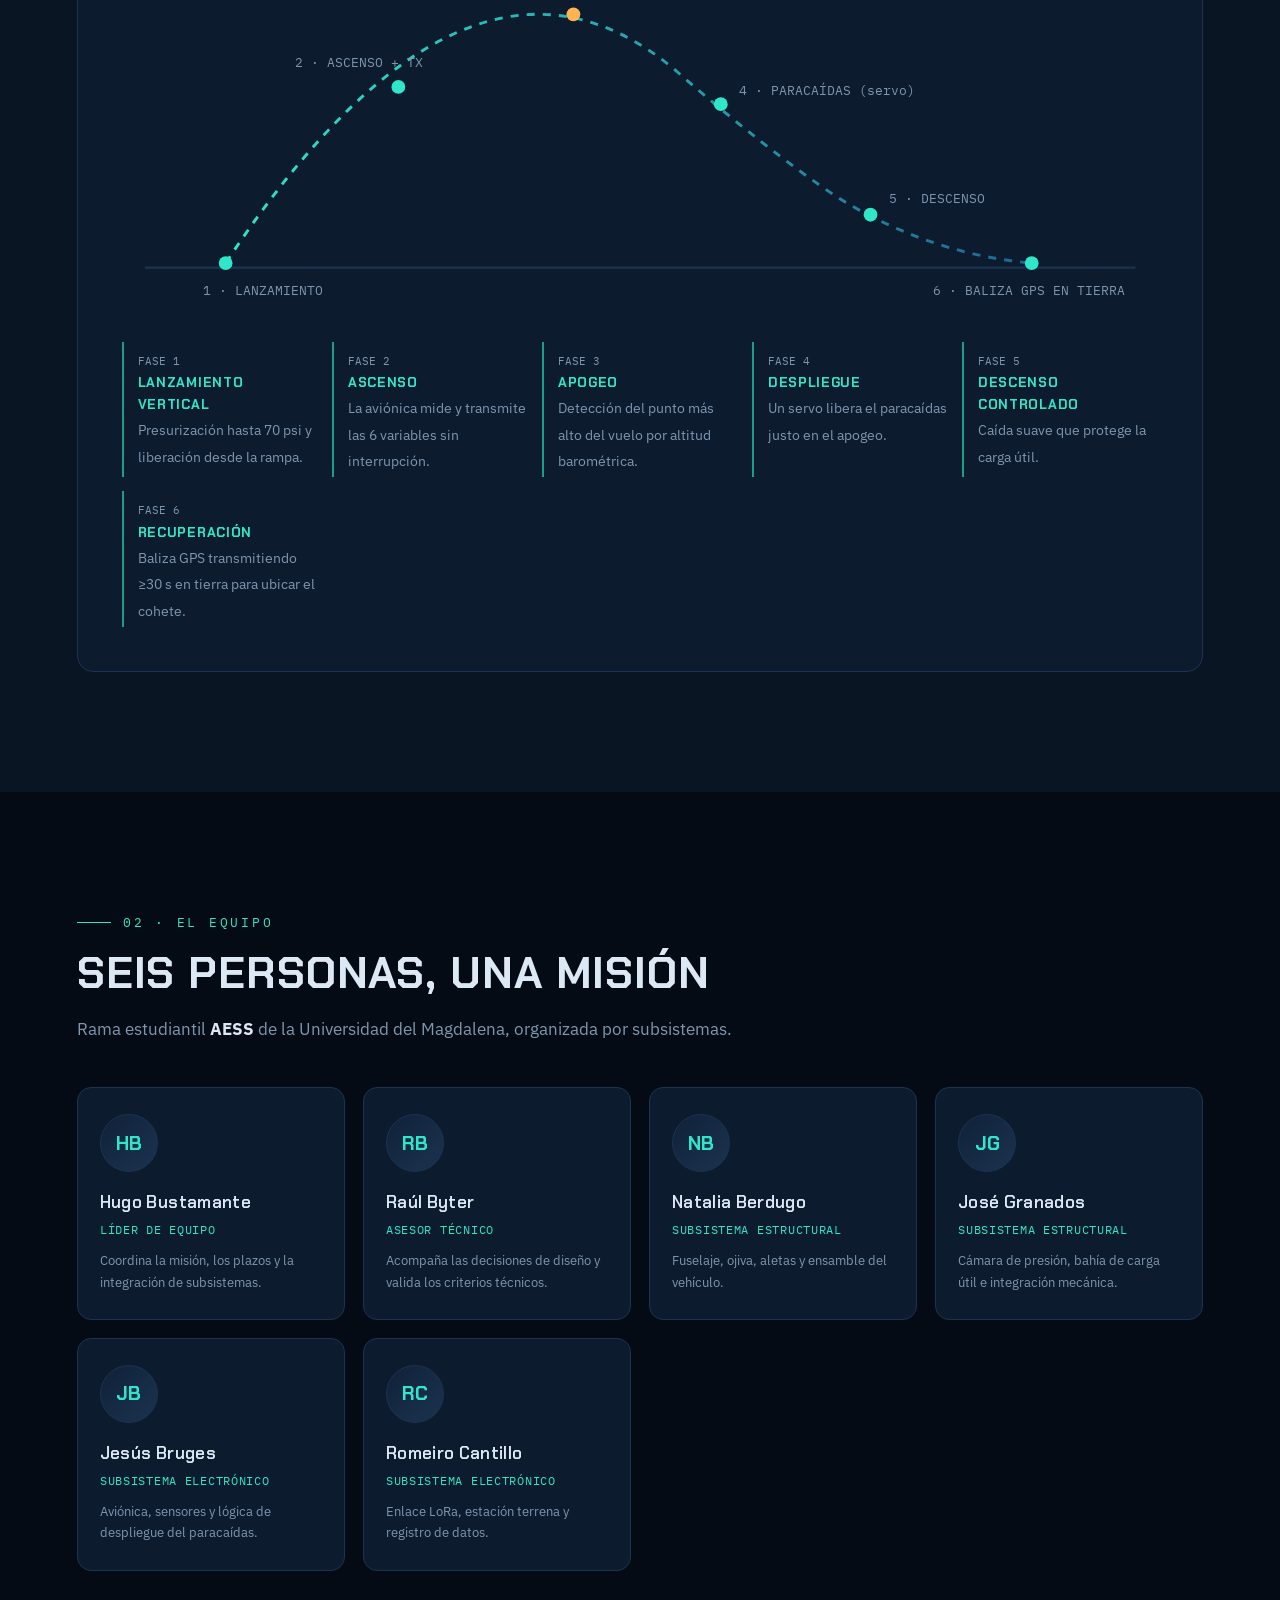
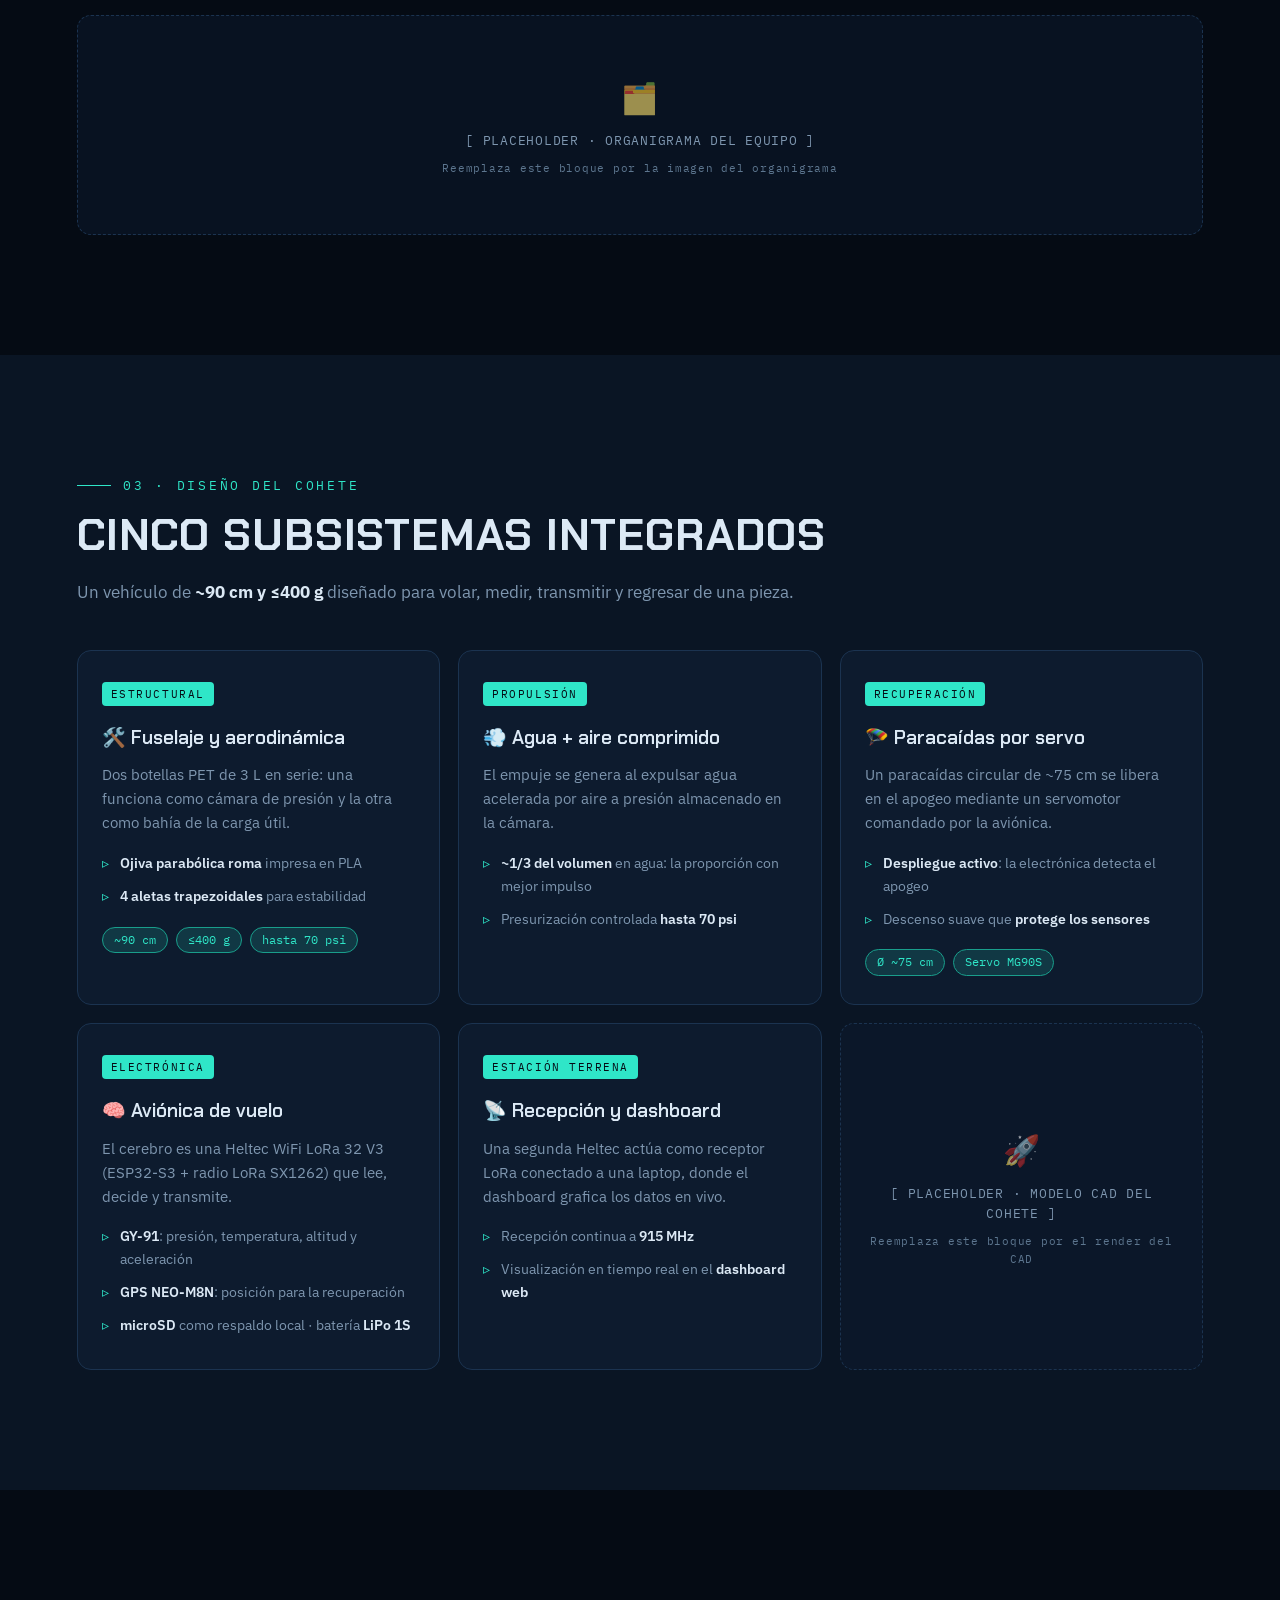
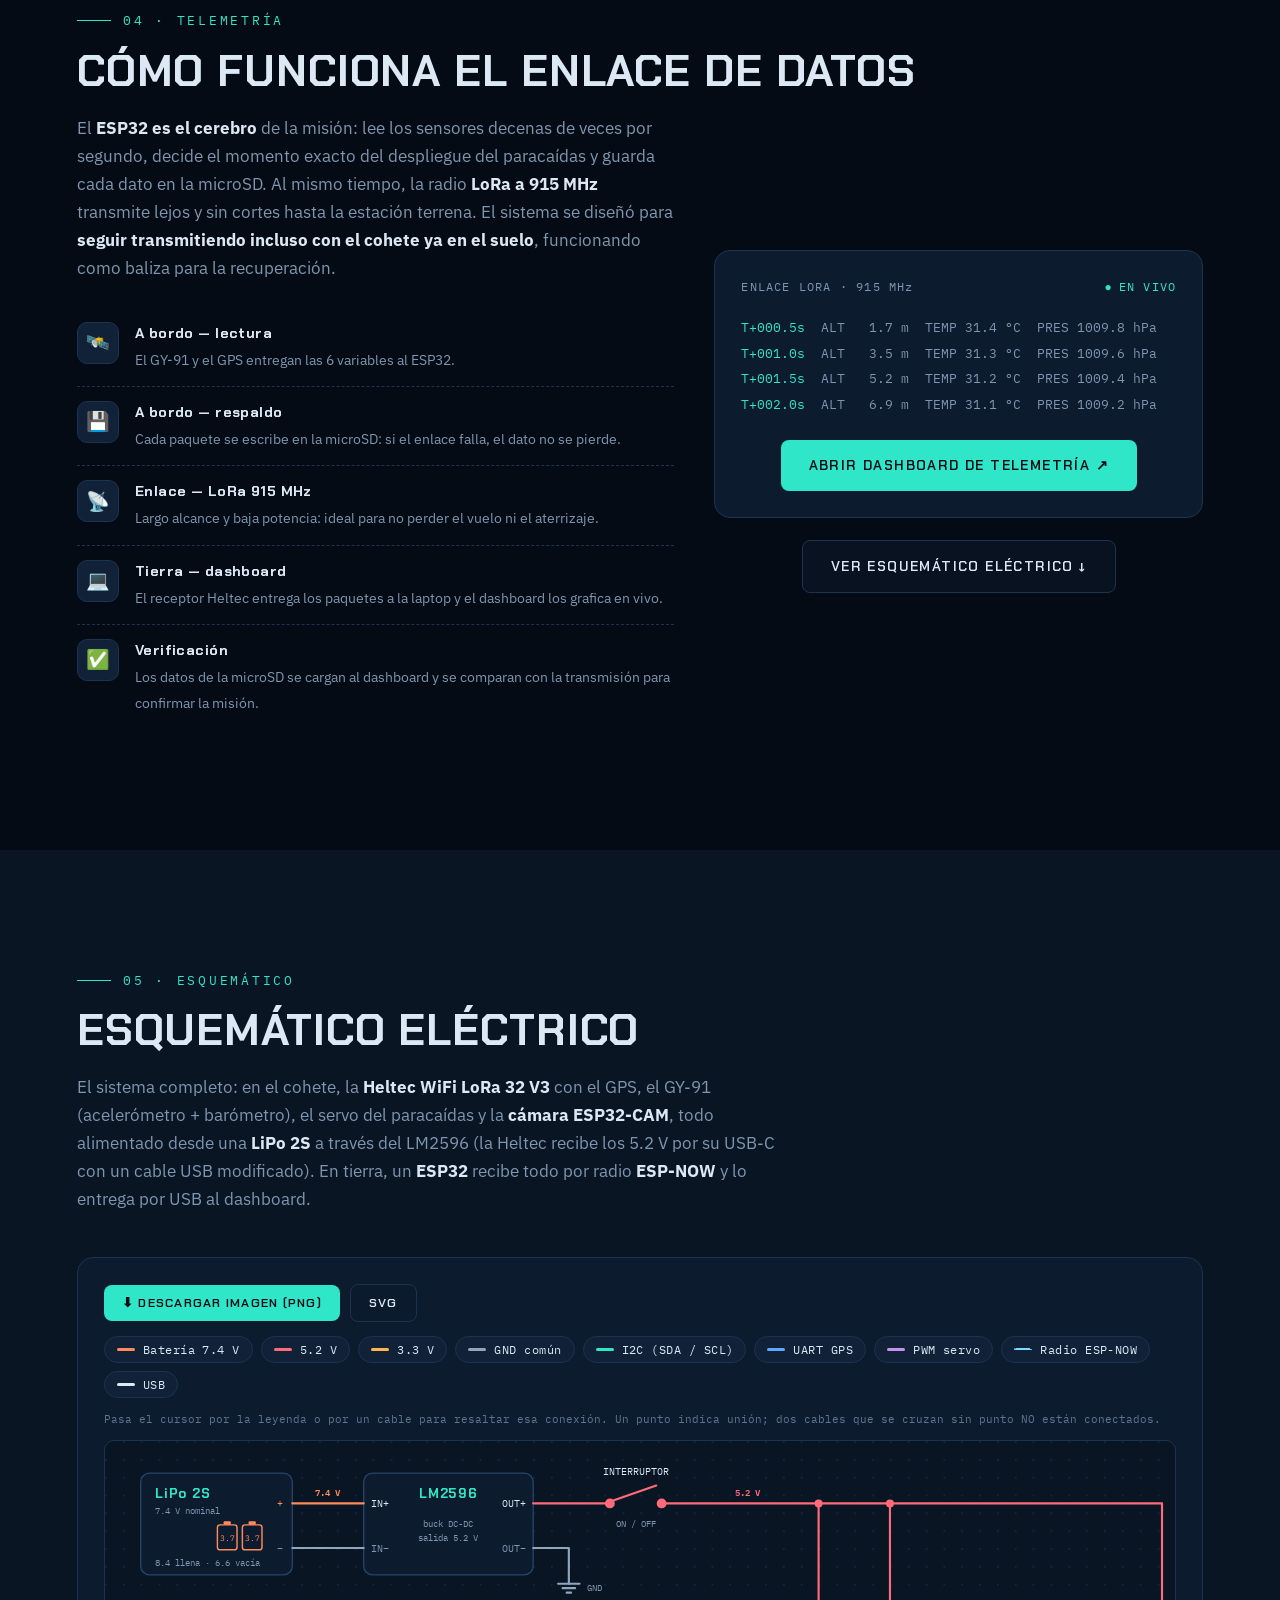
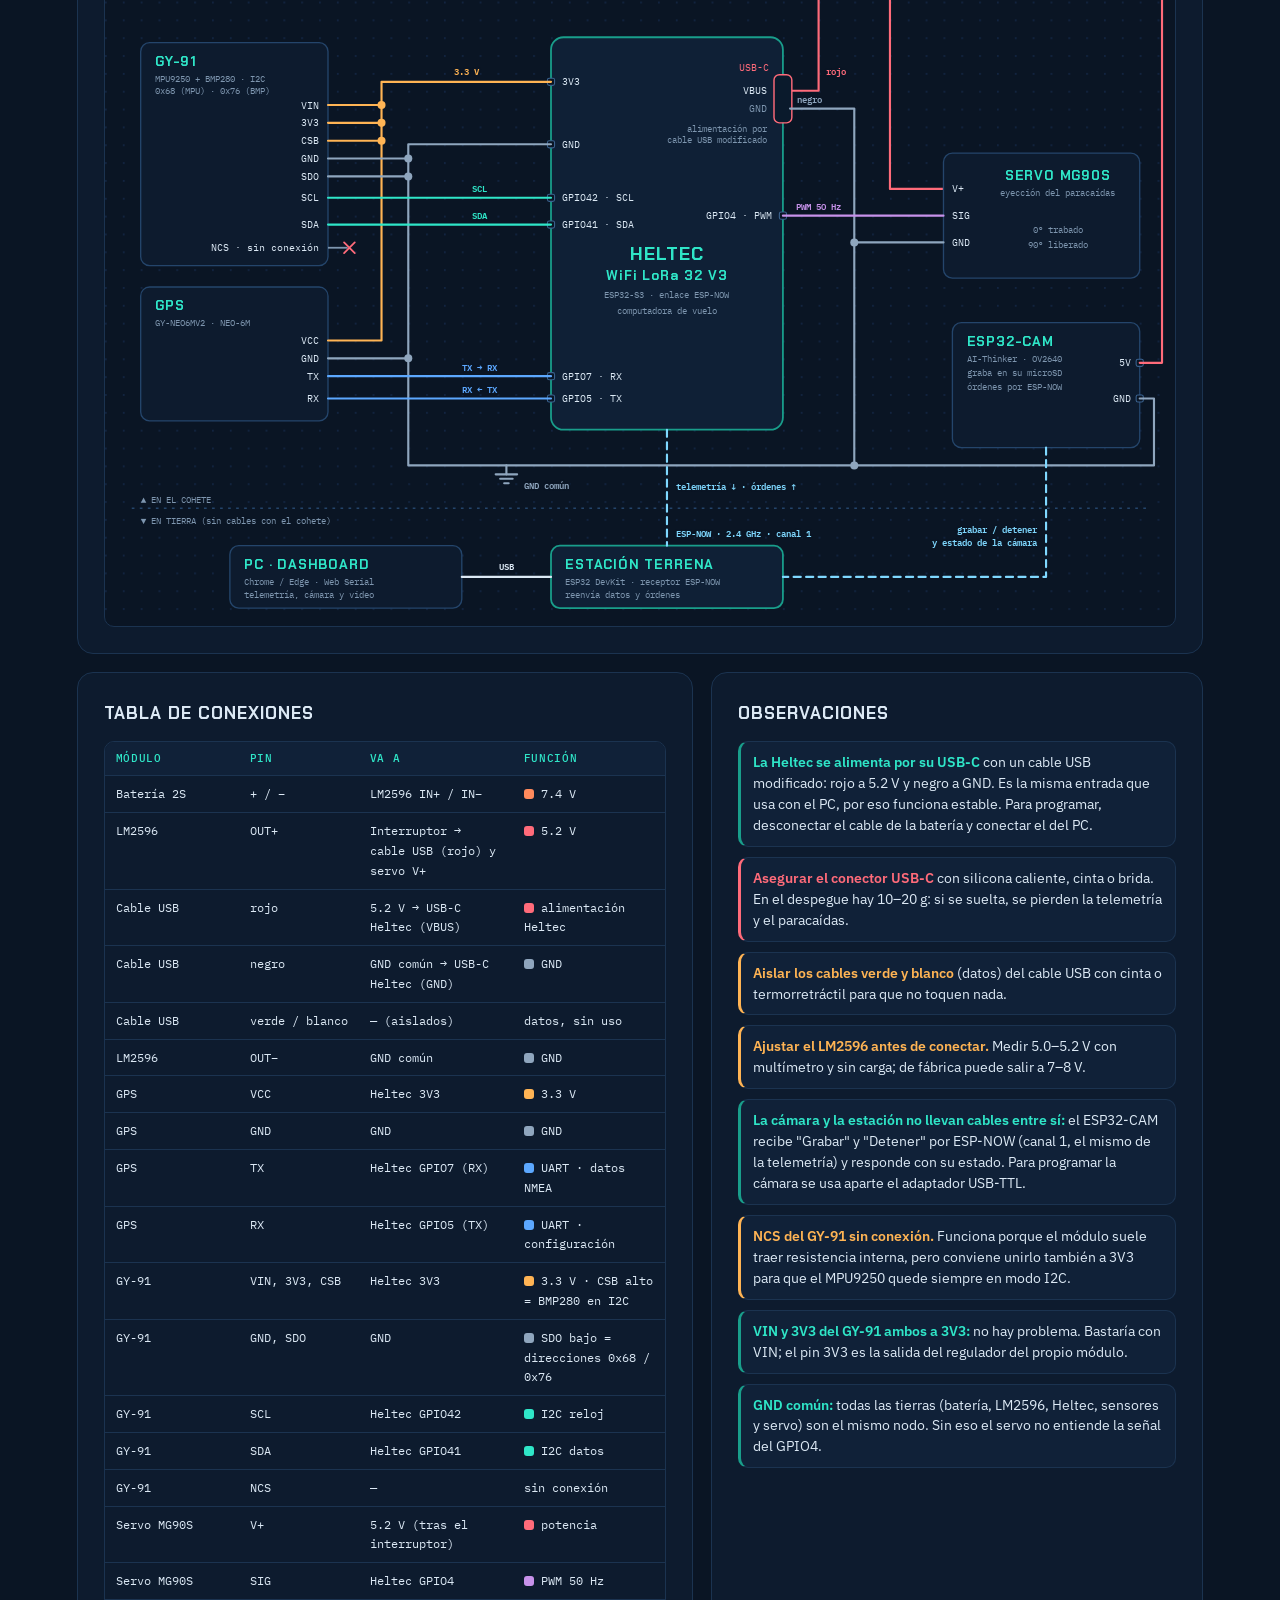
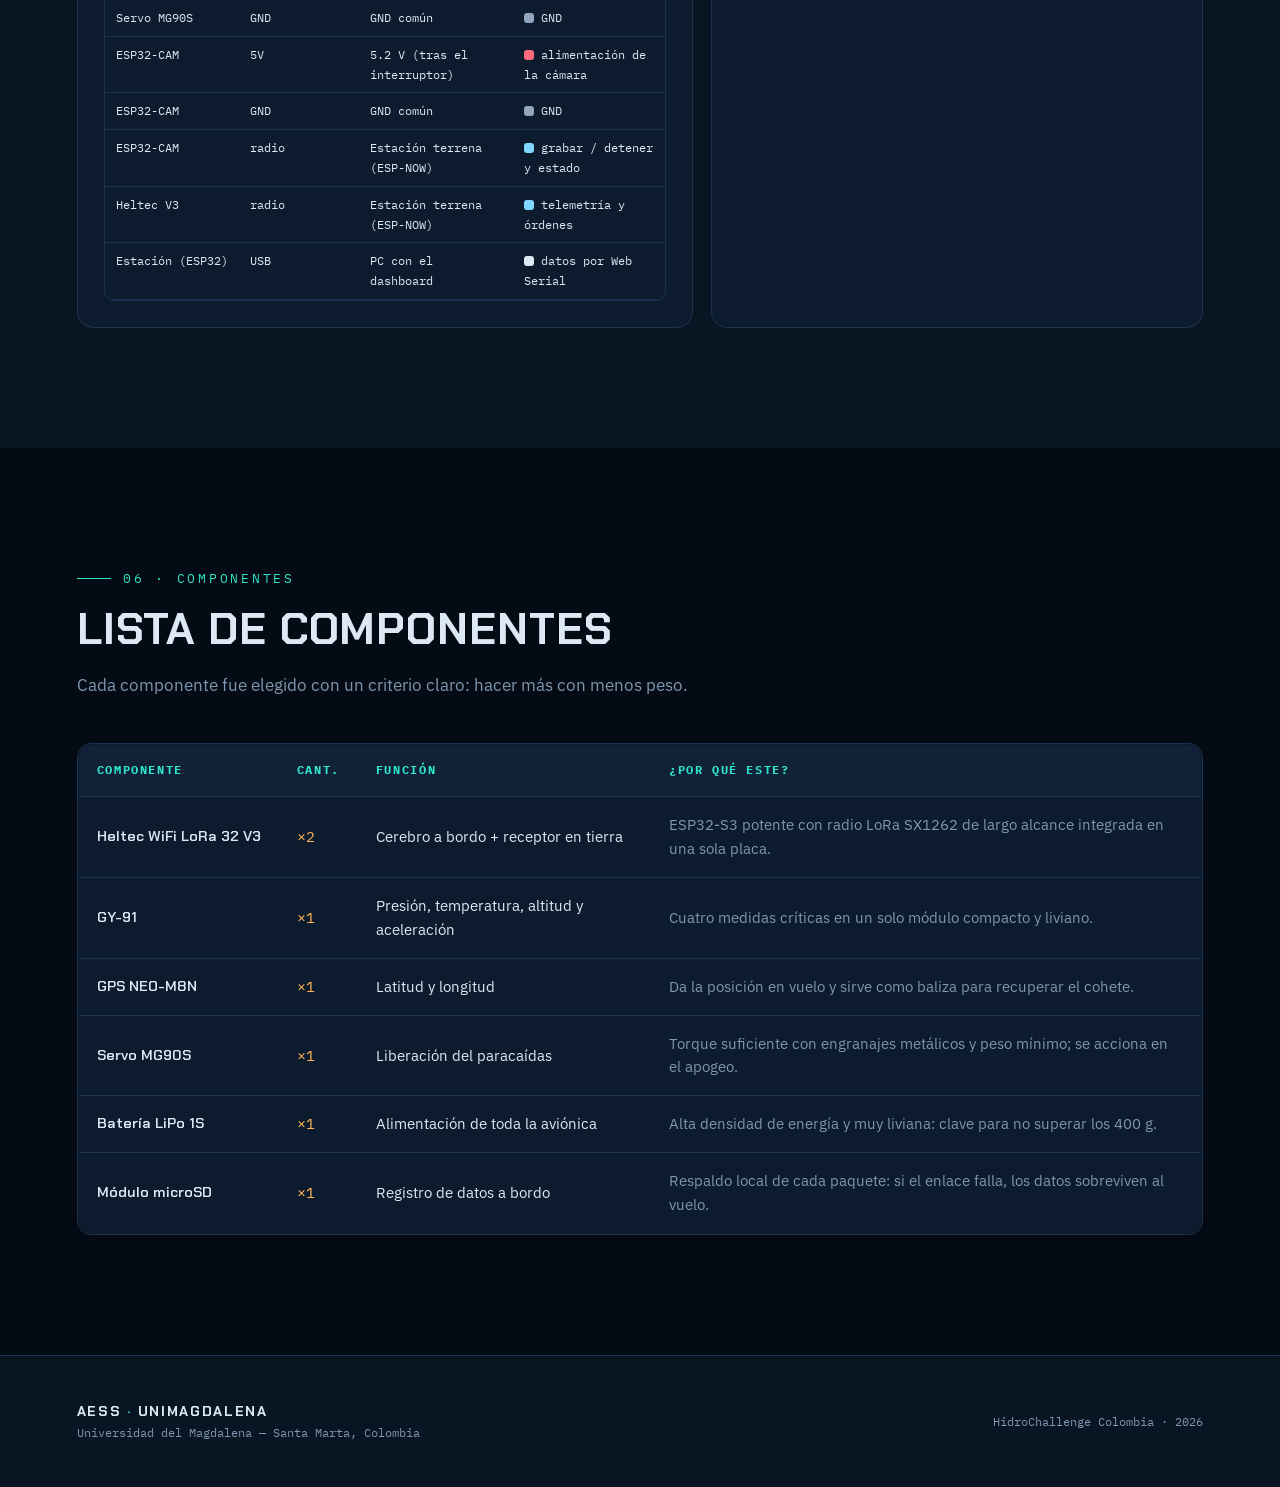
==== commit 3d91280a: "Fix Mobile" ====
--- a/index.html
+++ b/index.html
@@ -252,7 +252,8 @@
 
 /* ---------- TELEMETRÍA ---------- */
 .tele-grid{display:grid;grid-template-columns:1.1fr .9fr;gap:40px;align-items:center}
-@media(max-width:920px){.tele-grid{grid-template-columns:1fr}}
+@media(max-width:920px){.tele-grid{grid-template-columns:minmax(0,1fr)}}
+.tele-grid>*{min-width:0}  /* Que el panel de datos animado no ensanche la columna */
 .flow{list-style:none;margin-top:26px}
 .flow li{
   display:flex;gap:16px;padding:14px 0;border-bottom:1px dashed var(--line);
@@ -289,6 +290,30 @@
 .comp-table td:last-child{color:var(--muted)}
 .comp-table tbody tr{transition:background .15s}
 .comp-table tbody tr:hover{background:rgba(47,230,200,.04)}
+
+/* ---------- CELULAR ---------- */
+@media(max-width:600px){
+  /* Botones con textos largos: que puedan partirse en dos líneas */
+  .btn{white-space:normal;text-align:center;justify-content:center;max-width:100%;padding:13px 20px}
+  .hero-actions .btn{flex:1 1 100%}
+  .hero-scroll{display:none}   /* En pantallas bajas se montaba sobre los botones */
+  .fake-rows{font-size:10.5px;overflow-x:auto}
+  .tele-panel{padding:18px 14px}
+  .hero-badge{font-size:10.5px;letter-spacing:.06em}
+  .lead{font-size:15.5px;margin-bottom:32px}
+  /* El esquemático mantiene su tamaño legible y se desplaza de lado */
+  .esq-hint::after{content:" En el celular, desliza el esquema hacia los lados para verlo completo.";color:var(--teal)}
+  .esq-dl{flex:1 1 auto}
+  /* Tabla de conexiones: en el celular, cada fila es una tarjeta apilada */
+  .esq-table thead{display:none}
+  .esq-table tr{display:grid;grid-template-columns:auto 1fr;gap:3px 10px;padding:10px 12px;border-bottom:1px solid var(--line)}
+  .esq-table tr td{border:0;padding:0;white-space:normal}
+  .esq-table td:nth-child(1){font-weight:600}
+  .esq-table td:nth-child(2){color:var(--teal)}
+  .esq-table td:nth-child(3){grid-column:1/-1;color:var(--muted)}
+  .esq-table td:nth-child(3)::before{content:"→ "}
+  .esq-table td:nth-child(4){grid-column:1/-1}
+}
 
 /* ---------- FOOTER ---------- */
 footer{
@@ -359,7 +384,7 @@
 #sch[data-focus] .w{stroke-width:3.2}
 
 .esq-grid{display:grid;grid-template-columns:minmax(0,1.25fr) minmax(0,1fr);gap:18px;margin-top:18px}
-@media(max-width:920px){.esq-grid{grid-template-columns:1fr}}
+@media(max-width:920px){.esq-grid{grid-template-columns:minmax(0,1fr)}}
 .esq-tbl-wrap{overflow:auto;border:1px solid var(--line);border-radius:10px}
 .esq-table{width:100%;border-collapse:collapse;font-family:var(--mono);font-size:12px}
 .esq-table th,.esq-table td{padding:8px 11px;text-align:left;border-bottom:1px solid var(--line);white-space:nowrap;vertical-align:top}
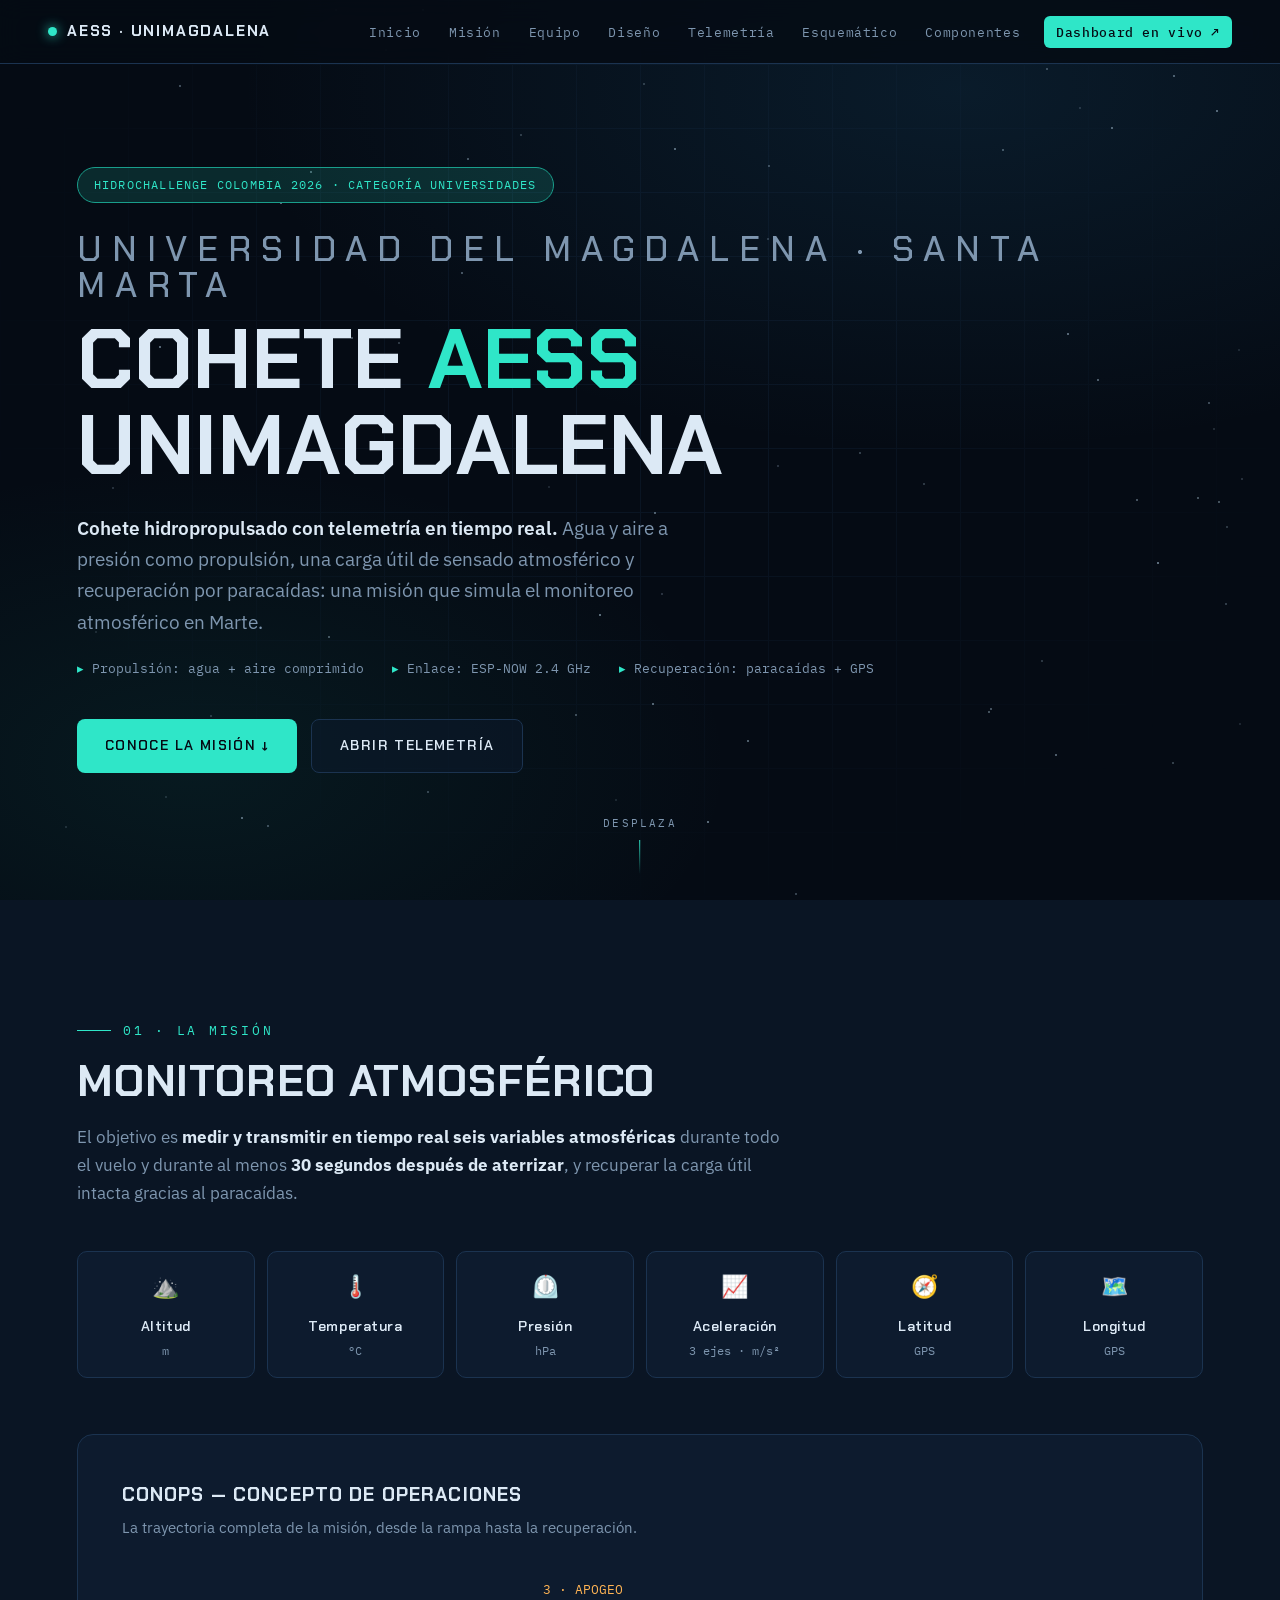
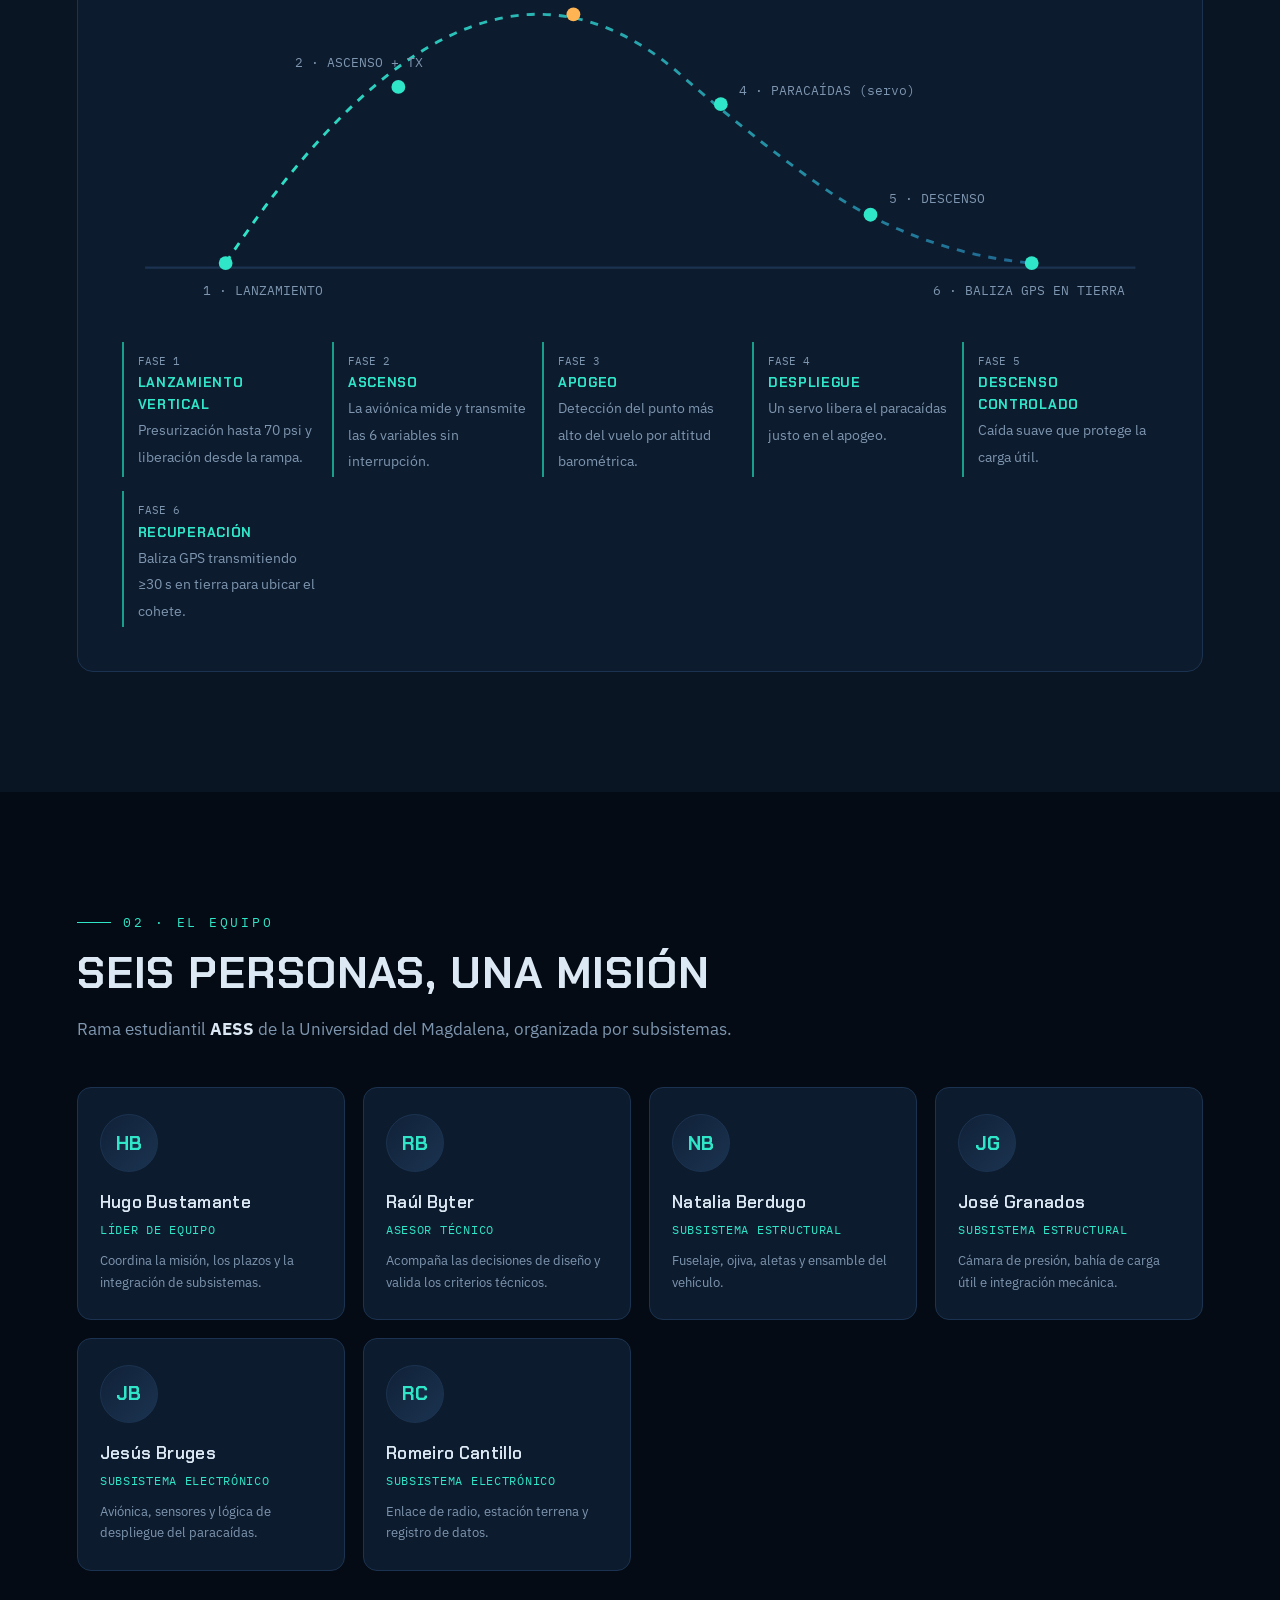
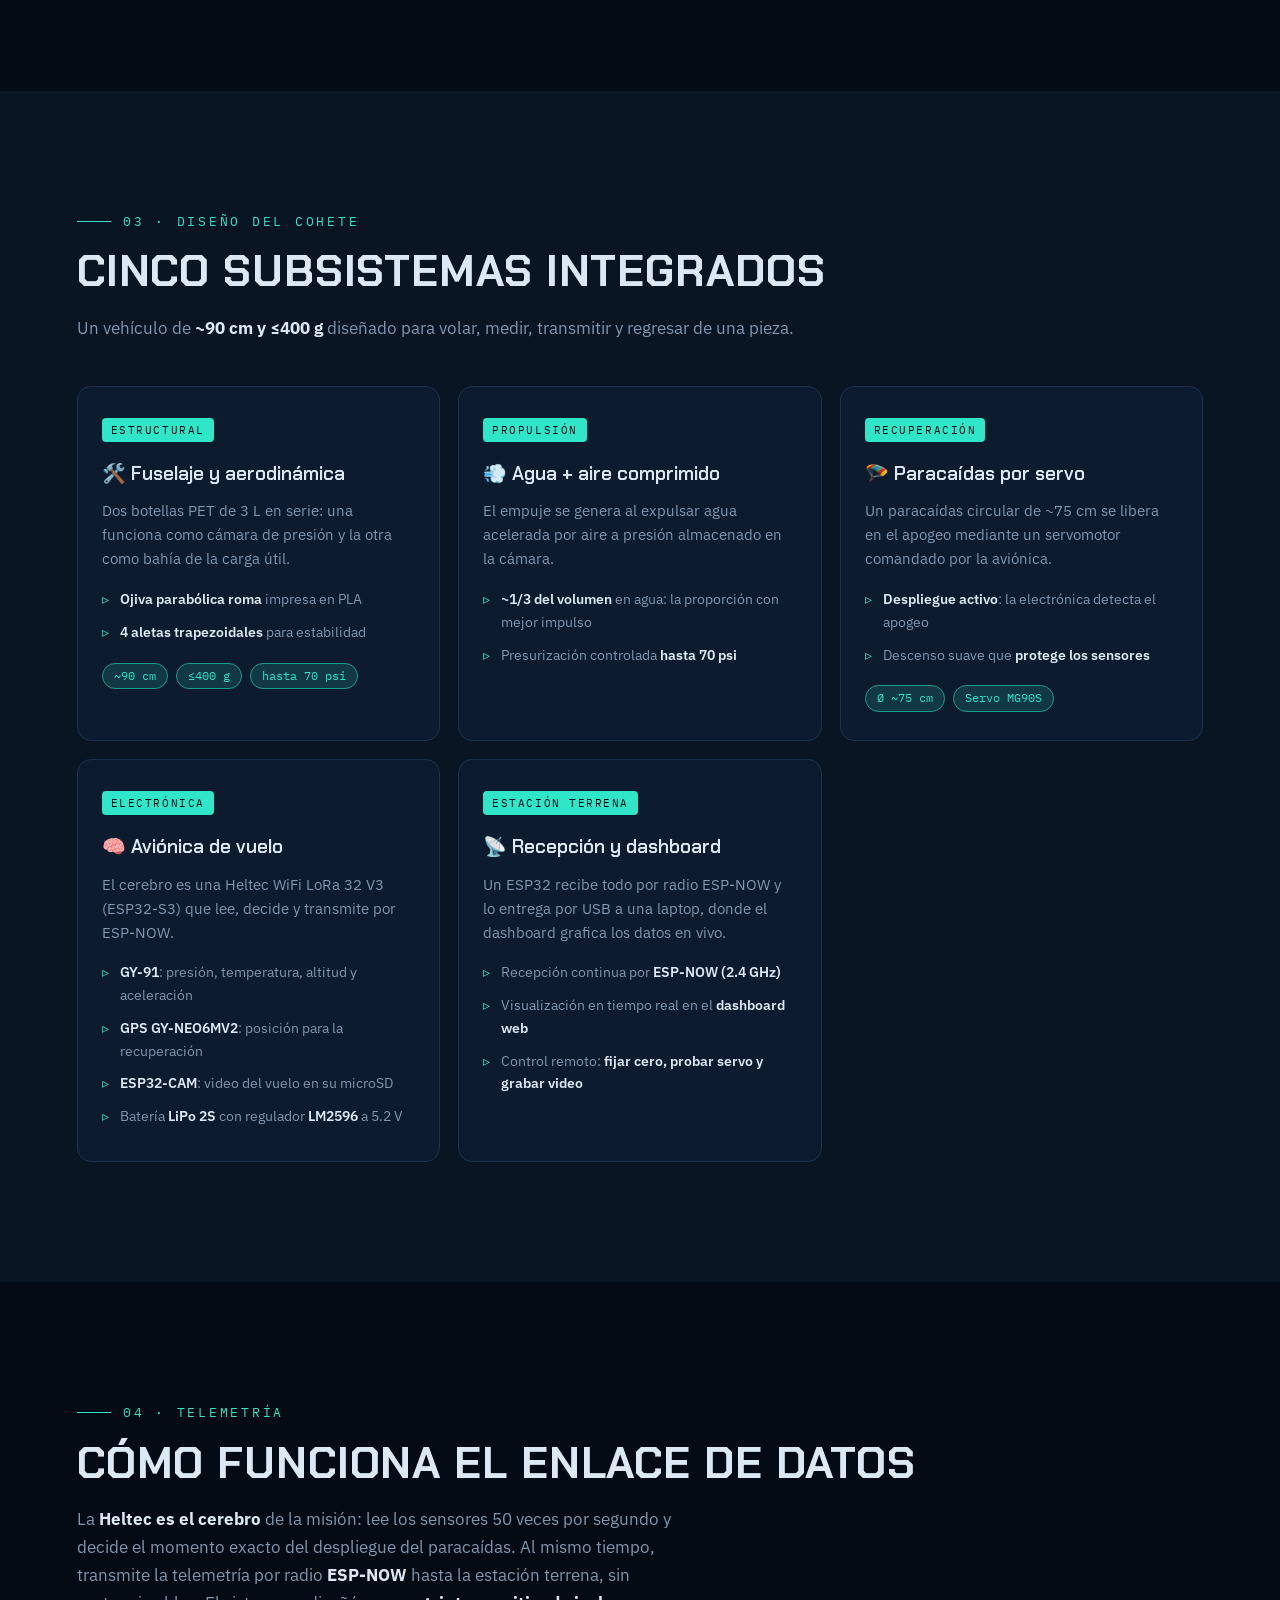
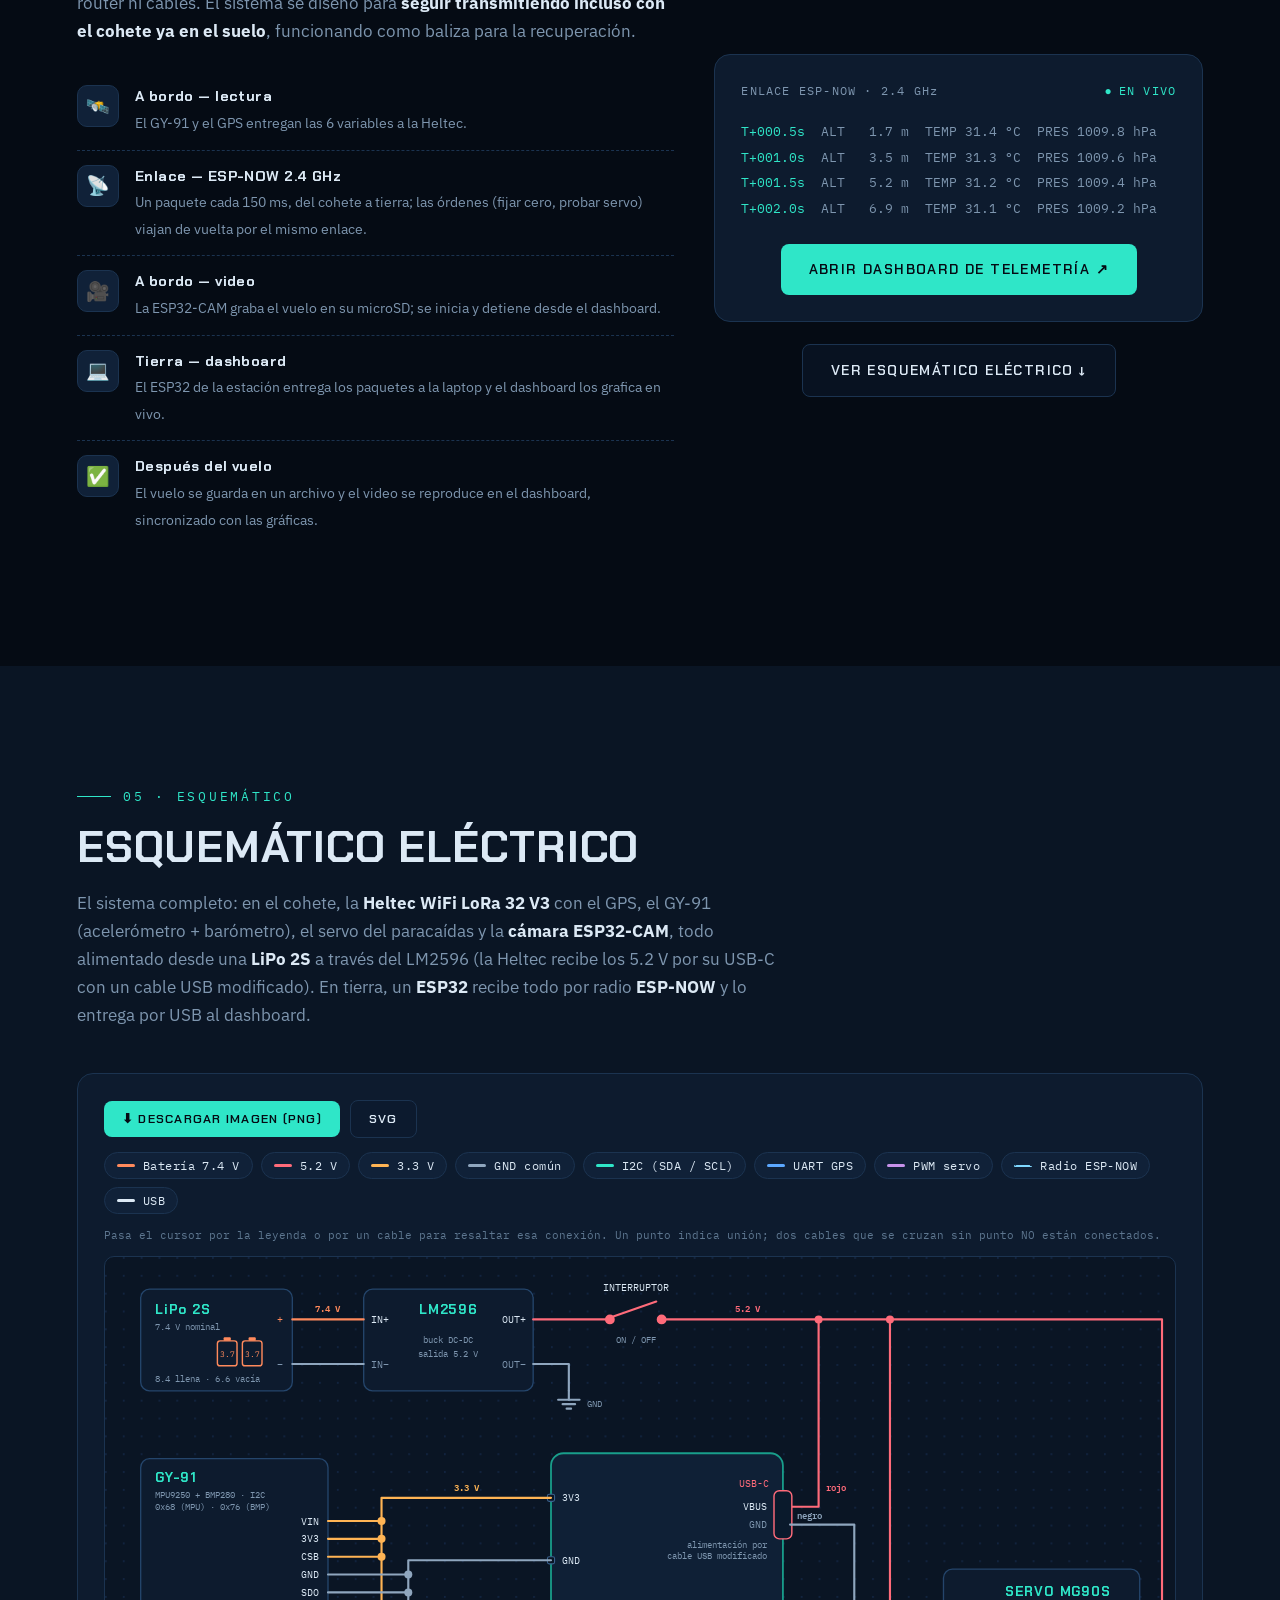
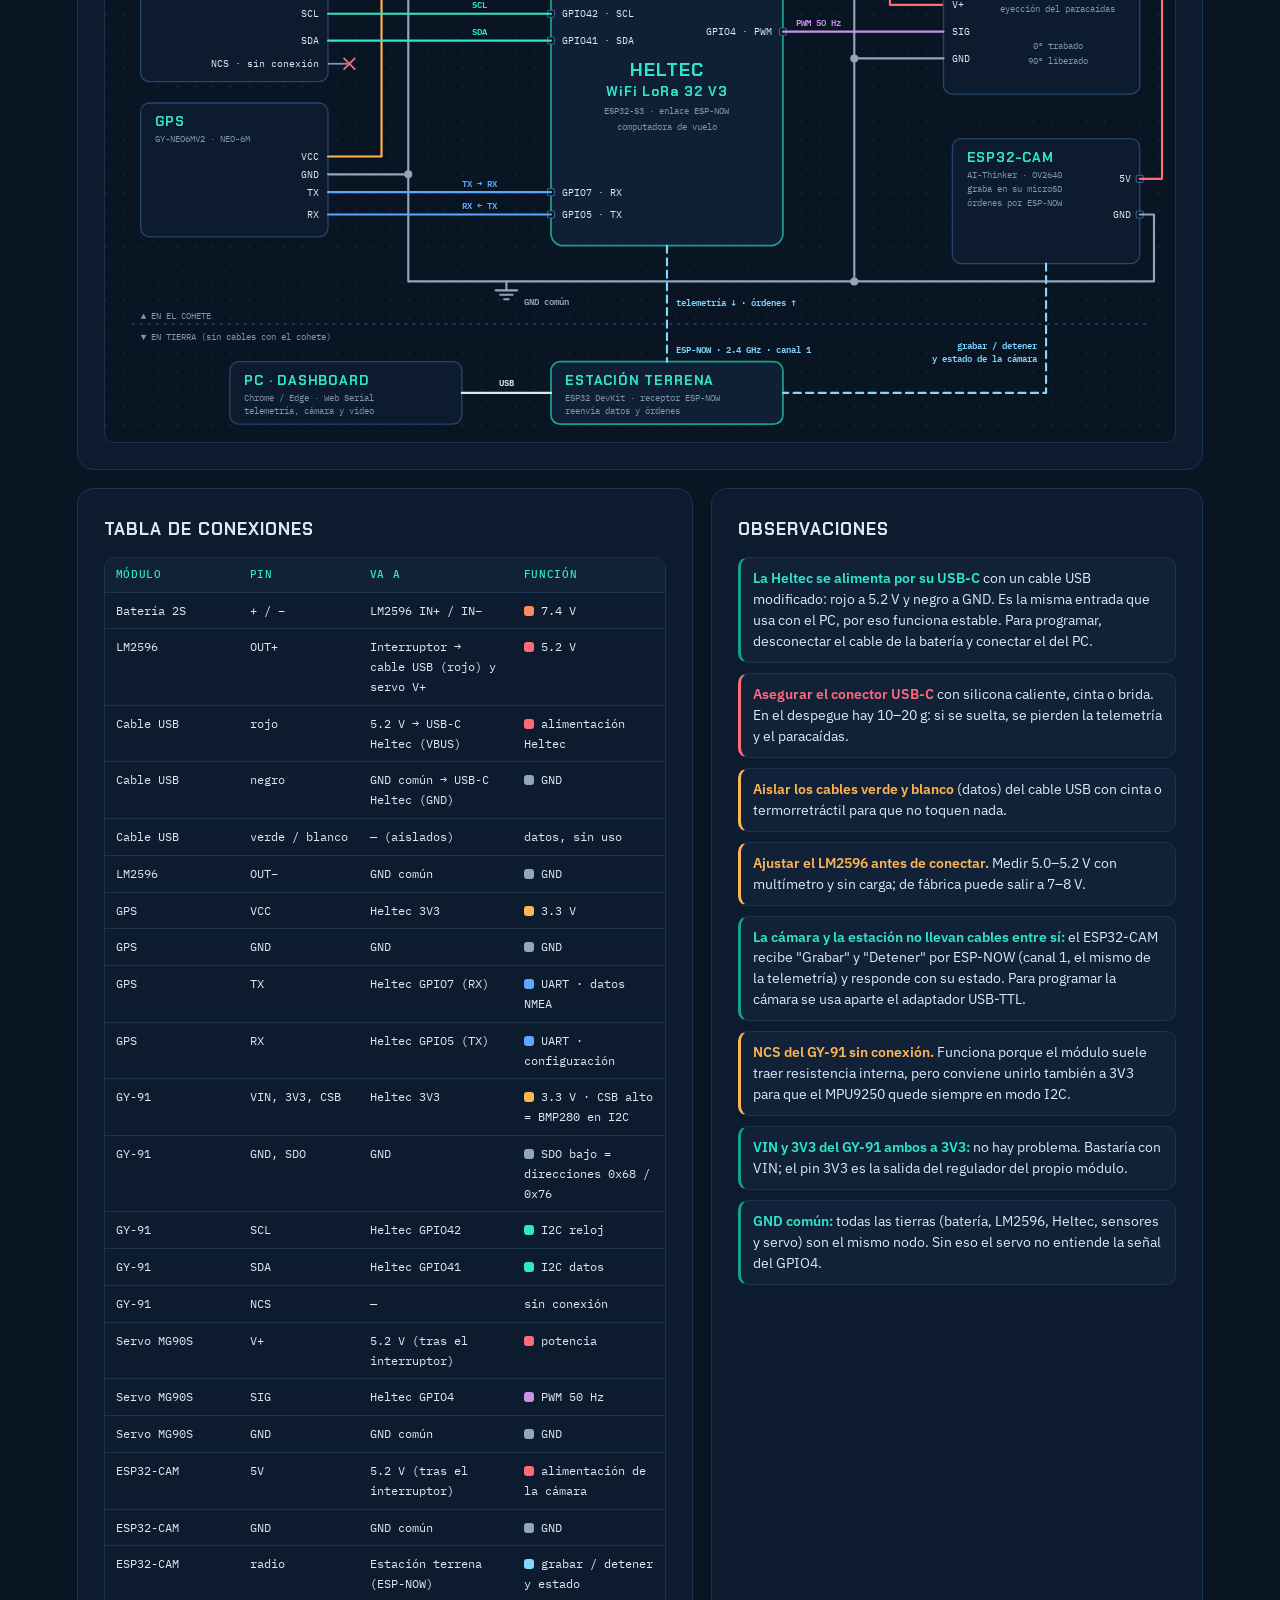
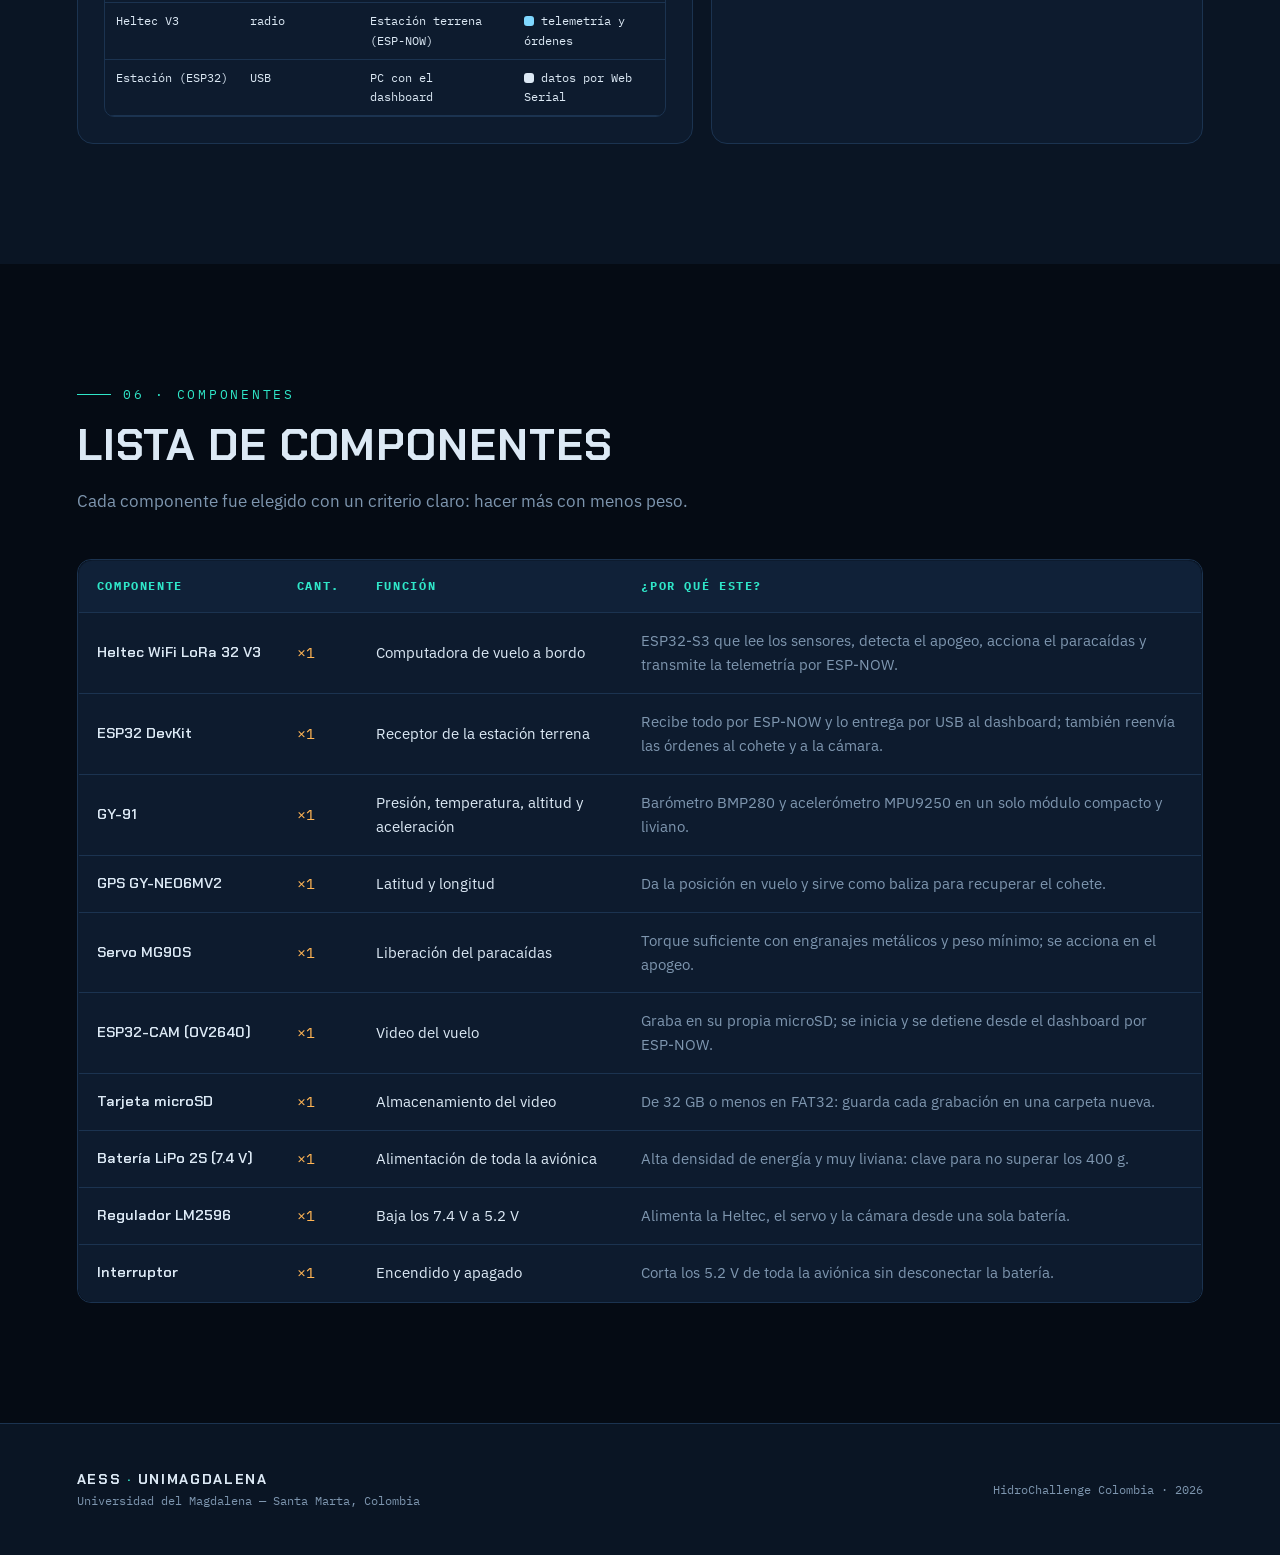
==== commit 1cf2d0be: "Final" ====
--- a/index.html
+++ b/index.html
@@ -215,16 +215,6 @@
 .member .role{font-family:var(--mono);font-size:12px;color:var(--teal);letter-spacing:.06em;margin-top:4px}
 .member .sub{font-size:13px;color:var(--muted);margin-top:10px}
 
-/* placeholder de imagen */
-.ph{
-  border:1.5px dashed var(--line);border-radius:14px;background:rgba(13,27,46,.5);
-  display:flex;flex-direction:column;align-items:center;justify-content:center;gap:8px;
-  color:var(--muted);font-family:var(--mono);font-size:12.5px;letter-spacing:.06em;
-  text-align:center;padding:20px;min-height:220px;
-}
-.ph .big{font-size:30px;opacity:.6}
-.ph em{font-style:normal;color:#5d768f;font-size:11px}
-.org-ph{margin-top:44px}
 
 /* ---------- SUBSISTEMAS ---------- */
 .sys-grid{display:grid;grid-template-columns:repeat(auto-fit,minmax(300px,1fr));gap:18px}
@@ -436,7 +426,7 @@
     </p>
     <div class="hero-meta">
       <span>Propulsión: agua + aire comprimido</span>
-      <span>Enlace: LoRa 915 MHz</span>
+      <span>Enlace: ESP-NOW 2.4 GHz</span>
       <span>Recuperación: paracaídas + GPS</span>
     </div>
     <div class="hero-actions">
@@ -525,12 +515,7 @@
       <div class="member reveal"><div class="avatar">NB</div><h3>Natalia Berdugo</h3><p class="role">SUBSISTEMA ESTRUCTURAL</p><p class="sub">Fuselaje, ojiva, aletas y ensamble del vehículo.</p></div>
       <div class="member reveal"><div class="avatar">JG</div><h3>José Granados</h3><p class="role">SUBSISTEMA ESTRUCTURAL</p><p class="sub">Cámara de presión, bahía de carga útil e integración mecánica.</p></div>
       <div class="member reveal"><div class="avatar">JB</div><h3>Jesús Bruges</h3><p class="role">SUBSISTEMA ELECTRÓNICO</p><p class="sub">Aviónica, sensores y lógica de despliegue del paracaídas.</p></div>
-      <div class="member reveal"><div class="avatar">RC</div><h3>Romeiro Cantillo</h3><p class="role">SUBSISTEMA ELECTRÓNICO</p><p class="sub">Enlace LoRa, estación terrena y registro de datos.</p></div>
-    </div>
-    <div class="ph org-ph reveal">
-      <span class="big">🗂️</span>
-      <span>[ PLACEHOLDER · ORGANIGRAMA DEL EQUIPO ]</span>
-      <em>Reemplaza este bloque por la imagen del organigrama</em>
+      <div class="member reveal"><div class="avatar">RC</div><h3>Romeiro Cantillo</h3><p class="role">SUBSISTEMA ELECTRÓNICO</p><p class="sub">Enlace de radio, estación terrena y registro de datos.</p></div>
     </div>
   </div>
 </section>
@@ -576,26 +561,23 @@
       <div class="sys reveal">
         <span class="tag">ELECTRÓNICA</span>
         <h3>🧠 Aviónica de vuelo</h3>
-        <p>El cerebro es una Heltec WiFi LoRa 32 V3 (ESP32-S3 + radio LoRa SX1262) que lee, decide y transmite.</p>
+        <p>El cerebro es una Heltec WiFi LoRa 32 V3 (ESP32-S3) que lee, decide y transmite por ESP-NOW.</p>
         <ul>
           <li><b>GY-91</b>: presión, temperatura, altitud y aceleración</li>
-          <li><b>GPS NEO-M8N</b>: posición para la recuperación</li>
-          <li><b>microSD</b> como respaldo local · batería <b>LiPo 1S</b></li>
+          <li><b>GPS GY-NEO6MV2</b>: posición para la recuperación</li>
+          <li><b>ESP32-CAM</b>: video del vuelo en su microSD</li>
+          <li>Batería <b>LiPo 2S</b> con regulador <b>LM2596</b> a 5.2 V</li>
         </ul>
       </div>
       <div class="sys reveal">
         <span class="tag">ESTACIÓN TERRENA</span>
         <h3>📡 Recepción y dashboard</h3>
-        <p>Una segunda Heltec actúa como receptor LoRa conectado a una laptop, donde el dashboard grafica los datos en vivo.</p>
+        <p>Un ESP32 recibe todo por radio ESP-NOW y lo entrega por USB a una laptop, donde el dashboard grafica los datos en vivo.</p>
         <ul>
-          <li>Recepción continua a <b>915 MHz</b></li>
+          <li>Recepción continua por <b>ESP-NOW (2.4 GHz)</b></li>
           <li>Visualización en tiempo real en el <b>dashboard web</b></li>
+          <li>Control remoto: <b>fijar cero, probar servo y grabar video</b></li>
         </ul>
-      </div>
-      <div class="ph reveal">
-        <span class="big">🚀</span>
-        <span>[ PLACEHOLDER · MODELO CAD DEL COHETE ]</span>
-        <em>Reemplaza este bloque por el render del CAD</em>
       </div>
     </div>
   </div>
@@ -611,23 +593,23 @@
     <div class="tele-grid">
       <div class="reveal">
         <p class="lead" style="margin-bottom:0">
-          El <strong>ESP32 es el cerebro</strong> de la misión: lee los sensores decenas de veces por segundo,
-          decide el momento exacto del despliegue del paracaídas y guarda cada dato en la microSD.
-          Al mismo tiempo, la radio <strong>LoRa a 915 MHz</strong> transmite lejos y sin cortes hasta la
-          estación terrena. El sistema se diseñó para <strong>seguir transmitiendo incluso con el cohete ya
-          en el suelo</strong>, funcionando como baliza para la recuperación.
+          La <strong>Heltec es el cerebro</strong> de la misión: lee los sensores 50 veces por segundo
+          y decide el momento exacto del despliegue del paracaídas. Al mismo tiempo, transmite la
+          telemetría por radio <strong>ESP-NOW</strong> hasta la estación terrena, sin router ni cables.
+          El sistema se diseñó para <strong>seguir transmitiendo incluso con el cohete ya en el suelo</strong>,
+          funcionando como baliza para la recuperación.
         </p>
         <ul class="flow">
-          <li><div class="ic">🛰️</div><div><b>A bordo — lectura</b><span>El GY-91 y el GPS entregan las 6 variables al ESP32.</span></div></li>
-          <li><div class="ic">💾</div><div><b>A bordo — respaldo</b><span>Cada paquete se escribe en la microSD: si el enlace falla, el dato no se pierde.</span></div></li>
-          <li><div class="ic">📡</div><div><b>Enlace — LoRa 915 MHz</b><span>Largo alcance y baja potencia: ideal para no perder el vuelo ni el aterrizaje.</span></div></li>
-          <li><div class="ic">💻</div><div><b>Tierra — dashboard</b><span>El receptor Heltec entrega los paquetes a la laptop y el dashboard los grafica en vivo.</span></div></li>
-          <li><div class="ic">✅</div><div><b>Verificación</b><span>Los datos de la microSD se cargan al dashboard y se comparan con la transmisión para confirmar la misión.</span></div></li>
+          <li><div class="ic">🛰️</div><div><b>A bordo — lectura</b><span>El GY-91 y el GPS entregan las 6 variables a la Heltec.</span></div></li>
+          <li><div class="ic">📡</div><div><b>Enlace — ESP-NOW 2.4 GHz</b><span>Un paquete cada 150 ms, del cohete a tierra; las órdenes (fijar cero, probar servo) viajan de vuelta por el mismo enlace.</span></div></li>
+          <li><div class="ic">🎥</div><div><b>A bordo — video</b><span>La ESP32-CAM graba el vuelo en su microSD; se inicia y detiene desde el dashboard.</span></div></li>
+          <li><div class="ic">💻</div><div><b>Tierra — dashboard</b><span>El ESP32 de la estación entrega los paquetes a la laptop y el dashboard los grafica en vivo.</span></div></li>
+          <li><div class="ic">✅</div><div><b>Después del vuelo</b><span>El vuelo se guarda en un archivo y el video se reproduce en el dashboard, sincronizado con las gráficas.</span></div></li>
         </ul>
       </div>
       <div class="reveal">
         <div class="tele-panel">
-          <div class="head"><span>ENLACE LORA · 915 MHz</span><span class="live">EN VIVO</span></div>
+          <div class="head"><span>ENLACE ESP-NOW · 2.4 GHz</span><span class="live">EN VIVO</span></div>
           <div class="fake-rows" id="fakeRows"></div>
           <div class="tele-cta">
             <a class="btn btn-primary" href="templates/telemetria.html">Abrir dashboard de telemetría ↗</a>
@@ -960,12 +942,16 @@
           <tr><th>Componente</th><th>Cant.</th><th>Función</th><th>¿Por qué este?</th></tr>
         </thead>
         <tbody>
-          <tr><td>Heltec WiFi LoRa 32 V3</td><td class="qty">×2</td><td>Cerebro a bordo + receptor en tierra</td><td>ESP32-S3 potente con radio LoRa SX1262 de largo alcance integrada en una sola placa.</td></tr>
-          <tr><td>GY-91</td><td class="qty">×1</td><td>Presión, temperatura, altitud y aceleración</td><td>Cuatro medidas críticas en un solo módulo compacto y liviano.</td></tr>
-          <tr><td>GPS NEO-M8N</td><td class="qty">×1</td><td>Latitud y longitud</td><td>Da la posición en vuelo y sirve como baliza para recuperar el cohete.</td></tr>
+          <tr><td>Heltec WiFi LoRa 32 V3</td><td class="qty">×1</td><td>Computadora de vuelo a bordo</td><td>ESP32-S3 que lee los sensores, detecta el apogeo, acciona el paracaídas y transmite la telemetría por ESP-NOW.</td></tr>
+          <tr><td>ESP32 DevKit</td><td class="qty">×1</td><td>Receptor de la estación terrena</td><td>Recibe todo por ESP-NOW y lo entrega por USB al dashboard; también reenvía las órdenes al cohete y a la cámara.</td></tr>
+          <tr><td>GY-91</td><td class="qty">×1</td><td>Presión, temperatura, altitud y aceleración</td><td>Barómetro BMP280 y acelerómetro MPU9250 en un solo módulo compacto y liviano.</td></tr>
+          <tr><td>GPS GY-NEO6MV2</td><td class="qty">×1</td><td>Latitud y longitud</td><td>Da la posición en vuelo y sirve como baliza para recuperar el cohete.</td></tr>
           <tr><td>Servo MG90S</td><td class="qty">×1</td><td>Liberación del paracaídas</td><td>Torque suficiente con engranajes metálicos y peso mínimo; se acciona en el apogeo.</td></tr>
-          <tr><td>Batería LiPo 1S</td><td class="qty">×1</td><td>Alimentación de toda la aviónica</td><td>Alta densidad de energía y muy liviana: clave para no superar los 400 g.</td></tr>
-          <tr><td>Módulo microSD</td><td class="qty">×1</td><td>Registro de datos a bordo</td><td>Respaldo local de cada paquete: si el enlace falla, los datos sobreviven al vuelo.</td></tr>
+          <tr><td>ESP32-CAM (OV2640)</td><td class="qty">×1</td><td>Video del vuelo</td><td>Graba en su propia microSD; se inicia y se detiene desde el dashboard por ESP-NOW.</td></tr>
+          <tr><td>Tarjeta microSD</td><td class="qty">×1</td><td>Almacenamiento del video</td><td>De 32 GB o menos en FAT32: guarda cada grabación en una carpeta nueva.</td></tr>
+          <tr><td>Batería LiPo 2S (7.4 V)</td><td class="qty">×1</td><td>Alimentación de toda la aviónica</td><td>Alta densidad de energía y muy liviana: clave para no superar los 400 g.</td></tr>
+          <tr><td>Regulador LM2596</td><td class="qty">×1</td><td>Baja los 7.4 V a 5.2 V</td><td>Alimenta la Heltec, el servo y la cámara desde una sola batería.</td></tr>
+          <tr><td>Interruptor</td><td class="qty">×1</td><td>Encendido y apagado</td><td>Corta los 5.2 V de toda la aviónica sin desconectar la batería.</td></tr>
         </tbody>
       </table>
     </div>
